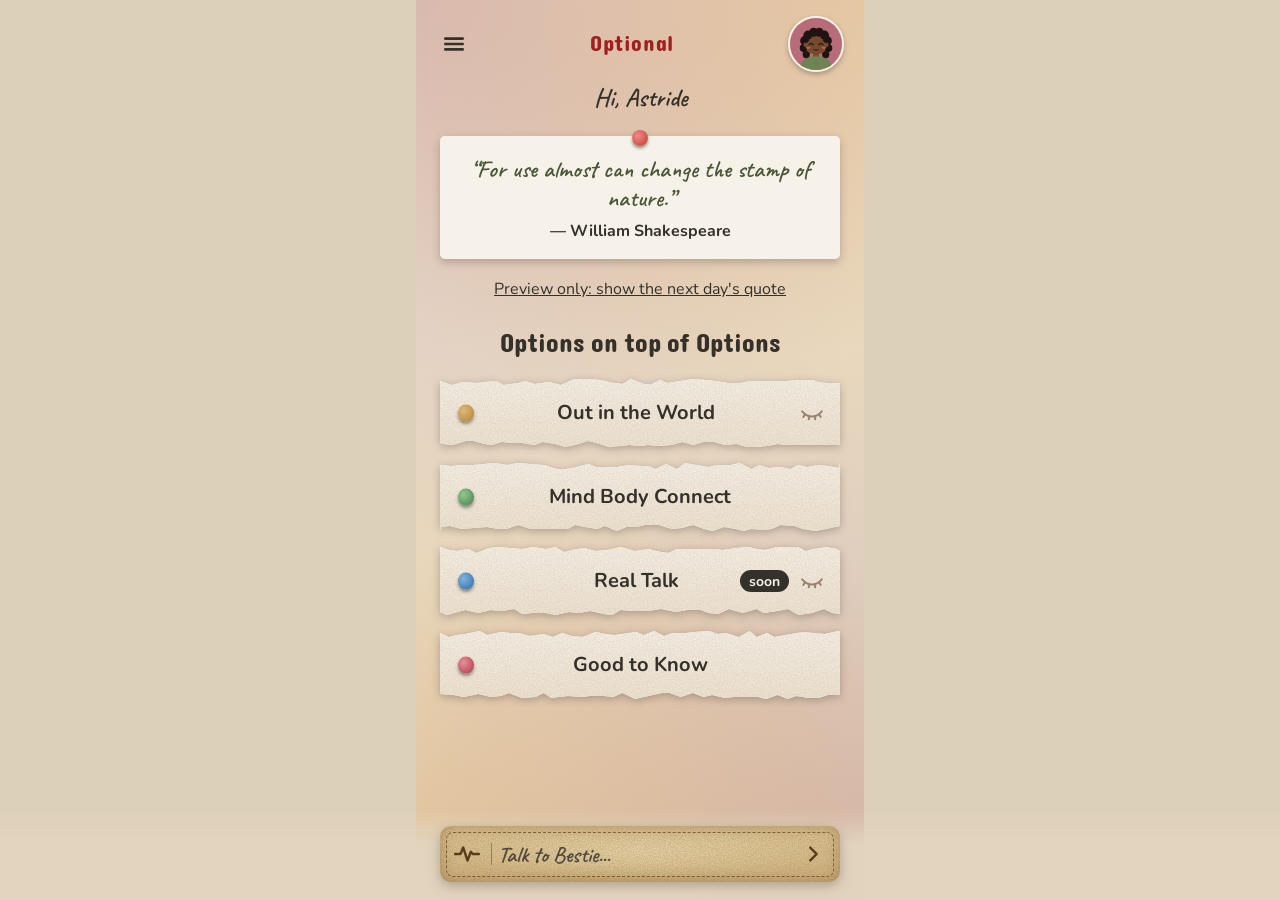
==== wip/dashboard/index.html @ 19d040bc "Back up dashboard and Bestie server work in progress (not live) Co-Authored-By: Claude Opus 5.5 <nor" ====
<!DOCTYPE html>
<html lang="en">
<head>
<meta charset="UTF-8">
<meta name="viewport" content="width=device-width, initial-scale=1.0">
<title>Optional: Options page and Astride &amp; Bestie (preview)</title>
<link rel="stylesheet" href="https://fonts.googleapis.com/css2?family=Dangrek&family=Caveat:wght@600&family=Nunito:wght@400;600;700&display=swap">
<style>


:root{
  --oat:#ECE4D5; --paper:#F7F2E9; --ink:#34302A; --slate:#2C3E4A;
  --red:#A02020; --button:#A4532A; --button-press:#8C4522; --green:#4F5C3A;
}
*{box-sizing:border-box;}
html{font-size:100%;}
body{
  margin:0; min-height:100vh; min-height:100dvh;
  background:#DDD0BA; color:var(--ink);
  font-family:'Nunito', system-ui, sans-serif; font-size:1.0625rem; line-height:1.5;
  display:flex; justify-content:center;
}
.app{
  width:100%; max-width:28rem; min-height:100vh; min-height:100dvh;
  background:
    radial-gradient(circle at 0% 0%, rgba(168,94,103,0.30) 0%, rgba(168,94,103,0) 55%),
    radial-gradient(circle at 100% 0%, rgba(224,162,78,0.34) 0%, rgba(224,162,78,0) 55%),
    radial-gradient(circle at 0% 100%, rgba(224,162,78,0.34) 0%, rgba(224,162,78,0) 55%),
    radial-gradient(circle at 100% 100%, rgba(168,94,103,0.30) 0%, rgba(168,94,103,0) 55%),
    linear-gradient(160deg, #EFE6D6 0%, #E4D8C3 100%);
  display:flex; flex-direction:column;
}
.screen{
  flex:1; display:flex; flex-direction:column; gap:1.5rem;
  padding:2rem 1.5rem 1.75rem;
}
.screen[hidden]{display:none;}

.tagline{
  margin:0; text-align:center;
  font-family:'Caveat', cursive; font-weight:600; font-size:1.75rem; line-height:1.2; color:var(--slate);
}
.couch{display:block; width:100%; max-width:22rem; height:auto; margin:0 auto;}
.couch.small{max-width:11rem;}

h1{
  margin:0; font-family:'Dangrek', system-ui, sans-serif; font-weight:400;
  font-size:2rem; line-height:1.3; text-wrap:balance; text-align:center;
}
h1 .line{display:block;}
h1 .opt{color:var(--red);}

.body{margin:0; font-size:1.0625rem; text-align:center;}
.hero{flex:1; display:flex; flex-direction:column; justify-content:center; gap:1.5rem;}
.note{margin:0; font-family:'Caveat', cursive; font-weight:600; font-size:1.5rem; line-height:1.3; color:var(--green);}

.actions{margin-top:auto; display:flex; flex-direction:column; gap:0.5rem;}
.btn{
  min-height:3.5rem; width:100%; border:none; border-radius:1.75rem;
  background:var(--button); color:var(--paper);
  font-family:inherit; font-size:1.1875rem; font-weight:700; cursor:pointer;
}
.btn:hover{background:var(--button-press);}
.btn:active{background:var(--button-press);}
.link{
  min-height:2.75rem; width:100%; border:none; background:none; color:var(--ink);
  font-family:inherit; font-size:1.0625rem; font-weight:700; text-decoration:underline; cursor:pointer;
}
.link:hover{color:var(--red);}
:focus-visible{outline:0.1875rem solid var(--slate); outline-offset:0.1875rem;}

.private{
  margin:0; display:flex; align-items:center; justify-content:center; gap:0.5rem;
  font-size:1rem; text-align:center;
}
.private svg{flex-shrink:0;}

label{display:block; margin-bottom:0.75rem; text-align:center;}
label.plain{margin:0;}
.hint{display:block;}
.back{
  align-self:flex-start; width:2.75rem; height:2.75rem; margin:-0.75rem 0 -1rem -0.5rem;
  border:none; background:none; color:var(--ink); border-radius:50%; cursor:pointer;
  display:flex; align-items:center; justify-content:center;
}
.back:hover{color:var(--red);}
#meet .hero, #you .hero{gap:1.25rem;}
#meet .actions{margin-top:0.5rem;}
input[type="text"]{
  width:100%; min-height:3.25rem; padding:0.75rem 1rem;
  border:0.125rem solid var(--ink); border-radius:0.75rem; background:#fff; color:var(--ink);
  font-family:inherit; font-size:1.0625rem; text-align:center;
}
.confirm{margin:0; font-weight:700; font-size:1.1875rem;}
.preview-note{
  margin:0; padding:1rem; border-radius:0.75rem; background:var(--paper); font-size:1rem; text-align:center;
}

.center{text-align:center;}
.sr-only{position:absolute; width:1px; height:1px; overflow:hidden; clip:rect(0 0 0 0); white-space:nowrap;}
#more .hero, #signup .hero, #key .hero, #login .hero{gap:1.25rem;}
.choices{display:flex; flex-direction:column; gap:0.75rem;}
.choice{
  min-height:3.5rem; width:100%; padding:0.75rem 1rem; text-align:left;
  border:0.125rem solid var(--ink); border-radius:0.875rem; background:var(--paper); color:var(--ink);
  font-family:inherit; font-size:1.125rem; font-weight:700; cursor:pointer;
}
.choice:hover{background:#fff;}
.choice span{display:inline-block; width:1.75rem;}
.field{display:flex; flex-direction:column;}
.flabel{font-weight:700; text-align:left; margin-bottom:0.375rem;}
.field input, .pw input{text-align:left;}
input[type="email"], input[type="password"]{
  width:100%; min-height:3.25rem; padding:0.75rem 1rem;
  border:0.125rem solid var(--ink); border-radius:0.75rem; background:#fff; color:var(--ink);
  font-family:inherit; font-size:1.0625rem;
}
.pw{position:relative;}
.pw input{padding-right:5rem;}
.show{
  position:absolute; right:0.25rem; top:50%; transform:translateY(-50%);
  min-width:4rem; min-height:2.75rem; border:none; background:none; color:var(--ink);
  font-family:inherit; font-size:1rem; font-weight:700; text-decoration:underline; cursor:pointer;
}
.hintline{margin:0.375rem 0 0; font-size:1rem;}
.error{margin:0.375rem 0 0; font-size:1rem; font-weight:700; color:#8A1C1C;}
.error:empty{display:none;}
.error.center{text-align:center;}
.btn:disabled{opacity:0.7; cursor:progress;}
#login-note:empty{display:none;}
.error::before{content:"! "; }
input[aria-invalid="true"]{border-color:#8A1C1C; border-width:0.1875rem;}
.keybox{
  padding:1.25rem 1rem; border-radius:0.875rem; background:var(--paper); border:0.125rem solid var(--ink);
  display:flex; flex-direction:column; align-items:center; gap:0.75rem;
}
.keytext{
  margin:0; font-family:ui-monospace, 'SFMono-Regular', Menlo, Consolas, monospace;
  font-size:1.25rem; font-weight:700; letter-spacing:0.05em; text-align:center; word-spacing:0.25em; line-height:1.6;
}
.copy{
  min-height:2.75rem; padding:0.5rem 1.25rem; border:0.125rem solid var(--ink); border-radius:1.5rem;
  background:none; color:var(--ink); font-family:inherit; font-size:1.0625rem; font-weight:700; cursor:pointer;
}
.copy:hover{background:#fff;}
#copy-status:empty{display:none;}
.check{display:flex; align-items:center; gap:0.75rem; min-height:2.75rem; margin:0; text-align:left; font-weight:700; cursor:pointer;}
.check input{width:1.5rem; height:1.5rem; flex-shrink:0; accent-color:var(--button);}

@media (prefers-reduced-motion: no-preference){
  .screen:not([hidden]){animation:fade 0.25s ease;}
  @keyframes fade{from{opacity:0;} to{opacity:1;}}
}

/* ================= HOME (mockup) ================= */
.home{flex:1; display:flex; flex-direction:column; gap:1.1rem; padding:1rem 1.5rem 7rem;}
.topbar{display:flex; align-items:center; justify-content:space-between;}
.iconbtn{width:2.75rem; height:2.75rem; border:none; background:none; color:var(--ink); border-radius:50%; cursor:pointer; display:flex; align-items:center; justify-content:center; margin-left:-0.5rem;}
.wordmark{margin:0; font-family:'Dangrek', system-ui, sans-serif; font-size:1.375rem; letter-spacing:0.03em; color:var(--red);}
.spacer{width:2.25rem;}
.home h1{font-size:1.75rem; text-align:center;}
.quote{margin:-0.75rem 0 0; text-align:center; font-family:'Caveat', cursive; font-weight:600; font-size:1.375rem; color:var(--green);}
.sechead{display:flex; align-items:center; justify-content:space-between; gap:0.5rem; margin-top:0.25rem;}
.sechead h2{margin:0; font-family:'Caveat', cursive; font-weight:600; font-size:1.625rem; line-height:1.1;}
.pill{min-height:2.75rem; padding:0.4rem 1rem; border:0.125rem solid var(--ink); border-radius:1.5rem; background:none; color:var(--ink); font-family:inherit; font-size:1rem; font-weight:700; cursor:pointer;}
.strips{display:flex; flex-direction:column; gap:0.75rem; filter:drop-shadow(0 0.18rem 0.25rem rgba(52,48,42,0.32));}
.strip{
  position:relative; width:100%; border:none; color:var(--ink); cursor:pointer; font-family:inherit;
  background-color:#FAF4E8;
  background-image:url("data:image/svg+xml;utf8,<svg xmlns='http://www.w3.org/2000/svg' width='220' height='220'><filter id='n'><feTurbulence type='fractalNoise' baseFrequency='0.85' numOctaves='3' stitchTiles='stitch'/><feColorMatrix values='0 0 0 0 0.42  0 0 0 0 0.32  0 0 0 0 0.22  0 0 0 0.38 0'/></filter><rect width='100%' height='100%' filter='url(%23n)'/></svg>"), linear-gradient(180deg, #FDF9F1 0%, #F5EBDA 100%);
}
.strip:focus-visible{outline:0.1875rem solid var(--slate); outline-offset:-0.5rem;}
.strip.event{padding:0.9rem 1rem 0.9rem 1.1rem; text-align:left; display:block;}
.strip.event .ev-name{display:block; font-size:1.0625rem; font-weight:700; line-height:1.3;}
.strip.event .ev-meta{display:block; font-size:1rem; line-height:1.4;}
.strip.event .ev-tags{display:block; font-size:1rem; line-height:1.4; color:#4A5637; font-weight:700;}
.strip.nav{min-height:3.75rem; padding:1rem 2.75rem; display:flex; align-items:center; justify-content:center; text-align:center; font-size:1.125rem; font-weight:700;}
.strip.nav::before{content:""; position:absolute; left:1.1rem; top:50%; transform:translateY(-50%); width:1rem; height:1rem; border-radius:50%; box-shadow:0 0.15rem 0.2rem rgba(0,0,0,0.4); background:radial-gradient(circle at 35% 35%, #8fc98f, #4a7d4a);}
.strip.nav.pink::before{background:radial-gradient(circle at 35% 35%, #e88f9a, #a83a4a);}
.strip.nav.blue::before{background:radial-gradient(circle at 35% 35%, #7fb3e0, #2c6ca3);}
.seeall{align-self:center; margin-top:-0.4rem;}
.sample{margin:0; text-align:center; font-size:1rem;}

/* ---- the Friend's bar: one-line journal, fixed to the bottom of every page ---- */
.friendbar-wrap{position:fixed; left:0; right:0; bottom:0; display:flex; justify-content:center; pointer-events:none;
  background:linear-gradient(180deg, rgba(228,216,195,0) 0%, rgba(226,212,190,0.96) 38%);}
.friendbar{pointer-events:auto; position:relative; width:100%; max-width:28rem; padding:1.1rem 1.5rem 1.1rem;}
.friendbar .inner{position:relative; filter:drop-shadow(0 0.25rem 0.35rem rgba(52,48,42,0.3));}
.friendbar input{
  display:block; width:100%; min-height:3.5rem; padding:0.5rem 3.6rem 0.5rem 1.3rem; text-align:left;
  border:none; border-radius:0.7rem; color:var(--ink);
  background-color:#E6CE9C;
  background-image:url("data:image/svg+xml;utf8,<svg xmlns='http://www.w3.org/2000/svg' width='240' height='240'><filter id='n'><feTurbulence type='fractalNoise' baseFrequency='0.75' numOctaves='4' stitchTiles='stitch'/><feColorMatrix values='0 0 0 0 0.36  0 0 0 0 0.24  0 0 0 0 0.10  0 0 0 0.62 0'/></filter><rect width='100%' height='100%' filter='url(%23n)'/></svg>"), radial-gradient(ellipse at 50% 45%, rgba(246,230,188,0.85) 0%, rgba(246,230,188,0) 65%), linear-gradient(180deg, #EAD4A4 0%, #DBBE88 100%);
  box-shadow:inset 0 0 0.9rem rgba(110,72,28,0.4);
  font-family:'Caveat', cursive; font-weight:600; font-size:1.4rem;
}
.friendbar input::placeholder{color:var(--ink); opacity:0.82;}
.friendbar .inner::before{content:""; position:absolute; inset:0.35rem; z-index:1; pointer-events:none; border:0.09rem dashed rgba(96,62,28,0.7); border-radius:0.45rem;}
.friendbar .send{position:absolute; right:0.45rem; top:50%; transform:translateY(-50%); z-index:2; width:2.6rem; height:2.6rem; border:none; border-radius:50%; background:var(--button); color:var(--paper); cursor:pointer; display:flex; align-items:center; justify-content:center;}
.strips .strip:nth-child(1){clip-path:polygon(0.0% 2px, 2.4% 2px, 5.8% 2px, 8.7% 4px, 11.5% 2px, 14.8% 0px, 18.0% 0px, 20.6% 2px, 24.2% 5px, 26.3% 0px, 28.3% 0px, 30.9% 4px, 34.2% 3px, 36.1% 5px, 39.2% 2px, 42.0% 0px, 44.0% 2px, 47.1% 2px, 49.0% 5px, 51.2% 0px, 54.1% 2px, 56.7% 0px, 59.0% 2px, 61.0% 1px, 63.5% 6px, 66.9% 3px, 68.7% 2px, 70.7% 2px, 73.2% 4px, 76.0% 0px, 79.0% 5px, 81.1% 1px, 84.2% 1px, 87.8% 2px, 91.2% 2px, 94.1% 1px, 97.0% 2px, 99.9% 1px, 100.0% 1px, 100.0% calc(100% - 3px), 97.4% calc(100% - 6px), 94.4% calc(100% - 2px), 91.2% calc(100% - 1px), 87.6% calc(100% - 4px), 84.9% calc(100% - 3px), 82.6% calc(100% - 5px), 79.3% calc(100% - 2px), 76.1% calc(100% - 4px), 72.9% calc(100% - 1px), 70.7% calc(100% - 2px), 68.6% calc(100% - 3px), 66.4% calc(100% - 3px), 64.5% calc(100% - 3px), 61.7% calc(100% - 2px), 59.0% calc(100% - 1px), 56.8% calc(100% - 1px), 53.6% calc(100% - 6px), 50.7% calc(100% - 3px), 47.9% calc(100% - 6px), 45.4% calc(100% - 5px), 42.0% calc(100% - 5px), 40.1% calc(100% - 2px), 37.2% calc(100% - 2px), 34.6% calc(100% - 1px), 32.7% calc(100% - 5px), 30.6% calc(100% - 2px), 27.1% calc(100% - 4px), 24.8% calc(100% - 4px), 21.5% calc(100% - 3px), 18.2% calc(100% - 4px), 15.2% calc(100% - 2px), 12.9% calc(100% - 6px), 9.9% calc(100% - 3px), 7.9% calc(100% - 6px), 5.0% calc(100% - 3px), 2.3% calc(100% - 6px), 0.0% calc(100% - 3px), 0.0% calc(100% - 4px));}
.strips.two .strip:nth-child(1){clip-path:polygon(0.0% 6px, 2.1% 3px, 5.4% 5px, 7.7% 0px, 10.4% 5px, 12.3% 6px, 14.7% 2px, 17.1% 0px, 20.5% 1px, 23.5% 5px, 25.3% 2px, 27.3% 2px, 29.7% 4px, 32.8% 5px, 35.4% 5px, 38.3% 2px, 41.5% 4px, 44.1% 3px, 46.1% 0px, 48.9% 6px, 50.7% 2px, 52.6% 4px, 56.2% 2px, 58.4% 6px, 60.8% 1px, 63.3% 1px, 66.2% 5px, 68.1% 6px, 70.4% 2px, 72.5% 1px, 75.0% 1px, 78.5% 4px, 81.5% 2px, 83.3% 5px, 86.5% 5px, 89.7% 2px, 93.0% 6px, 96.5% 1px, 99.9% 3px, 100.0% 1px, 100.0% calc(100% - 1px), 97.1% calc(100% - 2px), 94.9% calc(100% - 3px), 92.6% calc(100% - 6px), 90.1% calc(100% - 6px), 88.1% calc(100% - 3px), 86.0% calc(100% - 2px), 83.5% calc(100% - 2px), 81.1% calc(100% - 2px), 78.2% calc(100% - 1px), 74.9% calc(100% - 2px), 72.9% calc(100% - 1px), 70.8% calc(100% - 6px), 67.5% calc(100% - 2px), 65.2% calc(100% - 3px), 62.6% calc(100% - 2px), 59.4% calc(100% - 1px), 56.2% calc(100% - 2px), 52.9% calc(100% - 5px), 49.7% calc(100% - 6px), 47.5% calc(100% - 2px), 44.5% calc(100% - 0px), 42.6% calc(100% - 5px), 39.1% calc(100% - 5px), 35.9% calc(100% - 4px), 32.4% calc(100% - 6px), 29.4% calc(100% - 2px), 26.6% calc(100% - 4px), 23.6% calc(100% - 2px), 20.7% calc(100% - 4px), 18.5% calc(100% - 2px), 16.3% calc(100% - 2px), 13.1% calc(100% - 2px), 10.4% calc(100% - 2px), 7.7% calc(100% - 4px), 4.6% calc(100% - 6px), 2.6% calc(100% - 5px), 0.6% calc(100% - 2px), 0.0% calc(100% - 3px));}
.strips .strip:nth-child(2){clip-path:polygon(0.0% 1px, 1.8% 4px, 4.1% 2px, 7.2% 1px, 10.1% 0px, 11.9% 3px, 14.1% 0px, 17.0% 2px, 19.2% 4px, 22.4% 0px, 25.6% 2px, 28.6% 5px, 30.9% 3px, 34.5% 5px, 36.4% 2px, 38.4% 5px, 41.3% 0px, 44.4% 1px, 48.0% 2px, 49.9% 4px, 53.2% 5px, 56.0% 1px, 57.9% 3px, 61.1% 1px, 64.5% 1px, 66.9% 6px, 69.9% 5px, 72.0% 5px, 74.2% 4px, 77.2% 1px, 80.1% 2px, 82.9% 3px, 85.0% 2px, 87.3% 3px, 90.3% 0px, 92.5% 0px, 95.7% 2px, 98.0% 3px, 100.0% 4px, 100.0% calc(100% - 5px), 97.8% calc(100% - 6px), 95.3% calc(100% - 6px), 93.2% calc(100% - 2px), 91.0% calc(100% - 4px), 87.9% calc(100% - 2px), 84.4% calc(100% - 2px), 82.0% calc(100% - 2px), 79.3% calc(100% - 1px), 76.1% calc(100% - 1px), 74.0% calc(100% - 2px), 70.8% calc(100% - 2px), 67.9% calc(100% - 2px), 65.5% calc(100% - 6px), 62.7% calc(100% - 0px), 59.7% calc(100% - 1px), 56.6% calc(100% - 4px), 53.5% calc(100% - 5px), 51.5% calc(100% - 2px), 49.4% calc(100% - 0px), 45.9% calc(100% - 4px), 42.3% calc(100% - 2px), 39.6% calc(100% - 1px), 36.2% calc(100% - 4px), 32.9% calc(100% - 3px), 30.8% calc(100% - 2px), 28.1% calc(100% - 0px), 25.2% calc(100% - 6px), 23.4% calc(100% - 5px), 20.0% calc(100% - 4px), 17.7% calc(100% - 3px), 14.4% calc(100% - 1px), 12.4% calc(100% - 6px), 9.1% calc(100% - 2px), 7.1% calc(100% - 6px), 3.6% calc(100% - 2px), 1.3% calc(100% - 2px), 0.0% calc(100% - 4px));}
.strips.two .strip:nth-child(2){clip-path:polygon(0.0% 2px, 1.9% 3px, 5.3% 4px, 8.7% 5px, 10.8% 2px, 12.9% 4px, 16.5% 2px, 19.9% 0px, 22.5% 0px, 25.7% 5px, 29.2% 2px, 32.3% 1px, 34.7% 6px, 37.5% 2px, 41.0% 4px, 44.4% 5px, 47.0% 0px, 49.4% 4px, 52.3% 3px, 55.3% 4px, 57.4% 0px, 60.3% 3px, 62.1% 3px, 64.2% 5px, 66.8% 6px, 70.3% 3px, 72.8% 2px, 75.2% 2px, 78.0% 2px, 80.4% 6px, 82.2% 1px, 84.2% 0px, 87.3% 6px, 89.4% 3px, 92.3% 5px, 94.7% 2px, 98.2% 1px, 100.0% 3px, 100.0% calc(100% - 1px), 96.4% calc(100% - 5px), 92.9% calc(100% - 6px), 89.4% calc(100% - 5px), 86.1% calc(100% - 2px), 82.6% calc(100% - 6px), 79.1% calc(100% - 4px), 76.6% calc(100% - 3px), 73.8% calc(100% - 2px), 71.7% calc(100% - 0px), 68.7% calc(100% - 5px), 65.5% calc(100% - 6px), 63.1% calc(100% - 0px), 61.2% calc(100% - 4px), 59.3% calc(100% - 4px), 56.1% calc(100% - 3px), 53.8% calc(100% - 0px), 51.6% calc(100% - 4px), 49.7% calc(100% - 6px), 46.6% calc(100% - 4px), 43.5% calc(100% - 2px), 41.0% calc(100% - 4px), 38.9% calc(100% - 2px), 36.2% calc(100% - 6px), 34.1% calc(100% - 2px), 31.5% calc(100% - 0px), 29.3% calc(100% - 5px), 27.4% calc(100% - 2px), 24.9% calc(100% - 5px), 21.9% calc(100% - 2px), 18.9% calc(100% - 5px), 16.8% calc(100% - 2px), 14.0% calc(100% - 5px), 11.1% calc(100% - 1px), 7.8% calc(100% - 5px), 4.6% calc(100% - 4px), 1.5% calc(100% - 0px), 0.0% calc(100% - 4px));}
.strips .strip:nth-child(3){clip-path:polygon(0.0% 0px, 2.3% 2px, 5.8% 5px, 8.9% 1px, 11.5% 6px, 14.4% 2px, 17.2% 2px, 19.7% 0px, 23.0% 1px, 25.5% 1px, 27.6% 6px, 29.6% 2px, 32.5% 4px, 35.3% 2px, 37.3% 0px, 39.4% 0px, 42.7% 4px, 45.0% 1px, 47.7% 1px, 51.3% 0px, 53.3% 6px, 56.5% 5px, 58.9% 6px, 61.0% 1px, 64.2% 0px, 67.6% 4px, 70.0% 2px, 73.1% 1px, 76.6% 1px, 78.9% 5px, 82.0% 0px, 84.7% 2px, 87.6% 1px, 90.0% 1px, 93.4% 2px, 96.2% 4px, 98.2% 2px, 100.0% 1px, 100.0% calc(100% - 2px), 98.2% calc(100% - 1px), 96.2% calc(100% - 0px), 92.6% calc(100% - 5px), 90.6% calc(100% - 6px), 88.3% calc(100% - 6px), 85.0% calc(100% - 2px), 83.0% calc(100% - 0px), 81.1% calc(100% - 3px), 77.7% calc(100% - 2px), 75.6% calc(100% - 2px), 73.3% calc(100% - 2px), 69.9% calc(100% - 5px), 67.4% calc(100% - 0px), 65.2% calc(100% - 2px), 62.0% calc(100% - 3px), 58.9% calc(100% - 0px), 55.9% calc(100% - 4px), 53.7% calc(100% - 3px), 50.5% calc(100% - 2px), 47.3% calc(100% - 2px), 45.1% calc(100% - 6px), 42.4% calc(100% - 1px), 40.5% calc(100% - 1px), 37.7% calc(100% - 4px), 35.5% calc(100% - 6px), 32.3% calc(100% - 2px), 30.0% calc(100% - 1px), 27.0% calc(100% - 1px), 24.2% calc(100% - 2px), 22.0% calc(100% - 2px), 20.0% calc(100% - 2px), 17.5% calc(100% - 5px), 15.2% calc(100% - 2px), 12.4% calc(100% - 2px), 9.4% calc(100% - 3px), 7.1% calc(100% - 1px), 4.8% calc(100% - 4px), 1.5% calc(100% - 1px), 0.0% calc(100% - 3px));}
.strips.two .strip:nth-child(3){clip-path:polygon(0.0% 6px, 2.6% 4px, 5.3% 1px, 7.8% 1px, 9.7% 3px, 12.0% 4px, 15.3% 0px, 17.5% 2px, 19.9% 4px, 22.8% 0px, 26.4% 2px, 28.6% 2px, 31.2% 5px, 33.8% 3px, 35.8% 0px, 37.7% 5px, 40.6% 1px, 42.4% 2px, 45.3% 2px, 48.7% 0px, 51.1% 5px, 53.0% 2px, 55.0% 1px, 57.1% 3px, 60.0% 2px, 63.2% 6px, 65.3% 0px, 68.6% 3px, 71.1% 5px, 74.1% 2px, 76.4% 1px, 79.9% 2px, 82.0% 5px, 84.0% 4px, 85.9% 3px, 87.7% 2px, 90.7% 2px, 94.1% 4px, 96.1% 6px, 97.9% 5px, 100.0% 4px, 100.0% calc(100% - 0px), 96.8% calc(100% - 2px), 94.2% calc(100% - 1px), 90.6% calc(100% - 6px), 88.2% calc(100% - 2px), 86.0% calc(100% - 6px), 83.7% calc(100% - 5px), 80.4% calc(100% - 1px), 76.9% calc(100% - 2px), 74.6% calc(100% - 2px), 72.1% calc(100% - 0px), 69.3% calc(100% - 4px), 66.7% calc(100% - 6px), 63.4% calc(100% - 5px), 60.8% calc(100% - 6px), 57.3% calc(100% - 6px), 54.7% calc(100% - 2px), 52.1% calc(100% - 6px), 49.2% calc(100% - 3px), 47.0% calc(100% - 4px), 44.5% calc(100% - 1px), 41.3% calc(100% - 1px), 37.8% calc(100% - 2px), 35.9% calc(100% - 5px), 33.3% calc(100% - 2px), 30.4% calc(100% - 0px), 27.6% calc(100% - 1px), 25.1% calc(100% - 2px), 22.8% calc(100% - 5px), 20.6% calc(100% - 1px), 17.1% calc(100% - 0px), 15.0% calc(100% - 5px), 11.7% calc(100% - 3px), 8.2% calc(100% - 2px), 5.6% calc(100% - 2px), 3.1% calc(100% - 6px), 0.8% calc(100% - 3px), 0.0% calc(100% - 4px));}
.strips .strip:nth-child(4){clip-path:polygon(0.0% 2px, 2.7% 1px, 4.9% 3px, 7.2% 3px, 9.2% 0px, 11.2% 4px, 14.2% 2px, 17.1% 5px, 19.5% 5px, 22.8% 2px, 24.8% 1px, 27.7% 4px, 31.2% 1px, 34.7% 4px, 36.6% 2px, 38.6% 6px, 42.0% 3px, 44.0% 3px, 47.2% 0px, 50.3% 2px, 53.3% 5px, 55.8% 6px, 58.7% 2px, 61.0% 6px, 64.5% 5px, 67.4% 0px, 69.7% 0px, 71.9% 0px, 74.8% 4px, 78.4% 5px, 81.2% 2px, 83.2% 5px, 85.2% 3px, 88.1% 0px, 91.7% 0px, 94.7% 6px, 96.7% 2px, 100.0% 4px, 100.0% calc(100% - 0px), 97.1% calc(100% - 4px), 93.6% calc(100% - 1px), 91.3% calc(100% - 0px), 88.8% calc(100% - 2px), 85.7% calc(100% - 3px), 82.4% calc(100% - 0px), 80.1% calc(100% - 4px), 76.5% calc(100% - 5px), 73.7% calc(100% - 6px), 71.8% calc(100% - 6px), 69.5% calc(100% - 2px), 67.1% calc(100% - 6px), 65.2% calc(100% - 4px), 63.2% calc(100% - 2px), 60.2% calc(100% - 1px), 56.7% calc(100% - 2px), 53.7% calc(100% - 6px), 51.8% calc(100% - 2px), 49.5% calc(100% - 5px), 47.3% calc(100% - 3px), 44.4% calc(100% - 1px), 41.7% calc(100% - 2px), 38.7% calc(100% - 6px), 36.4% calc(100% - 3px), 33.0% calc(100% - 5px), 30.2% calc(100% - 5px), 26.7% calc(100% - 6px), 24.6% calc(100% - 0px), 22.7% calc(100% - 2px), 19.2% calc(100% - 2px), 16.7% calc(100% - 6px), 14.5% calc(100% - 2px), 11.5% calc(100% - 0px), 9.1% calc(100% - 0px), 6.3% calc(100% - 3px), 3.4% calc(100% - 2px), 1.3% calc(100% - 0px), 0.0% calc(100% - 1px));}
.strips.two .strip:nth-child(4){clip-path:polygon(0.0% 6px, 2.0% 2px, 4.8% 0px, 7.0% 4px, 10.0% 3px, 13.1% 2px, 15.0% 2px, 17.6% 0px, 19.6% 0px, 23.0% 2px, 25.0% 0px, 28.5% 4px, 30.7% 3px, 32.7% 0px, 35.9% 2px, 39.3% 4px, 42.4% 2px, 44.9% 4px, 48.0% 6px, 50.7% 0px, 52.5% 6px, 54.6% 3px, 56.5% 4px, 58.7% 3px, 62.0% 0px, 65.1% 4px, 68.5% 1px, 71.9% 4px, 74.1% 3px, 77.5% 3px, 81.0% 2px, 83.9% 2px, 87.4% 4px, 90.5% 2px, 92.8% 2px, 95.1% 2px, 97.0% 1px, 100.0% 1px, 100.0% calc(100% - 2px), 96.6% calc(100% - 4px), 93.3% calc(100% - 6px), 91.4% calc(100% - 6px), 89.1% calc(100% - 0px), 87.2% calc(100% - 5px), 84.2% calc(100% - 2px), 80.9% calc(100% - 1px), 78.2% calc(100% - 4px), 75.2% calc(100% - 2px), 71.9% calc(100% - 2px), 69.4% calc(100% - 5px), 66.9% calc(100% - 0px), 63.4% calc(100% - 2px), 60.9% calc(100% - 2px), 57.7% calc(100% - 3px), 55.1% calc(100% - 6px), 53.1% calc(100% - 4px), 50.8% calc(100% - 2px), 47.3% calc(100% - 5px), 44.1% calc(100% - 1px), 41.0% calc(100% - 6px), 38.0% calc(100% - 5px), 34.4% calc(100% - 6px), 32.5% calc(100% - 1px), 30.6% calc(100% - 1px), 28.1% calc(100% - 1px), 25.6% calc(100% - 2px), 22.3% calc(100% - 5px), 18.9% calc(100% - 1px), 16.8% calc(100% - 0px), 14.3% calc(100% - 2px), 11.1% calc(100% - 2px), 9.1% calc(100% - 3px), 6.4% calc(100% - 2px), 2.9% calc(100% - 4px), 0.0% calc(100% - 3px));}
.strips .strip:nth-child(5){clip-path:polygon(0.0% 4px, 2.6% 4px, 4.5% 5px, 6.3% 6px, 8.2% 4px, 11.4% 4px, 14.8% 0px, 18.2% 1px, 20.2% 2px, 22.4% 2px, 24.3% 2px, 26.4% 0px, 29.8% 2px, 32.2% 5px, 35.4% 5px, 37.4% 1px, 39.2% 5px, 41.6% 2px, 44.7% 4px, 47.5% 0px, 50.2% 5px, 53.7% 5px, 55.7% 0px, 58.0% 2px, 60.3% 2px, 62.8% 2px, 64.9% 6px, 67.7% 2px, 69.6% 0px, 72.5% 4px, 74.9% 2px, 77.0% 4px, 78.9% 1px, 80.7% 5px, 83.6% 6px, 86.2% 5px, 88.5% 3px, 91.4% 3px, 94.1% 2px, 97.7% 4px, 100.0% 1px, 100.0% calc(100% - 2px), 97.1% calc(100% - 1px), 93.7% calc(100% - 1px), 90.6% calc(100% - 2px), 87.4% calc(100% - 2px), 85.5% calc(100% - 6px), 82.1% calc(100% - 2px), 79.2% calc(100% - 4px), 76.7% calc(100% - 2px), 73.3% calc(100% - 2px), 70.2% calc(100% - 0px), 68.3% calc(100% - 2px), 66.0% calc(100% - 5px), 63.5% calc(100% - 3px), 60.2% calc(100% - 2px), 56.7% calc(100% - 0px), 53.7% calc(100% - 0px), 50.3% calc(100% - 6px), 47.4% calc(100% - 0px), 45.2% calc(100% - 3px), 41.7% calc(100% - 0px), 39.9% calc(100% - 5px), 37.0% calc(100% - 4px), 33.8% calc(100% - 6px), 30.5% calc(100% - 2px), 27.6% calc(100% - 2px), 24.1% calc(100% - 6px), 20.9% calc(100% - 2px), 18.1% calc(100% - 2px), 15.9% calc(100% - 2px), 13.9% calc(100% - 5px), 10.4% calc(100% - 4px), 8.5% calc(100% - 2px), 6.0% calc(100% - 3px), 4.2% calc(100% - 5px), 1.0% calc(100% - 1px), 0.0% calc(100% - 4px));}
.strips.two .strip:nth-child(5){clip-path:polygon(0.0% 2px, 2.3% 3px, 4.9% 6px, 7.7% 5px, 11.0% 2px, 14.4% 1px, 17.8% 6px, 20.1% 6px, 23.0% 0px, 25.3% 2px, 28.0% 2px, 31.3% 1px, 33.3% 5px, 35.8% 5px, 38.7% 3px, 41.2% 6px, 43.1% 2px, 46.3% 5px, 48.5% 5px, 51.7% 4px, 53.5% 2px, 55.4% 0px, 57.6% 2px, 60.4% 2px, 63.0% 2px, 66.1% 5px, 68.3% 4px, 71.1% 3px, 73.6% 0px, 75.9% 1px, 78.2% 6px, 81.4% 2px, 84.8% 2px, 86.8% 4px, 90.0% 2px, 92.8% 2px, 95.8% 1px, 99.4% 2px, 100.0% 3px, 100.0% calc(100% - 6px), 97.1% calc(100% - 6px), 94.7% calc(100% - 4px), 91.2% calc(100% - 6px), 87.7% calc(100% - 0px), 84.2% calc(100% - 2px), 81.4% calc(100% - 5px), 78.6% calc(100% - 0px), 75.1% calc(100% - 4px), 72.0% calc(100% - 3px), 70.0% calc(100% - 4px), 67.7% calc(100% - 2px), 65.7% calc(100% - 2px), 62.7% calc(100% - 4px), 59.8% calc(100% - 6px), 56.2% calc(100% - 3px), 54.0% calc(100% - 2px), 50.9% calc(100% - 4px), 48.8% calc(100% - 5px), 47.0% calc(100% - 5px), 44.7% calc(100% - 2px), 41.6% calc(100% - 1px), 38.5% calc(100% - 1px), 36.2% calc(100% - 2px), 33.7% calc(100% - 4px), 30.9% calc(100% - 5px), 28.0% calc(100% - 0px), 25.8% calc(100% - 0px), 23.7% calc(100% - 6px), 21.6% calc(100% - 6px), 19.1% calc(100% - 6px), 16.0% calc(100% - 4px), 12.5% calc(100% - 3px), 10.5% calc(100% - 1px), 7.5% calc(100% - 6px), 4.5% calc(100% - 2px), 1.0% calc(100% - 6px), 0.0% calc(100% - 1px));}


/* ================= clickable mockup additions ================= */
.page{flex:1; display:flex; flex-direction:column; gap:1.1rem; padding:1rem 1.5rem 7rem;}
.page[hidden]{display:none;}
.page h1{font-size:1.75rem; text-align:center;}
#more.page{padding-bottom:2rem;}
#more h1{font-size:2rem;}
.strip.nav.red::before{background:radial-gradient(circle at 35% 35%, #f08a8a, #c0392b);}
.strip.nav.amber::before{background:radial-gradient(circle at 35% 35%, #e0b878, #b0842f);}
.strips.five{gap:0.875rem;}
.stub{margin:0; padding:1rem; border-radius:0.75rem; background:rgba(247,242,233,0.7); text-align:center; font-size:1rem;}

/* big journal box (the "more of" page and the Friend's page) */
.bigbox{position:relative; margin-top:0.75rem; filter:drop-shadow(0 0.25rem 0.35rem rgba(52,48,42,0.3));}
.bigbox textarea{
  display:block; width:100%; min-height:8rem; resize:none; padding:1.25rem 3.75rem 1rem 1.4rem;
  border:none; border-radius:0.7rem; color:var(--ink);
  background-color:#E6CE9C;
  background-image:url("data:image/svg+xml;utf8,<svg xmlns='http://www.w3.org/2000/svg' width='240' height='240'><filter id='n'><feTurbulence type='fractalNoise' baseFrequency='0.75' numOctaves='4' stitchTiles='stitch'/><feColorMatrix values='0 0 0 0 0.36  0 0 0 0 0.24  0 0 0 0 0.10  0 0 0 0.62 0'/></filter><rect width='100%' height='100%' filter='url(%23n)'/></svg>"), radial-gradient(ellipse at 50% 45%, rgba(246,230,188,0.85) 0%, rgba(246,230,188,0) 65%), linear-gradient(180deg, #EAD4A4 0%, #DBBE88 100%);
  box-shadow:inset 0 0 1.2rem rgba(110,72,28,0.4);
  font-family:'Caveat', cursive; font-weight:600; font-size:1.4rem; line-height:1.6;
}
.bigbox textarea::placeholder{color:var(--ink); opacity:0.82;}
.bigbox::before{content:""; position:absolute; inset:0.45rem; z-index:1; pointer-events:none; border:0.09rem dashed rgba(96,62,28,0.7); border-radius:0.45rem;}
.bigbox .send{position:absolute; right:0.9rem; bottom:0.9rem; z-index:2; width:2.75rem; height:2.75rem; border:none; border-radius:50%; background:var(--button); color:var(--paper); cursor:pointer; display:flex; align-items:center; justify-content:center;}

/* chat bubbles on the Friend's page */
.thread{display:flex; flex-direction:column; gap:0.75rem;}
.bubble{max-width:85%; margin:0; padding:0.75rem 1rem; border-radius:1rem; font-size:1.0625rem;}
.bubble.friend{align-self:flex-start; background:var(--paper); border-bottom-left-radius:0.25rem;}
.bubble.me{align-self:flex-end; background:var(--button); color:var(--paper); border-bottom-right-radius:0.25rem;}

/* menu drawer */
.scrim{position:fixed; inset:0; background:rgba(52,48,42,0.5); z-index:20;}
.drawer{position:fixed; top:0; bottom:0; left:0; z-index:21; width:min(20rem, 86vw); padding:1.25rem 1.25rem 2rem;
  background:linear-gradient(160deg, #EFE6D6 0%, #E4D8C3 100%); box-shadow:0.4rem 0 1.2rem rgba(52,48,42,0.35);
  display:flex; flex-direction:column; gap:1rem; overflow-y:auto;}
.scrim[hidden], .drawer[hidden]{display:none;}
.drawer .head{display:flex; align-items:center; justify-content:space-between;}
body.hide-bar .friendbar-wrap{display:none;}
.strips.five .strip:nth-child(1){clip-path:polygon(0.0% 6px, 3.4% 6px, 6.0% 3px, 8.1% 6px, 11.0% 2px, 13.0% 4px, 15.1% 0px, 17.9% 2px, 21.5% 2px, 24.4% 1px, 26.3% 3px, 29.7% 0px, 32.9% 5px, 35.5% 3px, 38.2% 4px, 40.9% 1px, 43.5% 4px, 46.1% 1px, 49.1% 5px, 52.3% 4px, 54.2% 1px, 56.7% 4px, 59.2% 0px, 62.5% 0px, 64.7% 0px, 67.3% 2px, 69.9% 3px, 73.1% 4px, 75.5% 4px, 77.9% 2px, 81.1% 1px, 83.1% 1px, 84.9% 6px, 88.2% 2px, 91.2% 3px, 93.8% 3px, 97.4% 2px, 99.9% 2px, 100.0% 3px, 100.0% calc(100% - 3px), 98.2% calc(100% - 4px), 94.6% calc(100% - 0px), 92.4% calc(100% - 2px), 88.8% calc(100% - 1px), 87.0% calc(100% - 2px), 84.8% calc(100% - 4px), 83.0% calc(100% - 5px), 79.7% calc(100% - 2px), 77.7% calc(100% - 1px), 75.6% calc(100% - 3px), 73.7% calc(100% - 5px), 71.3% calc(100% - 6px), 69.2% calc(100% - 6px), 65.9% calc(100% - 2px), 62.6% calc(100% - 2px), 59.6% calc(100% - 4px), 56.2% calc(100% - 3px), 53.1% calc(100% - 2px), 50.0% calc(100% - 3px), 46.9% calc(100% - 2px), 43.5% calc(100% - 1px), 41.0% calc(100% - 1px), 39.0% calc(100% - 4px), 36.8% calc(100% - 2px), 34.5% calc(100% - 6px), 32.2% calc(100% - 2px), 28.7% calc(100% - 1px), 26.7% calc(100% - 6px), 23.9% calc(100% - 1px), 21.6% calc(100% - 3px), 18.4% calc(100% - 1px), 16.1% calc(100% - 6px), 13.9% calc(100% - 0px), 11.8% calc(100% - 5px), 9.0% calc(100% - 2px), 7.0% calc(100% - 2px), 3.6% calc(100% - 5px), 0.7% calc(100% - 2px), 0.0% calc(100% - 1px));}
.strips.menu .strip:nth-child(1){clip-path:polygon(0.0% 6px, 2.4% 2px, 5.1% 0px, 7.2% 6px, 10.2% 0px, 13.6% 4px, 16.7% 3px, 19.0% 2px, 21.9% 3px, 24.7% 4px, 28.0% 2px, 31.6% 5px, 33.8% 3px, 36.7% 6px, 39.0% 6px, 40.8% 2px, 43.2% 5px, 46.4% 4px, 49.2% 1px, 51.3% 2px, 54.3% 4px, 57.7% 2px, 61.1% 3px, 63.8% 3px, 65.9% 2px, 68.8% 4px, 71.3% 0px, 73.1% 2px, 75.2% 2px, 77.7% 0px, 80.5% 0px, 83.6% 5px, 87.0% 2px, 89.3% 2px, 92.8% 0px, 95.4% 3px, 97.4% 6px, 100.0% 3px, 100.0% calc(100% - 4px), 96.6% calc(100% - 0px), 94.0% calc(100% - 2px), 91.2% calc(100% - 5px), 87.7% calc(100% - 4px), 84.4% calc(100% - 2px), 80.9% calc(100% - 2px), 77.9% calc(100% - 2px), 74.3% calc(100% - 0px), 71.5% calc(100% - 2px), 68.4% calc(100% - 3px), 65.2% calc(100% - 4px), 63.3% calc(100% - 4px), 60.5% calc(100% - 2px), 57.5% calc(100% - 2px), 54.4% calc(100% - 3px), 50.8% calc(100% - 2px), 48.5% calc(100% - 3px), 44.9% calc(100% - 3px), 42.6% calc(100% - 5px), 39.5% calc(100% - 1px), 37.1% calc(100% - 4px), 34.5% calc(100% - 2px), 32.4% calc(100% - 2px), 30.0% calc(100% - 3px), 26.4% calc(100% - 6px), 24.3% calc(100% - 3px), 21.4% calc(100% - 2px), 19.2% calc(100% - 6px), 17.2% calc(100% - 2px), 14.5% calc(100% - 0px), 12.4% calc(100% - 2px), 9.0% calc(100% - 6px), 6.4% calc(100% - 6px), 3.2% calc(100% - 2px), 0.0% calc(100% - 1px));}
.strips.five .strip:nth-child(2){clip-path:polygon(0.0% 6px, 2.3% 5px, 4.3% 0px, 7.9% 6px, 10.2% 6px, 13.3% 3px, 16.1% 2px, 19.6% 5px, 21.7% 3px, 23.6% 3px, 25.6% 5px, 28.6% 1px, 30.4% 0px, 33.7% 3px, 35.7% 2px, 39.2% 1px, 42.2% 2px, 44.9% 2px, 48.5% 0px, 51.3% 1px, 53.8% 2px, 56.8% 6px, 59.5% 2px, 62.2% 1px, 65.8% 4px, 68.2% 5px, 71.6% 2px, 74.6% 1px, 76.9% 5px, 79.3% 2px, 81.2% 2px, 83.0% 0px, 85.2% 2px, 87.1% 3px, 90.3% 1px, 93.4% 3px, 95.6% 4px, 97.4% 4px, 100.0% 4px, 100.0% calc(100% - 0px), 97.3% calc(100% - 5px), 95.1% calc(100% - 4px), 92.5% calc(100% - 6px), 90.2% calc(100% - 2px), 87.6% calc(100% - 5px), 85.5% calc(100% - 3px), 82.0% calc(100% - 0px), 78.5% calc(100% - 5px), 76.4% calc(100% - 0px), 73.7% calc(100% - 3px), 70.8% calc(100% - 5px), 67.2% calc(100% - 2px), 65.4% calc(100% - 5px), 62.0% calc(100% - 4px), 59.0% calc(100% - 3px), 55.8% calc(100% - 6px), 53.1% calc(100% - 5px), 50.9% calc(100% - 6px), 47.4% calc(100% - 2px), 44.8% calc(100% - 0px), 42.5% calc(100% - 6px), 39.5% calc(100% - 3px), 36.3% calc(100% - 4px), 34.5% calc(100% - 0px), 31.4% calc(100% - 2px), 28.6% calc(100% - 4px), 26.1% calc(100% - 3px), 23.9% calc(100% - 6px), 20.4% calc(100% - 4px), 17.2% calc(100% - 2px), 14.6% calc(100% - 1px), 11.2% calc(100% - 3px), 8.3% calc(100% - 5px), 4.8% calc(100% - 2px), 2.0% calc(100% - 0px), 0.0% calc(100% - 1px));}
.strips.menu .strip:nth-child(2){clip-path:polygon(0.0% 2px, 3.2% 4px, 6.7% 2px, 10.0% 4px, 12.0% 0px, 14.6% 1px, 16.8% 2px, 18.8% 1px, 21.7% 5px, 24.9% 1px, 27.6% 2px, 30.9% 3px, 33.3% 4px, 35.2% 5px, 38.0% 6px, 40.5% 4px, 43.5% 4px, 45.4% 4px, 47.4% 3px, 49.7% 3px, 52.9% 5px, 55.0% 1px, 57.9% 5px, 61.5% 2px, 64.9% 2px, 68.3% 4px, 70.8% 3px, 73.8% 1px, 76.8% 6px, 79.4% 0px, 81.4% 2px, 84.5% 6px, 86.4% 5px, 88.4% 2px, 91.6% 2px, 94.1% 0px, 97.2% 6px, 99.6% 3px, 100.0% 1px, 100.0% calc(100% - 0px), 97.5% calc(100% - 5px), 95.4% calc(100% - 2px), 92.3% calc(100% - 2px), 89.4% calc(100% - 5px), 86.0% calc(100% - 4px), 83.0% calc(100% - 3px), 80.7% calc(100% - 3px), 77.4% calc(100% - 2px), 73.9% calc(100% - 1px), 71.7% calc(100% - 1px), 68.6% calc(100% - 5px), 65.7% calc(100% - 4px), 62.7% calc(100% - 5px), 60.6% calc(100% - 6px), 58.1% calc(100% - 6px), 54.6% calc(100% - 3px), 52.6% calc(100% - 1px), 49.5% calc(100% - 4px), 47.1% calc(100% - 0px), 44.2% calc(100% - 2px), 40.9% calc(100% - 2px), 38.5% calc(100% - 5px), 35.5% calc(100% - 4px), 32.9% calc(100% - 4px), 29.9% calc(100% - 2px), 27.6% calc(100% - 0px), 25.8% calc(100% - 3px), 23.2% calc(100% - 2px), 21.4% calc(100% - 4px), 18.3% calc(100% - 0px), 15.0% calc(100% - 6px), 12.5% calc(100% - 1px), 10.6% calc(100% - 4px), 8.7% calc(100% - 2px), 5.5% calc(100% - 0px), 3.0% calc(100% - 0px), 0.3% calc(100% - 3px), 0.0% calc(100% - 4px));}
.strips.five .strip:nth-child(3){clip-path:polygon(0.0% 4px, 2.3% 2px, 5.3% 2px, 8.7% 2px, 10.7% 3px, 13.8% 0px, 16.4% 0px, 20.0% 2px, 22.0% 4px, 25.2% 2px, 28.7% 4px, 31.2% 3px, 33.9% 2px, 36.9% 2px, 39.8% 1px, 42.2% 4px, 45.3% 2px, 47.9% 6px, 50.6% 4px, 52.8% 5px, 55.1% 6px, 57.3% 4px, 59.9% 2px, 62.7% 3px, 65.5% 3px, 68.6% 2px, 70.5% 6px, 73.0% 2px, 76.5% 0px, 78.7% 6px, 81.9% 6px, 84.9% 2px, 88.0% 4px, 91.4% 5px, 93.6% 5px, 96.3% 2px, 99.7% 3px, 100.0% 1px, 100.0% calc(100% - 0px), 97.2% calc(100% - 0px), 94.7% calc(100% - 5px), 92.6% calc(100% - 3px), 90.5% calc(100% - 1px), 87.1% calc(100% - 2px), 85.1% calc(100% - 0px), 81.6% calc(100% - 5px), 78.6% calc(100% - 0px), 76.6% calc(100% - 4px), 74.6% calc(100% - 4px), 71.2% calc(100% - 1px), 67.7% calc(100% - 5px), 64.3% calc(100% - 0px), 62.5% calc(100% - 5px), 60.4% calc(100% - 6px), 58.2% calc(100% - 3px), 55.9% calc(100% - 0px), 53.4% calc(100% - 2px), 50.3% calc(100% - 4px), 47.7% calc(100% - 3px), 45.5% calc(100% - 3px), 43.0% calc(100% - 3px), 40.2% calc(100% - 2px), 38.0% calc(100% - 5px), 35.4% calc(100% - 5px), 32.9% calc(100% - 1px), 31.0% calc(100% - 0px), 28.1% calc(100% - 0px), 25.1% calc(100% - 4px), 23.0% calc(100% - 6px), 19.4% calc(100% - 2px), 17.0% calc(100% - 4px), 14.3% calc(100% - 2px), 12.2% calc(100% - 0px), 10.2% calc(100% - 2px), 8.0% calc(100% - 4px), 5.1% calc(100% - 4px), 3.2% calc(100% - 2px), 1.3% calc(100% - 6px), 0.0% calc(100% - 4px));}
.strips.menu .strip:nth-child(3){clip-path:polygon(0.0% 6px, 3.3% 6px, 5.3% 2px, 7.1% 3px, 9.3% 4px, 11.2% 0px, 13.8% 5px, 16.1% 3px, 18.8% 3px, 22.0% 2px, 23.9% 0px, 25.8% 6px, 28.2% 2px, 31.0% 5px, 33.6% 5px, 36.2% 2px, 39.7% 2px, 42.6% 2px, 46.1% 2px, 47.9% 6px, 51.1% 6px, 54.1% 1px, 56.7% 2px, 58.8% 3px, 61.1% 4px, 63.0% 1px, 65.1% 2px, 68.0% 1px, 70.1% 6px, 72.4% 2px, 75.1% 5px, 78.0% 3px, 80.8% 4px, 83.7% 0px, 86.4% 6px, 89.3% 1px, 92.8% 6px, 94.8% 6px, 96.9% 6px, 99.1% 1px, 100.0% 4px, 100.0% calc(100% - 0px), 97.4% calc(100% - 2px), 94.6% calc(100% - 6px), 92.1% calc(100% - 4px), 89.6% calc(100% - 5px), 87.1% calc(100% - 3px), 83.8% calc(100% - 1px), 80.3% calc(100% - 1px), 76.8% calc(100% - 0px), 73.4% calc(100% - 0px), 70.7% calc(100% - 1px), 67.6% calc(100% - 0px), 64.8% calc(100% - 3px), 61.3% calc(100% - 2px), 58.0% calc(100% - 1px), 54.8% calc(100% - 4px), 51.3% calc(100% - 4px), 48.7% calc(100% - 2px), 46.5% calc(100% - 6px), 43.2% calc(100% - 3px), 39.6% calc(100% - 5px), 36.5% calc(100% - 5px), 33.2% calc(100% - 6px), 30.6% calc(100% - 5px), 27.2% calc(100% - 0px), 24.1% calc(100% - 5px), 20.5% calc(100% - 6px), 18.0% calc(100% - 4px), 15.3% calc(100% - 2px), 12.9% calc(100% - 2px), 10.6% calc(100% - 3px), 7.3% calc(100% - 4px), 4.3% calc(100% - 2px), 1.0% calc(100% - 5px), 0.0% calc(100% - 3px));}
.strips.five .strip:nth-child(4){clip-path:polygon(0.0% 1px, 2.9% 3px, 5.2% 4px, 7.5% 1px, 10.5% 4px, 13.1% 2px, 15.7% 1px, 17.9% 5px, 20.4% 4px, 22.8% 2px, 24.9% 4px, 27.0% 1px, 29.0% 5px, 30.9% 4px, 33.0% 2px, 35.6% 6px, 39.0% 1px, 42.4% 1px, 45.2% 5px, 47.3% 1px, 50.5% 6px, 53.2% 3px, 55.5% 3px, 58.2% 4px, 60.9% 1px, 62.9% 1px, 65.2% 1px, 67.0% 2px, 69.0% 1px, 71.6% 2px, 74.4% 6px, 76.7% 6px, 79.3% 1px, 81.6% 2px, 83.8% 6px, 85.7% 2px, 88.4% 4px, 91.2% 0px, 94.5% 2px, 98.0% 2px, 99.8% 5px, 100.0% 3px, 100.0% calc(100% - 5px), 97.7% calc(100% - 3px), 95.8% calc(100% - 6px), 92.5% calc(100% - 1px), 90.0% calc(100% - 0px), 87.9% calc(100% - 0px), 84.3% calc(100% - 4px), 81.6% calc(100% - 5px), 78.0% calc(100% - 1px), 76.1% calc(100% - 2px), 73.0% calc(100% - 0px), 70.7% calc(100% - 4px), 68.6% calc(100% - 3px), 65.7% calc(100% - 5px), 63.4% calc(100% - 5px), 61.5% calc(100% - 2px), 58.8% calc(100% - 3px), 56.4% calc(100% - 2px), 54.1% calc(100% - 2px), 51.3% calc(100% - 5px), 48.7% calc(100% - 0px), 46.4% calc(100% - 2px), 43.8% calc(100% - 5px), 41.8% calc(100% - 1px), 39.8% calc(100% - 0px), 36.7% calc(100% - 2px), 34.6% calc(100% - 6px), 31.9% calc(100% - 2px), 30.1% calc(100% - 1px), 27.8% calc(100% - 5px), 25.0% calc(100% - 2px), 23.0% calc(100% - 3px), 21.0% calc(100% - 2px), 19.0% calc(100% - 3px), 15.4% calc(100% - 5px), 11.8% calc(100% - 0px), 9.0% calc(100% - 6px), 6.7% calc(100% - 6px), 4.3% calc(100% - 1px), 0.9% calc(100% - 0px), 0.0% calc(100% - 4px));}
.strips.menu .strip:nth-child(4){clip-path:polygon(0.0% 4px, 3.4% 0px, 6.1% 5px, 9.4% 6px, 12.1% 5px, 15.0% 4px, 17.8% 2px, 21.2% 5px, 24.1% 2px, 27.0% 6px, 28.9% 0px, 31.0% 6px, 33.7% 4px, 36.5% 0px, 38.7% 2px, 40.8% 1px, 43.1% 1px, 45.9% 6px, 48.6% 2px, 51.8% 6px, 53.7% 2px, 57.1% 3px, 59.1% 2px, 61.5% 5px, 64.3% 2px, 67.8% 6px, 70.4% 0px, 73.7% 1px, 75.6% 3px, 78.4% 1px, 81.4% 2px, 84.0% 2px, 86.5% 4px, 88.9% 5px, 92.2% 1px, 94.0% 4px, 96.9% 4px, 99.8% 3px, 100.0% 3px, 100.0% calc(100% - 4px), 96.8% calc(100% - 5px), 93.8% calc(100% - 4px), 90.4% calc(100% - 0px), 87.9% calc(100% - 4px), 84.6% calc(100% - 2px), 82.4% calc(100% - 6px), 80.3% calc(100% - 6px), 77.0% calc(100% - 6px), 74.1% calc(100% - 4px), 72.1% calc(100% - 1px), 68.5% calc(100% - 2px), 66.5% calc(100% - 3px), 63.0% calc(100% - 2px), 60.9% calc(100% - 0px), 57.9% calc(100% - 6px), 55.9% calc(100% - 5px), 53.8% calc(100% - 3px), 51.3% calc(100% - 0px), 47.8% calc(100% - 6px), 45.1% calc(100% - 4px), 41.9% calc(100% - 1px), 39.5% calc(100% - 0px), 36.5% calc(100% - 5px), 33.6% calc(100% - 5px), 30.4% calc(100% - 1px), 27.6% calc(100% - 0px), 24.9% calc(100% - 5px), 22.3% calc(100% - 4px), 19.6% calc(100% - 4px), 17.6% calc(100% - 4px), 15.3% calc(100% - 4px), 13.1% calc(100% - 2px), 10.7% calc(100% - 1px), 8.0% calc(100% - 5px), 5.2% calc(100% - 5px), 2.2% calc(100% - 5px), 0.0% calc(100% - 4px));}
.strips.five .strip:nth-child(5){clip-path:polygon(0.0% 3px, 1.8% 0px, 3.9% 3px, 5.7% 2px, 9.1% 5px, 11.3% 5px, 13.9% 5px, 16.3% 4px, 18.7% 3px, 22.0% 5px, 24.3% 2px, 26.5% 6px, 29.8% 6px, 31.7% 5px, 34.3% 5px, 37.8% 6px, 40.3% 1px, 43.0% 0px, 45.2% 2px, 48.1% 0px, 50.4% 6px, 52.4% 1px, 55.9% 2px, 57.7% 6px, 60.8% 4px, 63.4% 3px, 65.5% 5px, 67.4% 4px, 69.8% 5px, 72.3% 6px, 74.7% 6px, 77.9% 4px, 80.6% 1px, 83.6% 2px, 86.0% 4px, 89.5% 1px, 91.8% 0px, 94.4% 0px, 97.9% 2px, 100.0% 4px, 100.0% calc(100% - 6px), 96.6% calc(100% - 6px), 94.8% calc(100% - 0px), 92.1% calc(100% - 1px), 89.3% calc(100% - 6px), 87.1% calc(100% - 6px), 84.0% calc(100% - 4px), 81.0% calc(100% - 0px), 79.1% calc(100% - 2px), 76.5% calc(100% - 0px), 73.6% calc(100% - 4px), 70.7% calc(100% - 4px), 67.9% calc(100% - 0px), 64.7% calc(100% - 2px), 62.9% calc(100% - 5px), 60.0% calc(100% - 0px), 57.9% calc(100% - 3px), 55.2% calc(100% - 5px), 52.8% calc(100% - 3px), 49.8% calc(100% - 5px), 47.1% calc(100% - 0px), 44.2% calc(100% - 3px), 41.8% calc(100% - 0px), 38.5% calc(100% - 1px), 34.9% calc(100% - 2px), 32.5% calc(100% - 2px), 30.1% calc(100% - 5px), 27.7% calc(100% - 6px), 24.8% calc(100% - 1px), 22.3% calc(100% - 0px), 20.3% calc(100% - 2px), 17.3% calc(100% - 6px), 14.0% calc(100% - 3px), 11.1% calc(100% - 5px), 8.6% calc(100% - 3px), 5.1% calc(100% - 1px), 1.5% calc(100% - 6px), 0.0% calc(100% - 4px));}
.strips.menu .strip:nth-child(5){clip-path:polygon(0.0% 3px, 3.1% 1px, 5.4% 3px, 7.6% 5px, 10.5% 2px, 13.3% 3px, 16.5% 6px, 19.3% 1px, 21.2% 1px, 23.7% 6px, 26.9% 6px, 30.0% 3px, 32.0% 1px, 34.4% 2px, 36.2% 2px, 38.9% 3px, 40.8% 6px, 43.9% 2px, 45.8% 1px, 48.4% 2px, 50.8% 2px, 54.3% 3px, 56.8% 2px, 60.0% 2px, 62.6% 1px, 64.7% 4px, 67.1% 2px, 70.4% 0px, 72.8% 2px, 74.9% 2px, 76.9% 4px, 79.4% 2px, 82.2% 0px, 84.7% 1px, 88.2% 2px, 90.9% 4px, 93.1% 2px, 96.3% 5px, 99.2% 3px, 100.0% 4px, 100.0% calc(100% - 2px), 97.1% calc(100% - 6px), 94.8% calc(100% - 4px), 92.1% calc(100% - 5px), 88.7% calc(100% - 6px), 86.6% calc(100% - 4px), 84.0% calc(100% - 2px), 81.8% calc(100% - 5px), 79.7% calc(100% - 1px), 76.3% calc(100% - 3px), 73.4% calc(100% - 1px), 71.6% calc(100% - 0px), 68.6% calc(100% - 2px), 65.0% calc(100% - 0px), 63.2% calc(100% - 2px), 60.9% calc(100% - 6px), 59.0% calc(100% - 0px), 55.8% calc(100% - 2px), 52.9% calc(100% - 1px), 49.5% calc(100% - 4px), 47.5% calc(100% - 0px), 44.0% calc(100% - 2px), 41.9% calc(100% - 5px), 38.4% calc(100% - 4px), 36.4% calc(100% - 4px), 34.5% calc(100% - 3px), 32.5% calc(100% - 1px), 29.2% calc(100% - 5px), 27.1% calc(100% - 0px), 25.0% calc(100% - 4px), 23.0% calc(100% - 3px), 21.0% calc(100% - 3px), 17.8% calc(100% - 6px), 14.8% calc(100% - 1px), 12.9% calc(100% - 6px), 10.5% calc(100% - 0px), 7.6% calc(100% - 6px), 5.1% calc(100% - 3px), 2.1% calc(100% - 2px), 0.0% calc(100% - 4px));}
.strips.five .strip:nth-child(6){clip-path:polygon(0.0% 5px, 2.6% 4px, 5.2% 6px, 7.0% 4px, 9.2% 3px, 11.1% 4px, 14.3% 2px, 17.8% 4px, 19.7% 3px, 23.2% 4px, 25.0% 2px, 28.3% 0px, 30.9% 4px, 34.5% 4px, 36.9% 2px, 40.2% 5px, 42.9% 2px, 46.4% 4px, 49.2% 4px, 52.8% 0px, 55.5% 3px, 58.2% 4px, 60.5% 6px, 63.1% 2px, 66.2% 0px, 68.8% 6px, 70.6% 6px, 73.7% 1px, 76.3% 1px, 79.0% 0px, 82.5% 3px, 86.0% 5px, 87.9% 0px, 90.8% 2px, 93.7% 6px, 96.5% 1px, 98.7% 1px, 100.0% 4px, 100.0% calc(100% - 1px), 97.8% calc(100% - 2px), 94.8% calc(100% - 1px), 91.7% calc(100% - 0px), 88.2% calc(100% - 2px), 86.1% calc(100% - 4px), 83.9% calc(100% - 0px), 81.7% calc(100% - 3px), 78.2% calc(100% - 1px), 75.3% calc(100% - 4px), 72.8% calc(100% - 0px), 70.2% calc(100% - 6px), 67.6% calc(100% - 0px), 65.7% calc(100% - 3px), 63.1% calc(100% - 4px), 59.7% calc(100% - 2px), 57.7% calc(100% - 3px), 55.7% calc(100% - 1px), 53.4% calc(100% - 6px), 50.8% calc(100% - 2px), 48.6% calc(100% - 2px), 45.2% calc(100% - 2px), 42.5% calc(100% - 2px), 40.4% calc(100% - 6px), 37.1% calc(100% - 2px), 34.9% calc(100% - 2px), 31.6% calc(100% - 6px), 29.2% calc(100% - 4px), 25.7% calc(100% - 1px), 22.5% calc(100% - 4px), 19.4% calc(100% - 3px), 16.6% calc(100% - 6px), 14.4% calc(100% - 6px), 11.7% calc(100% - 6px), 8.9% calc(100% - 1px), 5.8% calc(100% - 5px), 3.9% calc(100% - 1px), 0.7% calc(100% - 0px), 0.0% calc(100% - 4px));}
.strips.menu .strip:nth-child(6){clip-path:polygon(0.0% 0px, 2.8% 5px, 5.9% 1px, 9.0% 4px, 12.3% 2px, 14.3% 1px, 17.9% 2px, 20.5% 3px, 22.7% 0px, 25.9% 2px, 28.4% 1px, 31.0% 1px, 33.4% 6px, 35.4% 6px, 37.9% 2px, 41.0% 3px, 43.2% 0px, 46.4% 4px, 48.8% 5px, 51.3% 2px, 54.2% 2px, 57.0% 4px, 59.1% 6px, 62.1% 6px, 64.7% 1px, 67.8% 2px, 69.8% 2px, 73.3% 3px, 76.0% 0px, 79.6% 0px, 82.8% 0px, 85.2% 3px, 87.8% 0px, 90.5% 2px, 92.9% 2px, 95.5% 3px, 98.3% 2px, 100.0% 4px, 100.0% calc(100% - 2px), 96.8% calc(100% - 0px), 93.7% calc(100% - 4px), 90.9% calc(100% - 1px), 88.5% calc(100% - 0px), 86.2% calc(100% - 5px), 83.0% calc(100% - 6px), 80.7% calc(100% - 4px), 77.9% calc(100% - 6px), 75.5% calc(100% - 2px), 73.6% calc(100% - 1px), 71.5% calc(100% - 1px), 68.0% calc(100% - 2px), 66.1% calc(100% - 4px), 63.0% calc(100% - 2px), 59.8% calc(100% - 2px), 57.2% calc(100% - 4px), 53.8% calc(100% - 3px), 50.5% calc(100% - 4px), 47.5% calc(100% - 2px), 44.8% calc(100% - 4px), 42.3% calc(100% - 3px), 40.1% calc(100% - 5px), 37.0% calc(100% - 5px), 35.1% calc(100% - 0px), 33.2% calc(100% - 1px), 30.6% calc(100% - 4px), 27.9% calc(100% - 5px), 25.8% calc(100% - 2px), 23.7% calc(100% - 3px), 21.7% calc(100% - 5px), 18.7% calc(100% - 1px), 16.8% calc(100% - 2px), 14.6% calc(100% - 5px), 11.8% calc(100% - 2px), 9.1% calc(100% - 3px), 6.4% calc(100% - 2px), 3.6% calc(100% - 1px), 0.3% calc(100% - 3px), 0.0% calc(100% - 4px));}


/* map preview on Home */
.mapcard{position:relative; display:block; width:100%; height:8.5rem; padding:0; border:none; border-radius:0.6rem; overflow:hidden; cursor:pointer; background:#EDE3CF;
  box-shadow:0 0.2rem 0.5rem rgba(52,48,42,0.28), inset 0 0 0 0.0625rem rgba(138,106,79,0.3);}
.mapcard svg{display:block; width:100%; height:100%;}
.mapcard .tap{position:absolute; right:0.6rem; bottom:0.6rem; padding:0.3rem 0.8rem; border-radius:1rem; background:var(--ink); color:var(--paper); font-size:1rem; font-weight:700;}

/* coming-soon bits */
.soon{position:absolute; right:0.9rem; top:50%; transform:translateY(-50%); padding:0.1rem 0.55rem; border-radius:0.75rem; background:var(--ink); color:var(--paper); font-size:0.875rem; font-weight:700;}
.strip.nav.has-soon{padding-right:4.25rem;}
.notice{margin:0; padding:0.9rem 1rem; border-radius:0.75rem; background:var(--ink); color:var(--paper); text-align:center; font-size:1.0625rem; font-weight:700;}
.strip.nav.off{cursor:default;}
.strip.nav.off .lbl2{opacity:0.8;}
.campfire-card{margin:0; padding:1.1rem 1rem; border-radius:0.6rem; background:var(--ink); color:var(--paper); text-align:center;}
.campfire-card strong{display:block; font-family:'Dangrek', system-ui, sans-serif; font-weight:400; font-size:1.375rem;}
.campfire-card span{font-family:'Caveat', cursive; font-weight:600; font-size:1.25rem;}
.strips.rooms .strip:nth-child(1){clip-path:polygon(0.0% 1px, 2.2% 2px, 5.1% 2px, 8.0% 2px, 11.5% 4px, 13.6% 2px, 15.6% 2px, 18.8% 0px, 21.4% 5px, 24.1% 3px, 26.1% 2px, 28.7% 1px, 31.1% 3px, 34.0% 6px, 36.2% 5px, 38.2% 0px, 40.2% 5px, 42.9% 5px, 46.0% 0px, 48.8% 0px, 51.9% 2px, 54.7% 2px, 56.9% 2px, 58.7% 2px, 60.8% 1px, 64.1% 2px, 66.3% 3px, 69.2% 0px, 72.5% 5px, 74.9% 2px, 78.2% 5px, 81.3% 6px, 84.6% 5px, 86.8% 4px, 89.8% 2px, 92.3% 0px, 94.8% 6px, 97.6% 3px, 100.0% 1px, 100.0% calc(100% - 2px), 97.5% calc(100% - 1px), 95.6% calc(100% - 0px), 93.6% calc(100% - 6px), 91.2% calc(100% - 4px), 87.8% calc(100% - 4px), 85.7% calc(100% - 3px), 82.9% calc(100% - 4px), 80.7% calc(100% - 1px), 78.7% calc(100% - 4px), 76.2% calc(100% - 2px), 72.7% calc(100% - 0px), 70.2% calc(100% - 3px), 67.5% calc(100% - 0px), 65.6% calc(100% - 3px), 62.2% calc(100% - 5px), 60.1% calc(100% - 3px), 57.0% calc(100% - 1px), 55.2% calc(100% - 2px), 51.9% calc(100% - 4px), 50.0% calc(100% - 3px), 48.1% calc(100% - 6px), 45.3% calc(100% - 3px), 42.2% calc(100% - 2px), 39.7% calc(100% - 5px), 36.8% calc(100% - 5px), 34.8% calc(100% - 2px), 32.2% calc(100% - 2px), 29.3% calc(100% - 6px), 27.3% calc(100% - 1px), 23.8% calc(100% - 5px), 21.0% calc(100% - 5px), 17.7% calc(100% - 4px), 14.9% calc(100% - 0px), 11.9% calc(100% - 0px), 9.9% calc(100% - 0px), 7.7% calc(100% - 0px), 5.4% calc(100% - 1px), 2.3% calc(100% - 3px), 0.0% calc(100% - 3px));}
.strips.three .strip:nth-child(1){clip-path:polygon(0.0% 0px, 2.8% 6px, 5.0% 6px, 6.8% 4px, 9.7% 0px, 12.8% 5px, 15.3% 4px, 18.0% 6px, 21.3% 2px, 23.4% 5px, 25.8% 3px, 28.7% 4px, 31.4% 6px, 33.7% 4px, 36.2% 3px, 39.4% 0px, 42.4% 6px, 45.2% 6px, 47.0% 0px, 49.3% 5px, 52.2% 6px, 55.6% 2px, 58.1% 6px, 61.1% 3px, 63.4% 6px, 65.3% 5px, 67.2% 4px, 70.2% 0px, 72.6% 5px, 74.8% 0px, 77.9% 0px, 80.7% 1px, 83.4% 2px, 86.1% 2px, 88.6% 2px, 90.9% 2px, 94.5% 2px, 96.6% 2px, 99.0% 4px, 100.0% 4px, 100.0% calc(100% - 5px), 97.9% calc(100% - 2px), 94.8% calc(100% - 4px), 91.7% calc(100% - 2px), 88.8% calc(100% - 2px), 86.8% calc(100% - 4px), 84.0% calc(100% - 1px), 81.3% calc(100% - 2px), 79.4% calc(100% - 3px), 76.9% calc(100% - 5px), 75.1% calc(100% - 0px), 71.6% calc(100% - 2px), 69.3% calc(100% - 0px), 67.1% calc(100% - 4px), 65.3% calc(100% - 2px), 63.0% calc(100% - 6px), 59.6% calc(100% - 4px), 57.7% calc(100% - 2px), 55.0% calc(100% - 3px), 52.5% calc(100% - 2px), 49.8% calc(100% - 1px), 47.5% calc(100% - 2px), 45.6% calc(100% - 4px), 42.5% calc(100% - 1px), 40.1% calc(100% - 4px), 36.5% calc(100% - 4px), 34.5% calc(100% - 2px), 31.7% calc(100% - 2px), 29.4% calc(100% - 2px), 27.5% calc(100% - 2px), 25.4% calc(100% - 6px), 23.6% calc(100% - 2px), 20.3% calc(100% - 5px), 16.8% calc(100% - 3px), 14.6% calc(100% - 1px), 12.5% calc(100% - 2px), 10.4% calc(100% - 4px), 7.0% calc(100% - 2px), 5.2% calc(100% - 2px), 3.2% calc(100% - 2px), 0.0% calc(100% - 1px));}
.strips.rooms .strip:nth-child(2){clip-path:polygon(0.0% 3px, 2.9% 4px, 6.3% 1px, 9.4% 3px, 12.0% 2px, 14.0% 6px, 17.1% 3px, 19.9% 2px, 23.0% 2px, 26.2% 4px, 29.4% 6px, 31.4% 1px, 34.1% 6px, 37.0% 6px, 40.5% 5px, 43.9% 0px, 46.7% 5px, 49.2% 2px, 52.2% 2px, 54.2% 1px, 57.7% 0px, 59.5% 6px, 62.1% 4px, 64.5% 3px, 66.4% 3px, 69.3% 6px, 71.3% 5px, 74.1% 1px, 77.4% 0px, 80.0% 1px, 83.2% 1px, 86.4% 4px, 89.6% 3px, 92.9% 2px, 96.2% 3px, 98.4% 2px, 100.0% 3px, 100.0% calc(100% - 5px), 97.3% calc(100% - 2px), 94.8% calc(100% - 5px), 92.9% calc(100% - 2px), 89.3% calc(100% - 1px), 86.6% calc(100% - 2px), 83.7% calc(100% - 2px), 80.3% calc(100% - 6px), 76.8% calc(100% - 2px), 74.7% calc(100% - 2px), 72.7% calc(100% - 1px), 70.2% calc(100% - 2px), 68.3% calc(100% - 6px), 65.3% calc(100% - 2px), 62.0% calc(100% - 5px), 58.7% calc(100% - 1px), 56.3% calc(100% - 1px), 53.3% calc(100% - 1px), 50.7% calc(100% - 4px), 48.5% calc(100% - 0px), 46.6% calc(100% - 5px), 44.7% calc(100% - 2px), 41.6% calc(100% - 5px), 38.4% calc(100% - 1px), 35.5% calc(100% - 6px), 32.9% calc(100% - 4px), 31.0% calc(100% - 5px), 28.8% calc(100% - 6px), 25.8% calc(100% - 3px), 23.8% calc(100% - 0px), 20.4% calc(100% - 1px), 18.3% calc(100% - 5px), 15.0% calc(100% - 3px), 12.6% calc(100% - 4px), 10.3% calc(100% - 0px), 8.0% calc(100% - 5px), 5.5% calc(100% - 5px), 2.4% calc(100% - 3px), 0.1% calc(100% - 5px), 0.0% calc(100% - 3px));}
.strips.three .strip:nth-child(2){clip-path:polygon(0.0% 6px, 2.1% 4px, 4.5% 4px, 6.4% 4px, 8.5% 3px, 11.9% 0px, 14.5% 1px, 17.6% 5px, 19.5% 1px, 22.2% 1px, 24.5% 0px, 27.7% 2px, 30.9% 3px, 34.0% 5px, 37.4% 1px, 39.7% 4px, 42.8% 0px, 46.4% 3px, 49.1% 5px, 52.2% 5px, 55.6% 2px, 57.9% 2px, 60.1% 3px, 62.3% 4px, 65.9% 0px, 69.1% 3px, 71.3% 4px, 73.3% 1px, 76.0% 3px, 78.4% 2px, 81.6% 1px, 84.8% 2px, 87.7% 2px, 91.2% 6px, 94.8% 0px, 97.8% 1px, 100.0% 1px, 100.0% calc(100% - 2px), 96.9% calc(100% - 1px), 95.0% calc(100% - 1px), 92.4% calc(100% - 3px), 89.1% calc(100% - 5px), 87.0% calc(100% - 6px), 84.3% calc(100% - 2px), 82.5% calc(100% - 5px), 80.3% calc(100% - 3px), 77.4% calc(100% - 4px), 73.9% calc(100% - 4px), 71.0% calc(100% - 3px), 68.0% calc(100% - 4px), 65.5% calc(100% - 6px), 62.0% calc(100% - 6px), 58.9% calc(100% - 0px), 57.0% calc(100% - 3px), 54.0% calc(100% - 6px), 50.7% calc(100% - 1px), 48.3% calc(100% - 2px), 46.3% calc(100% - 4px), 44.4% calc(100% - 2px), 42.2% calc(100% - 2px), 38.8% calc(100% - 2px), 36.4% calc(100% - 3px), 32.9% calc(100% - 3px), 29.5% calc(100% - 3px), 26.8% calc(100% - 2px), 23.6% calc(100% - 6px), 20.1% calc(100% - 2px), 18.0% calc(100% - 5px), 14.5% calc(100% - 6px), 12.5% calc(100% - 2px), 10.1% calc(100% - 0px), 7.7% calc(100% - 6px), 4.2% calc(100% - 0px), 0.9% calc(100% - 2px), 0.0% calc(100% - 3px));}
.strips.rooms .strip:nth-child(3){clip-path:polygon(0.0% 0px, 2.3% 2px, 4.6% 0px, 7.0% 5px, 9.5% 0px, 11.5% 5px, 14.4% 3px, 16.4% 2px, 19.6% 2px, 21.6% 5px, 24.7% 1px, 28.1% 1px, 31.1% 2px, 34.3% 0px, 36.7% 2px, 39.5% 4px, 42.1% 0px, 45.3% 5px, 48.1% 6px, 50.2% 5px, 52.1% 2px, 55.1% 6px, 57.8% 2px, 60.3% 0px, 63.6% 2px, 66.7% 1px, 70.2% 4px, 72.3% 5px, 75.1% 1px, 78.2% 2px, 81.0% 5px, 82.8% 1px, 86.1% 5px, 88.0% 5px, 91.6% 2px, 94.3% 0px, 97.3% 6px, 100.0% 4px, 100.0% calc(100% - 3px), 97.2% calc(100% - 2px), 95.1% calc(100% - 6px), 92.7% calc(100% - 6px), 90.8% calc(100% - 2px), 88.2% calc(100% - 0px), 85.9% calc(100% - 5px), 82.9% calc(100% - 2px), 79.9% calc(100% - 0px), 77.9% calc(100% - 1px), 75.2% calc(100% - 1px), 73.3% calc(100% - 0px), 70.0% calc(100% - 2px), 68.1% calc(100% - 2px), 66.2% calc(100% - 5px), 64.0% calc(100% - 6px), 62.1% calc(100% - 5px), 59.6% calc(100% - 0px), 56.6% calc(100% - 2px), 53.2% calc(100% - 2px), 51.3% calc(100% - 2px), 48.8% calc(100% - 3px), 45.7% calc(100% - 0px), 42.5% calc(100% - 2px), 39.8% calc(100% - 2px), 36.3% calc(100% - 4px), 33.1% calc(100% - 2px), 30.7% calc(100% - 5px), 27.9% calc(100% - 2px), 24.7% calc(100% - 2px), 22.1% calc(100% - 2px), 19.5% calc(100% - 0px), 17.1% calc(100% - 6px), 14.7% calc(100% - 0px), 12.6% calc(100% - 5px), 9.3% calc(100% - 2px), 6.8% calc(100% - 1px), 4.1% calc(100% - 5px), 1.9% calc(100% - 5px), 0.0% calc(100% - 4px));}
.strips.three .strip:nth-child(3){clip-path:polygon(0.0% 2px, 3.3% 0px, 5.2% 2px, 7.4% 2px, 10.1% 2px, 13.3% 4px, 16.6% 1px, 18.9% 6px, 22.4% 1px, 25.3% 4px, 28.9% 4px, 31.3% 2px, 33.9% 1px, 36.1% 5px, 39.2% 6px, 42.5% 3px, 45.6% 6px, 49.1% 3px, 51.9% 5px, 54.2% 2px, 56.6% 2px, 59.4% 1px, 62.9% 2px, 65.5% 0px, 67.6% 6px, 69.6% 5px, 71.5% 0px, 74.9% 6px, 77.6% 6px, 80.4% 3px, 82.5% 0px, 85.7% 6px, 88.4% 0px, 91.5% 1px, 94.7% 3px, 97.4% 2px, 99.8% 2px, 100.0% 1px, 100.0% calc(100% - 1px), 97.4% calc(100% - 2px), 95.3% calc(100% - 4px), 92.5% calc(100% - 1px), 89.6% calc(100% - 4px), 87.4% calc(100% - 5px), 84.1% calc(100% - 5px), 81.6% calc(100% - 5px), 79.3% calc(100% - 0px), 75.7% calc(100% - 5px), 73.6% calc(100% - 2px), 71.1% calc(100% - 6px), 68.8% calc(100% - 4px), 66.6% calc(100% - 5px), 64.6% calc(100% - 2px), 62.5% calc(100% - 1px), 59.1% calc(100% - 1px), 56.4% calc(100% - 3px), 53.5% calc(100% - 4px), 50.9% calc(100% - 5px), 48.9% calc(100% - 5px), 47.1% calc(100% - 2px), 44.4% calc(100% - 2px), 42.0% calc(100% - 5px), 39.3% calc(100% - 4px), 36.7% calc(100% - 3px), 34.0% calc(100% - 2px), 32.0% calc(100% - 5px), 29.0% calc(100% - 1px), 27.2% calc(100% - 4px), 23.7% calc(100% - 0px), 20.9% calc(100% - 2px), 18.9% calc(100% - 2px), 15.4% calc(100% - 2px), 12.7% calc(100% - 2px), 9.8% calc(100% - 0px), 7.7% calc(100% - 6px), 4.7% calc(100% - 3px), 2.2% calc(100% - 3px), 0.2% calc(100% - 2px), 0.0% calc(100% - 1px));}
.strips.rooms .strip:nth-child(4){clip-path:polygon(0.0% 4px, 2.8% 2px, 6.3% 0px, 8.8% 5px, 10.7% 2px, 13.2% 4px, 16.5% 0px, 19.3% 2px, 21.1% 3px, 23.1% 5px, 25.2% 2px, 27.4% 5px, 30.2% 2px, 32.3% 6px, 35.7% 1px, 38.2% 6px, 41.7% 1px, 44.6% 6px, 46.5% 2px, 49.7% 2px, 52.4% 0px, 55.6% 6px, 58.5% 5px, 61.9% 6px, 65.4% 2px, 67.3% 0px, 70.6% 0px, 72.8% 1px, 75.8% 6px, 79.0% 6px, 81.0% 6px, 83.9% 0px, 86.6% 2px, 89.6% 3px, 91.5% 5px, 94.2% 5px, 96.8% 2px, 100.0% 4px, 100.0% calc(100% - 5px), 97.5% calc(100% - 0px), 94.2% calc(100% - 4px), 91.7% calc(100% - 1px), 89.2% calc(100% - 3px), 86.7% calc(100% - 3px), 83.5% calc(100% - 1px), 81.6% calc(100% - 2px), 78.5% calc(100% - 1px), 75.7% calc(100% - 1px), 73.5% calc(100% - 2px), 71.6% calc(100% - 2px), 69.0% calc(100% - 6px), 65.5% calc(100% - 0px), 62.5% calc(100% - 1px), 59.9% calc(100% - 1px), 58.0% calc(100% - 2px), 55.4% calc(100% - 5px), 53.2% calc(100% - 2px), 50.0% calc(100% - 3px), 46.5% calc(100% - 0px), 43.9% calc(100% - 5px), 41.7% calc(100% - 6px), 38.9% calc(100% - 2px), 35.5% calc(100% - 5px), 32.2% calc(100% - 1px), 30.2% calc(100% - 1px), 27.3% calc(100% - 5px), 25.0% calc(100% - 6px), 22.9% calc(100% - 0px), 19.9% calc(100% - 6px), 17.4% calc(100% - 2px), 14.0% calc(100% - 5px), 12.1% calc(100% - 6px), 10.2% calc(100% - 4px), 7.2% calc(100% - 4px), 3.6% calc(100% - 6px), 1.6% calc(100% - 4px), 0.0% calc(100% - 3px));}
.strips.three .strip:nth-child(4){clip-path:polygon(0.0% 6px, 1.9% 1px, 5.4% 2px, 8.6% 1px, 11.6% 6px, 14.5% 6px, 17.5% 3px, 20.1% 6px, 22.1% 3px, 25.5% 4px, 27.7% 4px, 29.6% 1px, 32.4% 3px, 35.3% 2px, 38.5% 6px, 41.0% 3px, 44.2% 2px, 46.5% 2px, 48.8% 6px, 51.3% 0px, 53.7% 4px, 56.5% 3px, 59.6% 6px, 61.4% 2px, 63.5% 2px, 66.7% 3px, 68.8% 6px, 70.7% 2px, 74.0% 6px, 76.7% 1px, 79.8% 0px, 82.2% 6px, 85.4% 0px, 88.7% 4px, 91.7% 3px, 95.2% 5px, 97.9% 0px, 100.0% 3px, 100.0% calc(100% - 1px), 98.2% calc(100% - 5px), 95.3% calc(100% - 6px), 92.5% calc(100% - 1px), 89.8% calc(100% - 2px), 87.5% calc(100% - 2px), 85.4% calc(100% - 0px), 82.1% calc(100% - 1px), 79.8% calc(100% - 2px), 77.9% calc(100% - 4px), 75.9% calc(100% - 6px), 73.6% calc(100% - 2px), 71.8% calc(100% - 2px), 69.7% calc(100% - 5px), 67.8% calc(100% - 3px), 65.1% calc(100% - 5px), 61.8% calc(100% - 5px), 59.0% calc(100% - 3px), 56.1% calc(100% - 3px), 53.8% calc(100% - 3px), 51.8% calc(100% - 1px), 49.3% calc(100% - 5px), 46.3% calc(100% - 4px), 43.0% calc(100% - 0px), 40.4% calc(100% - 5px), 37.9% calc(100% - 3px), 36.1% calc(100% - 0px), 33.8% calc(100% - 5px), 31.0% calc(100% - 2px), 29.0% calc(100% - 3px), 26.2% calc(100% - 3px), 22.9% calc(100% - 2px), 19.6% calc(100% - 3px), 17.5% calc(100% - 2px), 15.3% calc(100% - 1px), 12.3% calc(100% - 5px), 8.8% calc(100% - 1px), 7.0% calc(100% - 0px), 4.8% calc(100% - 4px), 2.0% calc(100% - 2px), 0.0% calc(100% - 4px));}
.strips.rooms .strip:nth-child(5){clip-path:polygon(0.0% 3px, 2.2% 4px, 5.0% 2px, 7.5% 4px, 10.4% 0px, 12.3% 2px, 14.9% 2px, 17.9% 4px, 20.2% 6px, 23.6% 6px, 27.1% 0px, 29.4% 2px, 31.3% 2px, 34.6% 1px, 36.5% 1px, 39.0% 0px, 41.6% 1px, 45.2% 5px, 48.0% 2px, 51.2% 0px, 53.8% 3px, 56.9% 6px, 60.1% 3px, 62.6% 4px, 65.6% 6px, 68.4% 4px, 71.1% 1px, 73.1% 2px, 75.4% 6px, 78.3% 2px, 80.9% 2px, 83.0% 4px, 85.0% 3px, 87.9% 5px, 91.4% 2px, 93.2% 3px, 96.0% 3px, 99.1% 1px, 100.0% 4px, 100.0% calc(100% - 3px), 97.7% calc(100% - 4px), 95.5% calc(100% - 5px), 92.3% calc(100% - 6px), 88.8% calc(100% - 2px), 86.6% calc(100% - 3px), 84.0% calc(100% - 4px), 80.5% calc(100% - 3px), 76.9% calc(100% - 0px), 73.4% calc(100% - 6px), 70.8% calc(100% - 2px), 67.9% calc(100% - 5px), 65.7% calc(100% - 2px), 62.5% calc(100% - 6px), 59.9% calc(100% - 0px), 56.5% calc(100% - 6px), 54.0% calc(100% - 2px), 51.5% calc(100% - 2px), 48.1% calc(100% - 1px), 44.9% calc(100% - 2px), 41.6% calc(100% - 0px), 38.3% calc(100% - 0px), 35.4% calc(100% - 5px), 32.7% calc(100% - 0px), 29.3% calc(100% - 0px), 27.3% calc(100% - 4px), 24.7% calc(100% - 3px), 22.1% calc(100% - 1px), 19.5% calc(100% - 0px), 16.3% calc(100% - 3px), 14.3% calc(100% - 4px), 11.4% calc(100% - 6px), 7.9% calc(100% - 3px), 5.3% calc(100% - 6px), 2.0% calc(100% - 2px), 0.0% calc(100% - 1px));}
.strips.three .strip:nth-child(5){clip-path:polygon(0.0% 2px, 3.4% 0px, 6.0% 5px, 9.2% 6px, 12.0% 4px, 14.0% 2px, 15.9% 5px, 19.0% 0px, 21.9% 4px, 24.1% 2px, 27.3% 0px, 30.0% 0px, 33.4% 2px, 37.0% 3px, 38.9% 2px, 41.5% 4px, 44.5% 2px, 46.9% 0px, 49.0% 4px, 51.6% 4px, 53.8% 4px, 56.6% 0px, 59.8% 2px, 62.8% 1px, 65.0% 2px, 68.4% 2px, 71.1% 4px, 74.1% 2px, 76.8% 5px, 79.7% 1px, 83.3% 3px, 85.1% 0px, 86.9% 0px, 90.5% 3px, 93.0% 1px, 95.9% 1px, 98.8% 5px, 100.0% 1px, 100.0% calc(100% - 6px), 96.5% calc(100% - 1px), 93.0% calc(100% - 1px), 90.5% calc(100% - 2px), 87.9% calc(100% - 4px), 86.1% calc(100% - 5px), 83.3% calc(100% - 2px), 80.0% calc(100% - 6px), 77.2% calc(100% - 6px), 74.4% calc(100% - 0px), 72.5% calc(100% - 5px), 69.5% calc(100% - 4px), 66.3% calc(100% - 0px), 63.7% calc(100% - 3px), 61.1% calc(100% - 1px), 58.7% calc(100% - 1px), 55.4% calc(100% - 1px), 53.2% calc(100% - 3px), 50.9% calc(100% - 5px), 48.1% calc(100% - 5px), 46.1% calc(100% - 2px), 43.5% calc(100% - 3px), 40.8% calc(100% - 5px), 37.8% calc(100% - 0px), 34.6% calc(100% - 2px), 32.4% calc(100% - 2px), 29.8% calc(100% - 3px), 26.7% calc(100% - 0px), 23.4% calc(100% - 5px), 20.5% calc(100% - 3px), 17.3% calc(100% - 0px), 14.4% calc(100% - 1px), 12.4% calc(100% - 0px), 8.9% calc(100% - 4px), 5.5% calc(100% - 1px), 2.0% calc(100% - 2px), 0.0% calc(100% - 4px));}
.strips.rooms .strip:nth-child(6){clip-path:polygon(0.0% 0px, 2.8% 6px, 5.1% 2px, 7.7% 6px, 9.9% 2px, 13.4% 6px, 15.4% 4px, 18.1% 5px, 20.3% 6px, 22.8% 2px, 25.3% 4px, 28.0% 0px, 31.2% 1px, 33.5% 2px, 35.8% 3px, 38.3% 3px, 41.8% 0px, 44.0% 2px, 46.2% 0px, 49.0% 2px, 51.9% 2px, 54.5% 0px, 57.9% 5px, 61.0% 1px, 63.1% 5px, 65.8% 2px, 68.9% 4px, 72.1% 0px, 74.5% 0px, 77.2% 2px, 79.9% 2px, 83.2% 0px, 86.0% 1px, 89.2% 2px, 91.5% 1px, 94.2% 6px, 97.5% 1px, 100.0% 3px, 100.0% calc(100% - 2px), 96.9% calc(100% - 3px), 93.9% calc(100% - 2px), 91.4% calc(100% - 3px), 87.9% calc(100% - 6px), 86.1% calc(100% - 5px), 83.3% calc(100% - 5px), 80.2% calc(100% - 4px), 77.7% calc(100% - 1px), 74.3% calc(100% - 3px), 72.2% calc(100% - 2px), 69.3% calc(100% - 5px), 66.5% calc(100% - 2px), 63.3% calc(100% - 1px), 60.9% calc(100% - 2px), 58.2% calc(100% - 1px), 56.3% calc(100% - 2px), 54.0% calc(100% - 1px), 51.5% calc(100% - 3px), 48.5% calc(100% - 5px), 46.2% calc(100% - 0px), 42.9% calc(100% - 0px), 40.8% calc(100% - 3px), 38.1% calc(100% - 1px), 35.6% calc(100% - 6px), 33.1% calc(100% - 3px), 30.6% calc(100% - 0px), 28.5% calc(100% - 5px), 26.4% calc(100% - 0px), 23.4% calc(100% - 3px), 20.9% calc(100% - 1px), 17.6% calc(100% - 2px), 14.7% calc(100% - 0px), 12.3% calc(100% - 6px), 9.6% calc(100% - 0px), 6.4% calc(100% - 2px), 4.3% calc(100% - 2px), 2.1% calc(100% - 3px), 0.0% calc(100% - 4px));}
.strips.three .strip:nth-child(6){clip-path:polygon(0.0% 2px, 2.1% 5px, 5.2% 1px, 7.3% 4px, 10.7% 5px, 14.0% 3px, 17.6% 2px, 19.9% 2px, 22.0% 4px, 25.5% 1px, 28.9% 0px, 32.3% 6px, 35.9% 2px, 39.4% 6px, 42.6% 3px, 45.2% 3px, 48.7% 2px, 51.2% 5px, 53.8% 6px, 57.2% 6px, 60.0% 2px, 62.4% 1px, 64.7% 0px, 66.8% 6px, 70.1% 6px, 72.1% 2px, 74.5% 2px, 77.7% 2px, 80.0% 1px, 82.1% 6px, 85.4% 4px, 88.1% 5px, 90.9% 6px, 92.9% 4px, 96.2% 6px, 98.7% 6px, 100.0% 3px, 100.0% calc(100% - 6px), 96.5% calc(100% - 4px), 94.3% calc(100% - 2px), 90.8% calc(100% - 1px), 88.4% calc(100% - 3px), 85.6% calc(100% - 6px), 82.2% calc(100% - 3px), 79.7% calc(100% - 4px), 77.8% calc(100% - 6px), 75.3% calc(100% - 3px), 73.3% calc(100% - 2px), 70.1% calc(100% - 0px), 66.9% calc(100% - 0px), 65.1% calc(100% - 6px), 61.8% calc(100% - 6px), 60.0% calc(100% - 2px), 57.2% calc(100% - 1px), 55.0% calc(100% - 2px), 52.6% calc(100% - 0px), 50.7% calc(100% - 5px), 48.9% calc(100% - 0px), 47.1% calc(100% - 1px), 44.9% calc(100% - 2px), 42.0% calc(100% - 3px), 38.5% calc(100% - 6px), 35.6% calc(100% - 6px), 33.7% calc(100% - 1px), 31.4% calc(100% - 6px), 29.2% calc(100% - 6px), 26.7% calc(100% - 3px), 24.2% calc(100% - 6px), 21.5% calc(100% - 6px), 19.3% calc(100% - 5px), 17.2% calc(100% - 2px), 14.4% calc(100% - 4px), 12.6% calc(100% - 0px), 10.7% calc(100% - 4px), 7.9% calc(100% - 2px), 4.7% calc(100% - 0px), 2.5% calc(100% - 6px), 0.0% calc(100% - 4px));}

/* ================= HOME HUB (preview) ================= */
.hub{flex:1; display:flex; flex-direction:column; gap:1.1rem; padding:1rem 1.5rem 7.5rem;}
.hub h1{font-size:1.9rem; text-align:center;}
.hubstrips{display:flex; flex-direction:column; gap:1rem; filter:drop-shadow(0 0.18rem 0.25rem rgba(52,48,42,0.32));}
.hubstrip{position:relative; width:100%; min-height:5.25rem; padding:0.9rem 1rem 0.9rem 3rem; border:none; cursor:pointer; text-align:left;
  color:var(--ink); font-family:inherit; display:flex; flex-direction:column; justify-content:center; gap:0.1rem;background-color:#FAF4E8;
  background-image:url("data:image/svg+xml;utf8,<svg xmlns='http://www.w3.org/2000/svg' width='220' height='220'><filter id='n'><feTurbulence type='fractalNoise' baseFrequency='0.85' numOctaves='3' stitchTiles='stitch'/><feColorMatrix values='0 0 0 0 0.42  0 0 0 0 0.32  0 0 0 0 0.22  0 0 0 0.38 0'/></filter><rect width='100%' height='100%' filter='url(%23n)'/></svg>"), linear-gradient(180deg, #FDF9F1 0%, #F5EBDA 100%);
}
.hubstrip::before{content:""; position:absolute; left:1.1rem; top:50%; transform:translateY(-50%); width:1.05rem; height:1.05rem; border-radius:50%; box-shadow:0 0.15rem 0.2rem rgba(0,0,0,0.4); background:radial-gradient(circle at 35% 35%, #e0b878, #b0842f);}
.hubstrip.green::before{background:radial-gradient(circle at 35% 35%, #8fc98f, #4a7d4a);}
.hubstrip.blue::before{background:radial-gradient(circle at 35% 35%, #7fb3e0, #2c6ca3);}
.hubstrip.pink::before{background:radial-gradient(circle at 35% 35%, #e88f9a, #a83a4a);}
.hubstrip .t{font-size:1.25rem; font-weight:700; line-height:1.2;}
.hubstrip .q{font-family:'Caveat', cursive; font-weight:600; font-size:1.3rem; line-height:1.15; color:#4A5637;}
.hubstrip .soon{position:absolute; right:0.9rem; top:0.9rem; transform:none;}
.hubstrip:focus-visible{outline:0.1875rem solid var(--slate); outline-offset:-0.5rem;}
.hubnote{margin:0; text-align:center; font-size:1rem;}
#hub-note:empty{display:none;}
.hubstrips > .stripwrap:nth-child(1) > .hubstrip{clip-path:polygon(0.0% 2px, 2.9% 6px, 5.7% 3px, 9.2% 4px, 11.2% 3px, 14.0% 2px, 15.9% 6px, 19.5% 4px, 21.4% 2px, 23.7% 5px, 27.2% 3px, 30.2% 6px, 33.6% 0px, 36.8% 0px, 40.2% 1px, 43.4% 4px, 45.6% 5px, 47.7% 0px, 51.1% 5px, 52.9% 5px, 55.0% 1px, 56.9% 4px, 60.0% 2px, 63.2% 0px, 66.6% 1px, 68.9% 2px, 72.0% 4px, 74.9% 4px, 77.6% 2px, 80.0% 2px, 83.4% 2px, 86.7% 2px, 90.2% 1px, 92.8% 1px, 94.8% 3px, 96.7% 4px, 99.9% 4px, 100.0% 4px, 100.0% calc(100% - 2px), 97.2% calc(100% - 2px), 94.1% calc(100% - 2px), 91.8% calc(100% - 2px), 89.3% calc(100% - 2px), 87.0% calc(100% - 2px), 84.4% calc(100% - 3px), 81.9% calc(100% - 1px), 78.9% calc(100% - 0px), 76.9% calc(100% - 0px), 74.0% calc(100% - 3px), 71.2% calc(100% - 2px), 68.5% calc(100% - 5px), 66.0% calc(100% - 5px), 63.3% calc(100% - 2px), 60.6% calc(100% - 5px), 57.9% calc(100% - 2px), 54.7% calc(100% - 1px), 52.0% calc(100% - 2px), 50.1% calc(100% - 1px), 47.3% calc(100% - 2px), 45.0% calc(100% - 1px), 42.3% calc(100% - 0px), 39.1% calc(100% - 4px), 37.1% calc(100% - 6px), 33.7% calc(100% - 2px), 31.3% calc(100% - 0px), 28.8% calc(100% - 3px), 25.7% calc(100% - 5px), 23.6% calc(100% - 2px), 20.5% calc(100% - 4px), 18.6% calc(100% - 4px), 15.3% calc(100% - 5px), 13.0% calc(100% - 2px), 11.1% calc(100% - 3px), 8.4% calc(100% - 6px), 6.5% calc(100% - 6px), 3.1% calc(100% - 2px), 0.8% calc(100% - 3px), 0.0% calc(100% - 4px));}
.hubstrips > .stripwrap:nth-child(2) > .hubstrip{clip-path:polygon(0.0% 2px, 2.7% 3px, 5.9% 2px, 8.4% 2px, 10.8% 1px, 13.8% 0px, 16.8% 2px, 19.5% 0px, 22.5% 1px, 25.9% 2px, 29.2% 6px, 31.5% 6px, 34.0% 4px, 37.1% 1px, 39.0% 4px, 41.2% 4px, 44.3% 4px, 47.1% 2px, 50.1% 3px, 52.1% 3px, 53.9% 6px, 56.5% 1px, 59.2% 6px, 61.3% 0px, 64.0% 2px, 67.2% 4px, 69.2% 2px, 72.7% 2px, 74.9% 0px, 77.9% 6px, 79.8% 2px, 82.1% 5px, 85.0% 4px, 87.6% 6px, 89.5% 2px, 91.8% 4px, 94.4% 2px, 97.0% 3px, 99.6% 5px, 100.0% 1px, 100.0% calc(100% - 5px), 96.5% calc(100% - 2px), 93.8% calc(100% - 0px), 90.8% calc(100% - 2px), 88.6% calc(100% - 5px), 85.1% calc(100% - 6px), 82.9% calc(100% - 2px), 81.0% calc(100% - 1px), 77.9% calc(100% - 2px), 75.9% calc(100% - 0px), 74.0% calc(100% - 2px), 71.0% calc(100% - 4px), 68.2% calc(100% - 0px), 66.0% calc(100% - 2px), 63.3% calc(100% - 6px), 60.5% calc(100% - 3px), 58.0% calc(100% - 2px), 54.7% calc(100% - 6px), 51.2% calc(100% - 6px), 49.2% calc(100% - 4px), 46.6% calc(100% - 4px), 44.2% calc(100% - 0px), 41.2% calc(100% - 5px), 39.3% calc(100% - 2px), 36.2% calc(100% - 4px), 33.8% calc(100% - 6px), 31.9% calc(100% - 2px), 29.1% calc(100% - 2px), 25.8% calc(100% - 2px), 22.7% calc(100% - 2px), 19.5% calc(100% - 6px), 16.6% calc(100% - 2px), 14.5% calc(100% - 2px), 11.8% calc(100% - 4px), 8.4% calc(100% - 3px), 5.6% calc(100% - 2px), 2.4% calc(100% - 5px), 0.3% calc(100% - 4px), 0.0% calc(100% - 1px));}
.hubstrips > .stripwrap:nth-child(3) > .hubstrip{clip-path:polygon(0.0% 0px, 2.2% 3px, 4.2% 4px, 7.0% 2px, 9.1% 6px, 12.3% 1px, 14.6% 0px, 17.5% 1px, 20.5% 2px, 23.2% 0px, 26.5% 2px, 28.8% 0px, 31.0% 5px, 33.1% 3px, 35.9% 1px, 39.0% 4px, 41.7% 3px, 45.3% 0px, 48.7% 4px, 52.0% 2px, 55.2% 5px, 57.1% 6px, 59.2% 2px, 62.6% 2px, 65.3% 2px, 68.8% 2px, 70.6% 3px, 74.1% 1px, 77.2% 0px, 79.2% 2px, 81.3% 3px, 84.3% 0px, 87.2% 0px, 89.5% 0px, 91.4% 4px, 93.5% 2px, 96.5% 0px, 99.2% 2px, 100.0% 4px, 100.0% calc(100% - 1px), 98.1% calc(100% - 2px), 96.0% calc(100% - 6px), 93.0% calc(100% - 2px), 89.6% calc(100% - 0px), 87.0% calc(100% - 6px), 84.4% calc(100% - 4px), 81.0% calc(100% - 2px), 79.1% calc(100% - 6px), 75.7% calc(100% - 2px), 72.2% calc(100% - 6px), 69.5% calc(100% - 1px), 67.2% calc(100% - 2px), 65.1% calc(100% - 5px), 61.8% calc(100% - 5px), 58.9% calc(100% - 3px), 55.3% calc(100% - 6px), 52.0% calc(100% - 4px), 50.2% calc(100% - 4px), 48.0% calc(100% - 4px), 45.2% calc(100% - 5px), 43.0% calc(100% - 0px), 40.9% calc(100% - 1px), 37.6% calc(100% - 4px), 34.7% calc(100% - 2px), 32.2% calc(100% - 3px), 28.9% calc(100% - 0px), 26.5% calc(100% - 2px), 23.1% calc(100% - 2px), 20.6% calc(100% - 1px), 18.5% calc(100% - 6px), 15.4% calc(100% - 4px), 12.7% calc(100% - 5px), 9.6% calc(100% - 2px), 6.3% calc(100% - 5px), 3.5% calc(100% - 2px), 1.6% calc(100% - 0px), 0.0% calc(100% - 3px));}
.hubstrips > .stripwrap:nth-child(4) > .hubstrip{clip-path:polygon(0.0% 2px, 2.2% 6px, 4.1% 4px, 6.3% 3px, 9.9% 0px, 11.8% 4px, 15.3% 1px, 17.6% 2px, 19.7% 2px, 22.4% 5px, 25.9% 3px, 28.2% 6px, 30.6% 2px, 32.9% 5px, 35.6% 6px, 38.9% 1px, 41.3% 3px, 43.6% 4px, 47.2% 2px, 49.1% 1px, 50.9% 4px, 53.5% 0px, 56.0% 5px, 58.3% 2px, 61.5% 2px, 63.8% 1px, 67.3% 0px, 69.5% 3px, 71.4% 2px, 74.7% 6px, 77.4% 0px, 79.2% 6px, 81.8% 2px, 83.6% 6px, 86.4% 4px, 89.2% 2px, 91.1% 1px, 93.3% 2px, 96.2% 3px, 99.6% 0px, 100.0% 1px, 100.0% calc(100% - 4px), 97.0% calc(100% - 4px), 94.7% calc(100% - 1px), 92.2% calc(100% - 1px), 89.0% calc(100% - 3px), 86.9% calc(100% - 0px), 84.4% calc(100% - 4px), 81.5% calc(100% - 0px), 79.5% calc(100% - 2px), 76.7% calc(100% - 2px), 73.5% calc(100% - 2px), 71.2% calc(100% - 1px), 68.0% calc(100% - 4px), 65.9% calc(100% - 2px), 63.2% calc(100% - 6px), 60.2% calc(100% - 2px), 57.4% calc(100% - 6px), 55.5% calc(100% - 6px), 52.1% calc(100% - 3px), 48.8% calc(100% - 0px), 45.6% calc(100% - 6px), 43.3% calc(100% - 2px), 41.0% calc(100% - 3px), 37.4% calc(100% - 3px), 35.6% calc(100% - 2px), 32.0% calc(100% - 3px), 29.7% calc(100% - 2px), 27.8% calc(100% - 1px), 25.9% calc(100% - 6px), 23.9% calc(100% - 2px), 20.5% calc(100% - 1px), 17.2% calc(100% - 6px), 15.2% calc(100% - 3px), 12.8% calc(100% - 2px), 9.5% calc(100% - 5px), 6.0% calc(100% - 2px), 3.4% calc(100% - 4px), 0.0% calc(100% - 5px), 0.0% calc(100% - 3px));}

/* daily quote, pinned at the top of Home */
.daily{position:relative; margin:0.4rem 0 0; padding:1.2rem 1.1rem 1rem; border-radius:0.3rem; text-align:center;
  background:var(--paper); box-shadow:0 0.2rem 0.5rem rgba(52,48,42,0.28);}
.daily::before{content:""; position:absolute; left:50%; top:-0.4rem; transform:translateX(-50%); width:1rem; height:1rem; border-radius:50%;
  box-shadow:0 0.15rem 0.2rem rgba(0,0,0,0.4); background:radial-gradient(circle at 35% 35%, #f08a8a, #c0392b);}
.daily .lbl{display:block; margin-bottom:0.2rem; font-size:1rem; font-weight:700;}
.daily .words{display:block; font-family:'Caveat', cursive; font-weight:600; font-size:1.6rem; line-height:1.2; color:#4A5637;}
.hub h1{font-size:1.6rem;}
.hubstrip{min-height:4.25rem; padding:0.9rem 2.9rem; align-items:center; text-align:center;}
.hubstrip .soon{top:50%; transform:translateY(-50%);}
.daily .by{display:block; margin-top:0.35rem; font-size:1rem; font-weight:700;}
.daily .by::before{content:"\2014\00a0";}
.daily .words{font-size:1.5rem;}

/* ===== profile circle + greeting ===== */
.avatarbtn{width:2.9rem; height:2.9rem; padding:0; border:0.15rem solid var(--paper); border-radius:50%; cursor:pointer; overflow:hidden; background:none;
  box-shadow:0 0.15rem 0.35rem rgba(52,48,42,0.35); margin-right:-0.25rem;}
.avatarbtn svg, .avatar-big svg, .avopt svg{display:block; width:100%; height:100%;}
.avatarbtn:focus-visible, .avopt:focus-visible{outline:0.1875rem solid var(--slate); outline-offset:0.15rem;}
.hello{margin:-0.35rem 0 0; font-family:'Caveat', cursive; font-weight:600; font-size:1.6rem; line-height:1.1; text-align:center;}
.daily.long .words{font-size:1.3rem;}
.previewlink{align-self:center; margin:-0.6rem 0 0; padding:0.35rem 0.6rem; min-height:2.75rem; border:none; background:none; color:var(--ink); font-family:inherit; font-size:1rem; text-decoration:underline; cursor:pointer;}

/* ===== You page ===== */
.you{flex:1; display:flex; flex-direction:column; gap:1.1rem; padding:1rem 1.5rem 7.5rem;}
.you[hidden], .hub[hidden]{display:none;}
.you .topbar .title{margin:0; font-family:'Dangrek', system-ui, sans-serif; font-size:1.375rem; color:var(--ink);}
.youcard{display:flex; flex-direction:column; align-items:center; gap:0.5rem; text-align:center;}
.avatar-big{width:6.5rem; height:6.5rem; border-radius:50%; overflow:hidden; border:0.2rem solid var(--paper); box-shadow:0 0.2rem 0.5rem rgba(52,48,42,0.3);}
.youcard .name{margin:0; font-family:'Caveat', cursive; font-weight:600; font-size:2rem; line-height:1;}
.linkbtn{min-height:2.75rem; padding:0.4rem 0.8rem; border:none; background:none; color:var(--ink); font-family:inherit; font-size:1rem; font-weight:700; text-decoration:underline; cursor:pointer;}
.avpicker{display:flex; flex-direction:column; gap:0.6rem; padding:1rem; border-radius:0.6rem; background:rgba(247,242,233,0.75);}
.avpicker[hidden]{display:none;}
.avpicker h2{margin:0; font-size:1.125rem;}
.avgrid{display:grid; grid-template-columns:repeat(3, 1fr); gap:0.75rem; justify-items:center;}
.avopt{width:4rem; height:4rem; padding:0; border:0.2rem solid transparent; border-radius:50%; overflow:hidden; cursor:pointer; background:none;}
.avopt[aria-pressed="true"]{border-color:var(--ink);}
.avpicker .small{margin:0; font-size:1rem;}
.yousec{display:flex; flex-direction:column; gap:0.7rem;}
.yousec h2{margin:0.4rem 0 0; font-family:'Caveat', cursive; font-weight:600; font-size:1.75rem; line-height:1.1;}
.entry{position:relative; margin:0; padding:0.9rem 1rem 0.9rem 1.1rem; border-radius:0.35rem; background:#E6CE9C;
  box-shadow:inset 0 0 0.9rem rgba(110,72,28,0.3), 0 0.15rem 0.3rem rgba(52,48,42,0.25);}
.entry .when{display:block; font-size:1rem; font-weight:700;}
.entry .txt{display:block; font-family:'Caveat', cursive; font-weight:600; font-size:1.35rem; line-height:1.25;}
.samplenote{margin:0; font-size:1rem; text-align:center;}
.btnrow{display:flex; flex-wrap:wrap; gap:0.6rem; justify-content:center;}
.btn{min-height:2.75rem; padding:0.55rem 1.1rem; border:none; border-radius:1.5rem; background:var(--button); color:var(--paper); font-family:inherit; font-size:1rem; font-weight:700; cursor:pointer;}
.btn:active{background:var(--button-press);}
.btn.ghost{background:none; color:var(--ink); border:0.125rem solid var(--ink);}
.btn:focus-visible{outline:0.1875rem solid var(--slate); outline-offset:0.15rem;}
.soonbox{margin:0; padding:0.9rem 1rem; border-radius:0.6rem; background:rgba(247,242,233,0.75); text-align:center; font-size:1rem;}
.soonbox strong{display:block; font-size:1.0625rem;}
.sr-only{position:absolute; width:1px; height:1px; padding:0; margin:-1px; overflow:hidden; clip:rect(0,0,0,0); white-space:nowrap; border:0;}

/* ===== tweaks: subtler send arrow, bigger profile circle ===== */
.friendbar .send{width:2.75rem; height:2.75rem; right:0.35rem; background:none; color:var(--button);}
.friendbar .send .dot{width:2rem; height:2rem; border-radius:50%; display:flex; align-items:center; justify-content:center; border:0.125rem solid var(--button);}
.friendbar .send:active .dot{background:var(--button); color:var(--paper);}
.friendbar .send:focus-visible{outline:0.1875rem solid var(--slate); outline-offset:0;}
.friendbar input{padding-right:3.2rem;}
.avatarbtn{width:3.5rem; height:3.5rem;}

/* ===== Pulse button in the bar ===== */
.barrow{display:flex; align-items:center; gap:0.6rem;}
.barrow .inner{flex:1; min-width:0;}
.pulsebtn{flex:0 0 auto; width:3.5rem; height:3.5rem; border:none; border-radius:50%; cursor:pointer; background:var(--red); color:var(--paper);
  display:flex; flex-direction:column; align-items:center; justify-content:center; gap:0.05rem; font-family:inherit; font-size:0.8rem; font-weight:700; line-height:1;
  box-shadow:0 0.2rem 0.45rem rgba(52,48,42,0.35);}
.pulsebtn:focus-visible{outline:0.1875rem solid var(--slate); outline-offset:0.2rem;}
@media (prefers-reduced-motion: no-preference){
  .pulsebtn{animation:beat 2.4s ease-in-out 1s 2;}
  @keyframes beat{0%,100%{transform:scale(1);} 12%{transform:scale(1.08);} 24%{transform:scale(1);} 36%{transform:scale(1.05);} 48%{transform:scale(1);}}
}

/* ===== Pulse check-in sheet ===== */
.sheet-scrim{position:fixed; inset:0; z-index:30; background:rgba(52,48,42,0.5); display:flex; align-items:flex-end; justify-content:center;}
.sheet-scrim[hidden]{display:none;}
.sheet{width:100%; max-width:28rem; max-height:92vh; overflow-y:auto; padding:1.25rem 1.5rem 1.75rem; border-radius:1.1rem 1.1rem 0 0;
  background:linear-gradient(160deg, #EFE6D6 0%, #E4D8C3 100%); box-shadow:0 -0.3rem 1.2rem rgba(52,48,42,0.3);
  display:flex; flex-direction:column; gap:1rem;}
.sheet .shead{display:flex; align-items:center; justify-content:space-between;}
.sheet .shead p{margin:0; font-size:1rem; font-weight:700;}
.sheet h2{margin:0; font-family:'Caveat', cursive; font-weight:600; font-size:2rem; line-height:1.1; text-align:center;}
.sheet .sub{margin:-0.5rem 0 0; text-align:center; font-size:1rem;}
.step[hidden]{display:none;}
.step{display:flex; flex-direction:column; gap:0.75rem;}
.choice2{min-height:3.25rem; padding:0.7rem 1rem; border:none; border-radius:0.6rem; background:var(--paper); color:var(--ink);
  font-family:inherit; font-size:1.0625rem; font-weight:700; cursor:pointer; box-shadow:0 0.15rem 0.3rem rgba(52,48,42,0.2);}
.choice2:active, .choice2[aria-pressed="true"]{background:var(--ink); color:var(--paper);}
.choice2:focus-visible{outline:0.1875rem solid var(--slate); outline-offset:0.15rem;}
.scale{display:grid; grid-template-columns:repeat(5, 1fr); gap:0.5rem;}
.scale .choice2{padding:0.6rem 0; font-size:1.25rem;}
.scale-ends{display:flex; justify-content:space-between; margin-top:-0.4rem; font-size:1rem;}
.crisis{margin:0.25rem 0 0; text-align:center; font-size:1rem;}
.crisis a{color:var(--ink); font-weight:700;}
.done-msg{margin:0; text-align:center; font-family:'Caveat', cursive; font-weight:600; font-size:1.6rem; line-height:1.2;}
.sheet .note{margin:0; text-align:center; font-size:1rem;}

/* ===== round 3: Pulse inside the bar, plain caret ===== */
.friendbar .send{background:none; color:#5A3A1E; width:2.75rem; height:2.75rem; right:0.3rem;}
.friendbar .send:active{color:#3A2410;}
.friendbar .pulsebtn{position:absolute; left:0.3rem; top:50%; transform:translateY(-50%); z-index:2; width:2.75rem; height:2.75rem;
  border:none; border-radius:50%; background:none; color:#5A3A1E; box-shadow:none; animation:none; display:flex; align-items:center; justify-content:center; cursor:pointer;}
.friendbar .pulsebtn:active{color:#3A2410;}
.friendbar .pulsebtn::after{content:""; position:absolute; right:-0.2rem; top:25%; bottom:25%; width:0.09rem; background:rgba(90,58,30,0.45);}
.friendbar .pulsebtn:focus-visible, .friendbar .send:focus-visible{outline:0.1875rem solid var(--slate); outline-offset:0;}
.friendbar input{padding-left:3.6rem; padding-right:3.1rem;}

/* ===== grounding (5-4-3-2-1) ===== */
.bignum{margin:0; text-align:center; font-family:'Dangrek', system-ui, sans-serif; font-size:3.5rem; line-height:1; color:var(--button);}
.gdots{display:flex; justify-content:center; gap:0.75rem; flex-wrap:wrap; margin:0.25rem 0;}
.gdot{width:2.75rem; height:2.75rem; border-radius:50%; border:0.15rem dashed #5A3A1E; background:rgba(247,242,233,0.6); cursor:pointer; padding:0;}
.gdot[aria-pressed="true"]{border-style:solid; background:radial-gradient(circle at 35% 35%, #e0b878, #b0842f); border-color:#8a6222;}
.gdot:focus-visible{outline:0.1875rem solid var(--slate); outline-offset:0.15rem;}
.nextbtn{background:var(--button); color:var(--paper);}
.ghost2{background:none; box-shadow:none; border:0.125rem solid var(--ink);}
.friendbar .pulsebtn .ring{position:absolute; inset:0.35rem; border-radius:50%; border:0.12rem solid #5A3A1E; opacity:0; pointer-events:none;}
@media (prefers-reduced-motion: no-preference){
  .friendbar .pulsebtn.beat .ring{animation:ring 0.9s ease-out 2;}
  @keyframes ring{0%{opacity:0.7; transform:scale(0.6);} 100%{opacity:0; transform:scale(1.5);}}
  .gdot[aria-pressed="true"]{animation:pop 0.25s ease-out;}
  @keyframes pop{50%{transform:scale(1.15);}}
}

/* ===== Bestie page ===== */
.bestie-pad{padding-bottom:9rem;}
.beatpoint{position:fixed; bottom:5.6rem; left:50%; margin-left:-12.4rem; z-index:5; pointer-events:none;}
@media (max-width:28rem){ .beatpoint{left:1.6rem; margin-left:0;} }
.bubble.friend{box-shadow:0 0.12rem 0.25rem rgba(52,48,42,0.18);}

/* ===== Pulse card as torn paper ===== */
.sheet-scrim{align-items:flex-end;}
.sheet{border-radius:0; padding:2.4rem 1.6rem 2rem; background-color:#FAF4E8; background-image:url("data:image/svg+xml;utf8,<svg xmlns='http://www.w3.org/2000/svg' width='220' height='220'><filter id='n'><feTurbulence type='fractalNoise' baseFrequency='0.85' numOctaves='3' stitchTiles='stitch'/><feColorMatrix values='0 0 0 0 0.42  0 0 0 0 0.32  0 0 0 0 0.22  0 0 0 0.38 0'/></filter><rect width='100%' height='100%' filter='url(%23n)'/></svg>"), linear-gradient(180deg, #FDF9F1 0%, #F5EBDA 100%);
  clip-path:polygon(0.0% 9px, 3.2% 14px, 5.6% 10px, 8.7% 5px, 10.7% 10px, 13.1% 11px, 16.2% 3px, 18.6% 4px, 20.3% 14px, 23.5% 12px, 25.2% 8px, 28.5% 12px, 31.5% 12px, 33.3% 2px, 36.4% 3px, 38.2% 5px, 41.3% 11px, 43.0% 9px, 45.2% 11px, 48.3% 10px, 50.3% 6px, 52.8% 12px, 54.6% 12px, 56.7% 10px, 60.1% 3px, 62.9% 7px, 65.9% 10px, 68.0% 3px, 70.6% 3px, 73.0% 6px, 75.2% 2px, 78.4% 2px, 80.4% 2px, 82.8% 13px, 85.1% 3px, 87.7% 5px, 90.7% 6px, 92.9% 6px, 95.1% 8px, 98.1% 3px, 100.0% 13px, 100% 6px, 100% 100%, 0% 100%); box-shadow:none; filter:none;}
.sheet-wrap{width:100%; max-width:28rem; filter:drop-shadow(0 -0.25rem 0.6rem rgba(52,48,42,0.35));}
.sheet .shead{justify-content:flex-end; margin:-1rem -0.5rem -0.5rem 0;}
.sheet .shead p{display:none;}
.beat-title{margin:0.5rem 0 0.25rem; font-family:'Caveat', cursive; font-weight:600; font-size:2.6rem; line-height:1.05; text-align:center;}
.startbtn{align-self:center; min-width:12rem; min-height:3.5rem; padding:0.75rem 2.25rem; border:none; border-radius:2rem; cursor:pointer;
  background:linear-gradient(160deg, #E8A95E 0%, #C9733D 100%); color:#FFF8EC;
  font-family:'Caveat', cursive; font-weight:600; font-size:1.9rem; line-height:1;
  box-shadow:0 0.3rem 0.8rem rgba(201,115,61,0.45), inset 0 0.1rem 0 rgba(255,255,255,0.35);
  display:inline-flex; align-items:center; justify-content:center; gap:0.5rem;}
.startbtn:active{transform:translateY(0.06rem); box-shadow:0 0.15rem 0.4rem rgba(201,115,61,0.45);}
.startbtn:focus-visible{outline:0.1875rem solid var(--slate); outline-offset:0.25rem;}
.startbtn svg{width:1.3rem; height:1rem;}
@media (prefers-reduced-motion: no-preference){
  .startbtn{animation:glow 2.8s ease-in-out infinite;}
  @keyframes glow{0%,100%{box-shadow:0 0.3rem 0.8rem rgba(201,115,61,0.40), inset 0 0.1rem 0 rgba(255,255,255,0.35);} 50%{box-shadow:0 0.35rem 1.4rem rgba(232,169,94,0.75), inset 0 0.1rem 0 rgba(255,255,255,0.35);}}
}
.step[data-step="intro"]{gap:1.4rem; padding:0.5rem 0 1rem;}

/* ===== round 2: torn on all sides, olive green ===== */
.sheet-scrim{align-items:center; padding:1rem;}
.sheet-wrap{max-width:26rem; filter:drop-shadow(0 0.35rem 0.8rem rgba(52,48,42,0.4));}
.sheet{clip-path:polygon(0.0% 6px, 1.8% 4px, 3.8% 6px, 6.2% 4px, 9.1% 8px, 11.1% 3px, 13.1% 5px, 15.3% 6px, 18.3% 5px, 20.3% 6px, 23.3% 10px, 26.2% 7px, 28.2% 8px, 30.9% 6px, 33.4% 4px, 35.8% 2px, 39.2% 5px, 41.2% 3px, 43.0% 8px, 46.3% 10px, 48.8% 9px, 50.9% 5px, 53.2% 2px, 55.6% 3px, 58.9% 4px, 61.1% 1px, 63.2% 6px, 65.9% 6px, 68.6% 2px, 71.9% 7px, 75.1% 5px, 77.5% 5px, 79.6% 4px, 82.7% 2px, 86.1% 7px, 87.9% 4px, 90.9% 6px, 94.1% 8px, 97.0% 7px, 99.1% 2px, 100.0% 7px, calc(100% - 7px) 0.0%, calc(100% - 6px) 6.1%, calc(100% - 5px) 10.9%, calc(100% - 6px) 17.6%, calc(100% - 4px) 23.5%, calc(100% - 7px) 30.4%, calc(100% - 7px) 35.0%, calc(100% - 2px) 39.4%, calc(100% - 3px) 46.4%, calc(100% - 4px) 50.9%, calc(100% - 7px) 55.0%, calc(100% - 7px) 60.9%, calc(100% - 4px) 66.4%, calc(100% - 3px) 73.0%, calc(100% - 2px) 79.9%, calc(100% - 1px) 85.4%, calc(100% - 1px) 91.2%, calc(100% - 4px) 97.8%, calc(100% - 5px) 100.0%, 100.0% calc(100% - 5px), 98.6% calc(100% - 1px), 95.9% calc(100% - 1px), 93.0% calc(100% - 6px), 90.5% calc(100% - 10px), 88.2% calc(100% - 5px), 85.8% calc(100% - 5px), 83.8% calc(100% - 9px), 81.3% calc(100% - 4px), 79.3% calc(100% - 7px), 76.2% calc(100% - 6px), 74.1% calc(100% - 4px), 71.4% calc(100% - 7px), 68.5% calc(100% - 2px), 65.1% calc(100% - 7px), 62.2% calc(100% - 7px), 59.1% calc(100% - 4px), 57.1% calc(100% - 4px), 55.1% calc(100% - 4px), 52.5% calc(100% - 6px), 49.6% calc(100% - 6px), 47.1% calc(100% - 5px), 44.1% calc(100% - 6px), 41.5% calc(100% - 2px), 39.0% calc(100% - 4px), 35.9% calc(100% - 2px), 33.2% calc(100% - 4px), 30.3% calc(100% - 9px), 27.8% calc(100% - 8px), 25.7% calc(100% - 8px), 23.4% calc(100% - 8px), 20.3% calc(100% - 5px), 18.2% calc(100% - 3px), 16.1% calc(100% - 7px), 13.3% calc(100% - 2px), 11.4% calc(100% - 2px), 8.2% calc(100% - 7px), 6.2% calc(100% - 3px), 4.3% calc(100% - 5px), 2.3% calc(100% - 8px), 0.0% calc(100% - 3px), 4px 100.0%, 3px 95.5%, 6px 91.4%, 4px 85.3%, 5px 79.3%, 7px 72.7%, 3px 66.4%, 3px 60.5%, 7px 56.1%, 4px 51.4%, 4px 44.5%, 6px 37.8%, 2px 32.9%, 5px 28.1%, 2px 21.4%, 7px 16.6%, 4px 11.8%, 1px 6.9%, 6px 0.0%); padding:2.2rem 1.7rem 2.2rem; max-height:88vh;}
.sheet .shead{margin:-0.6rem -0.4rem -0.6rem 0;}
.startbtn{background:linear-gradient(160deg, #8A9A62 0%, #4F5C3A 100%); color:#FBF6EA;
  box-shadow:0 0.3rem 0.8rem rgba(79,92,58,0.45), inset 0 0.1rem 0 rgba(255,255,255,0.3);}
.startbtn:active{box-shadow:0 0.15rem 0.4rem rgba(79,92,58,0.45);}
@media (prefers-reduced-motion: no-preference){
  .startbtn{animation:glow2 2.8s ease-in-out infinite;}
  @keyframes glow2{0%,100%{box-shadow:0 0.3rem 0.8rem rgba(79,92,58,0.40), inset 0 0.1rem 0 rgba(255,255,255,0.3);} 50%{box-shadow:0 0.35rem 1.4rem rgba(138,154,98,0.8), inset 0 0.1rem 0 rgba(255,255,255,0.3);}}
}
.sheet .nextbtn{background:#5E6B44; color:#FBF6EA;}
.sheet .bignum{color:#4F5C3A;}
.done-msg{font-size:1.4rem; line-height:1.25;}
.step[data-step="end"] .done-msg{font-family:'Nunito', system-ui, sans-serif; font-weight:400; font-size:1.125rem; line-height:1.55;}
.step[data-step="end"] .ask{margin:1.1rem 0 0.3rem; color:var(--red); font-weight:700; font-size:1.125rem;}
.talkbtn{gap:0; white-space:pre; font-family:'Nunito', system-ui, sans-serif; font-weight:700; font-size:1.125rem; min-width:13rem; animation:none !important;}
.notnow{align-self:center; margin-top:-0.3rem; font-weight:600;}
.nextpill{font-family:'Nunito', system-ui, sans-serif; font-weight:700; font-size:1.125rem; min-width:11rem; animation:none !important;}

/* ===== ☰ menu ===== */
.menudrawer{display:flex; flex-direction:column; gap:0.5rem; padding-bottom:1.25rem;}
.menudrawer[hidden]{display:none;}
.menulist{list-style:none; margin:0.5rem 0 0; padding:0; display:flex; flex-direction:column;}
.menulist button{width:100%; min-height:3rem; padding:0.6rem 0.25rem; border:none; border-bottom:0.0625rem solid rgba(52,48,42,0.15); background:none; color:var(--ink);
  font-family:inherit; font-size:1.125rem; font-weight:700; text-align:left; cursor:pointer; display:flex; align-items:center; gap:0.6rem;}
.menulist li:last-child button{border-bottom:none;}
.menulist button:focus-visible, .helplink:focus-visible{outline:0.1875rem solid var(--slate); outline-offset:0.1rem;}
.soon.soonin{position:static; transform:none;}
.menunote{margin:0; min-height:1.5rem; font-size:1rem;}
.helplink{margin-top:auto; align-self:flex-start; min-height:2.75rem; padding:0.5rem 0.25rem; border:none; background:none; cursor:pointer;
  color:var(--red); font-family:inherit; font-size:1.125rem; font-weight:700;}
/* ===== Help if Needed page ===== */
.help-title{color:var(--red) !important;}
.helpcard{display:flex; flex-direction:column; gap:0.4rem; padding:1rem 1.1rem; border-radius:0.6rem; background:rgba(247,242,233,0.8); box-shadow:0 0.12rem 0.3rem rgba(52,48,42,0.15);}
.helpcard h2{margin:0; font-size:1.125rem;}
.helpcard p{margin:0; font-size:1.0625rem;}
.helpcard .btnrow{justify-content:flex-start; margin-top:0.3rem;}
a.btn{display:inline-flex; align-items:center; text-decoration:none;}
a.btn.ghost{color:var(--ink);}

/* ===== Dashboard (Astride & Bestie) ===== */
.dash{gap:1rem;}
.avatarbtn.small{width:2.9rem; height:2.9rem; margin-right:-0.25rem;}
.tiles{display:grid; grid-template-columns:1fr 1fr; gap:0.9rem;}
.tile{display:flex; flex-direction:column; align-items:center; justify-content:center; gap:0.4rem; min-height:7.5rem; padding:1rem 0.5rem; border:none; border-radius:0.9rem; cursor:pointer;
  background:var(--paper); color:var(--ink); box-shadow:0 0.2rem 0.5rem rgba(52,48,42,0.22); font-family:inherit;}
.tile .tico{width:3.2rem; height:3.2rem; color:#4F5C3A;} .tile .tico svg{width:100%; height:100%;}
.tile .tlabel{font-size:1.125rem; font-weight:700;}
.tile:active{transform:translateY(0.06rem);}
.tile:focus-visible{outline:0.1875rem solid var(--slate); outline-offset:0.15rem;}
.companion-card{display:flex; flex-direction:column; gap:0.9rem; padding:1rem 1rem 1.2rem; border-radius:0.9rem; background:rgba(247,242,233,0.55); box-shadow:inset 0 0 0 0.0625rem rgba(52,48,42,0.08); min-height:24rem;}
.chead{display:flex; align-items:center; gap:0.8rem;}
.friendpic{flex:0 0 auto; width:4.25rem; height:4.25rem; padding:0; border:0.18rem solid var(--paper); border-radius:50%; overflow:hidden; cursor:pointer; box-shadow:0 0.15rem 0.35rem rgba(52,48,42,0.3); background:none;}
.friendpic svg{display:block; width:100%; height:100%;}
.friendpic:focus-visible{outline:0.1875rem solid var(--slate); outline-offset:0.15rem;}
.cname{margin:0; font-size:1.25rem; font-weight:700; line-height:1.2;}
.cstatus{margin:0; font-size:1rem; color:#4F5C3A;}
.fchips{display:flex; flex-wrap:wrap; gap:0.5rem;}
.fchip{min-height:2.75rem; padding:0.45rem 0.9rem; border:0.125rem solid #5E6B44; border-radius:1.4rem; background:var(--paper); color:var(--ink); font-family:inherit; font-size:1rem; font-weight:700; cursor:pointer;}
.fchip.pos{border-color:#B0842F;}
.fchip.other{border-style:dashed;}
.fchip[aria-pressed="true"]{background:#5E6B44; color:#FBF6EA; border-color:#5E6B44;}
.fchip:focus-visible{outline:0.1875rem solid var(--slate); outline-offset:0.15rem;}
.flabel2{margin:0.4rem 0 0; font-weight:700; font-size:1.0625rem;}
.jnote{display:block; width:100%; min-height:6rem; resize:vertical; padding:0.9rem 1rem; border:none; border-radius:0.6rem; color:var(--ink);
  background:#E6CE9C; box-shadow:inset 0 0 0.9rem rgba(110,72,28,0.35); font-family:inherit; font-size:1.0625rem;}
.jentries{display:flex; flex-direction:column; gap:0.6rem; max-height:14rem; overflow-y:auto;}
.jempty{margin:0; text-align:center; font-size:1rem; opacity:0.85;}
.jentry{margin:0; padding:0.7rem 0.9rem; border-radius:0.5rem; background:rgba(230,206,156,0.6);}
.jentry .when{display:block; font-size:0.9375rem; font-weight:700;}
.cuetime{min-height:3rem; padding:0.5rem 0.9rem; border:0.125rem solid var(--ink); border-radius:0.6rem; background:var(--paper); color:var(--ink); font-family:inherit; font-size:1.125rem;}
.cueadd{display:flex; gap:0.5rem;}
.cueadd input{flex:1; min-height:2.9rem; padding:0.4rem 0.9rem; border:0.125rem solid var(--ink); border-radius:1.4rem; background:var(--paper); font-family:inherit; font-size:1rem;}
.cueadd button{width:2.9rem; height:2.9rem; border:none; border-radius:50%; background:#5E6B44; color:#FBF6EA; font-size:1.5rem; font-weight:700; cursor:pointer;}
.cuemsg{margin:0; text-align:center; font-size:1rem; font-weight:700;}
.cuelist{list-style:none; margin:0.4rem 0 0; padding:0; display:flex; flex-direction:column; gap:0.5rem;}
.cuelist li{display:flex; align-items:center; gap:0.6rem; padding:0.5rem 0.4rem 0.5rem 0.9rem; border-radius:0.6rem; background:var(--paper);}
.cuelist .ct{font-weight:700;} .cuelist .cl{flex:1;}
.cuelist button{width:2.75rem; height:2.75rem; border:none; background:none; font-size:1.4rem; cursor:pointer; color:var(--ink);}
#pick-grid{display:grid; grid-template-columns:repeat(4, 1fr); gap:0.6rem; justify-items:center; max-height:52vh; overflow-y:auto; padding:0.25rem;}
#pick-grid .avopt{width:3.6rem; height:3.6rem;}
body.on-dash .friendbar input::placeholder{opacity:0.82;}
body.on-dash .friendbar .inner input{min-height:5rem;}

/* ===== Dashboard v2: mood section, companion output, input box ===== */
body.on-dash .friendbar-wrap{display:none;}
.dash{padding-bottom:2rem;}
.tile{min-height:6rem;}
.tile .tico{width:2.6rem; height:2.6rem;}
.mood{display:flex; flex-direction:column; gap:0.7rem; padding:1rem; border-radius:0.9rem; background:var(--paper); box-shadow:0 0.15rem 0.4rem rgba(52,48,42,0.18);}
.mood h2{margin:0; font-size:1.2rem; font-weight:700; line-height:1.3;}
.mood .fchip{border-color:#5E6B44;}
.talk{display:flex; flex-direction:column; gap:0.75rem;}
.chead .cname{font-size:1.25rem;}
.outbox{min-height:18rem; max-height:52vh; overflow-y:auto; padding:1rem; border-radius:0.9rem; background:var(--paper);
  box-shadow:inset 0 0 0 0.0625rem rgba(52,48,42,0.1), 0 0.15rem 0.4rem rgba(52,48,42,0.15); display:flex; flex-direction:column; gap:0.6rem;}
.outbox:focus-visible{outline:0.1875rem solid var(--slate); outline-offset:0.15rem;}
.outempty{margin:auto; text-align:center; font-size:1rem; opacity:0.75;}
.outbox .bubble{max-width:88%;}
.outbox .bubble.friend{background:#EFE6D6; box-shadow:none;}
.outbox .bubble.me{background:#5E6B44; color:#FBF6EA;}
.inbox{position:relative; border-radius:0.9rem; background:#E6CE9C; box-shadow:inset 0 0 0.9rem rgba(110,72,28,0.35), 0 0.15rem 0.35rem rgba(52,48,42,0.2);}
.inbox::before{content:""; position:absolute; inset:0.4rem; border:0.09rem dashed rgba(96,62,28,0.6); border-radius:0.6rem; pointer-events:none;}
.inbox textarea{display:block; width:100%; min-height:7.5rem; resize:none; padding:1rem 1.1rem 3.2rem; border:none; background:none; color:var(--ink); font-family:inherit; font-size:1.0625rem; line-height:1.5;}
.inbox textarea::placeholder{color:var(--ink); opacity:0.7;}
.inbox textarea:focus{outline:none;}
.inbox:focus-within{box-shadow:inset 0 0 0.9rem rgba(110,72,28,0.35), 0 0 0 0.1875rem var(--slate);}
.inbar{position:absolute; left:0.5rem; right:0.5rem; bottom:0.45rem; display:flex; justify-content:space-between; align-items:center;}
.inpulse, .insend{width:2.75rem; height:2.75rem; border:none; background:none; color:#5A3A1E; border-radius:50%; cursor:pointer; display:flex; align-items:center; justify-content:center;}
.inpulse:focus-visible, .insend:focus-visible{outline:0.1875rem solid var(--slate); outline-offset:0;}

/* ===== Dashboard v3: one big Bestie box with notebook tabs ===== */
.dash{padding-bottom:1.25rem; min-height:100dvh;}
.moodrow{display:flex; flex-direction:column; gap:0.5rem;}
.moodrow h2{margin:0; font-size:1.0625rem; font-weight:700;}
.scrollrow{flex-wrap:nowrap; overflow-x:auto; padding:0.15rem 0.1rem 0.4rem; scrollbar-width:none; -webkit-overflow-scrolling:touch;}
.scrollrow::-webkit-scrollbar{display:none;}
.scrollrow .fchip{flex:0 0 auto; white-space:nowrap;}
.bigbox2{flex:1; display:flex; flex-direction:column; min-height:30rem;}
.tabs{display:flex; gap:0.3rem; padding:0 0.6rem; position:relative; z-index:1;}
.tab{min-height:2.75rem; padding:0.5rem 0.95rem 0.6rem; border:none; border-radius:0.7rem 0.7rem 0 0; cursor:pointer;
  background:#E2D4BB; color:var(--ink); font-family:inherit; font-size:1rem; font-weight:700; box-shadow:inset 0 -0.15rem 0.3rem rgba(52,48,42,0.08);}
.tab[aria-selected="true"]{background:var(--paper); box-shadow:0 -0.12rem 0.3rem rgba(52,48,42,0.12);}
.tab:focus-visible{outline:0.1875rem solid var(--slate); outline-offset:-0.2rem;}
.boxpaper{flex:1; display:flex; flex-direction:column; margin-top:-0.05rem; padding:1rem; border-radius:0.9rem; background:var(--paper); box-shadow:0 0.2rem 0.6rem rgba(52,48,42,0.2);}
.panel{flex:1; display:flex; flex-direction:column; gap:0.75rem;}
.panel[hidden]{display:none;}
.ptitle{margin:0; font-size:1.25rem; font-weight:700;}
.panel .sub{margin:0; text-align:left;}
#panel-talk .outbox{flex:1; min-height:16rem; max-height:none; padding:0.25rem 0.1rem; background:none; box-shadow:none;}
#panel-talk .chead{padding-bottom:0.75rem; border-bottom:0.0625rem solid rgba(52,48,42,0.12);}
#panel-talk .inbox textarea{min-height:5rem; padding-bottom:3rem;}
.boxpaper .friendpic{width:3.4rem; height:3.4rem;}

/* ===== Dashboard v4: one big box in the companion-bar paper ===== */
.tabs{padding:0 0.7rem; gap:0.35rem;}
.tab{background:#D9C399; color:var(--ink); box-shadow:inset 0 -0.2rem 0.35rem rgba(110,72,28,0.18);}
.tab[aria-selected="true"]{background-color:#E6CE9C; background-image:url("data:image/svg+xml;utf8,<svg xmlns='http://www.w3.org/2000/svg' width='240' height='240'><filter id='n'><feTurbulence type='fractalNoise' baseFrequency='0.75' numOctaves='4' stitchTiles='stitch'/><feColorMatrix values='0 0 0 0 0.36  0 0 0 0 0.24  0 0 0 0 0.10  0 0 0 0.62 0'/></filter><rect width='100%' height='100%' filter='url(%23n)'/></svg>"); box-shadow:0 -0.12rem 0.3rem rgba(52,48,42,0.15);}
.boxpaper{position:relative; padding:1.1rem 1.1rem 0.8rem; border-radius:0.75rem; color:var(--ink);
  background-color:#E6CE9C; background-image:url("data:image/svg+xml;utf8,<svg xmlns='http://www.w3.org/2000/svg' width='240' height='240'><filter id='n'><feTurbulence type='fractalNoise' baseFrequency='0.75' numOctaves='4' stitchTiles='stitch'/><feColorMatrix values='0 0 0 0 0.36  0 0 0 0 0.24  0 0 0 0 0.10  0 0 0 0.62 0'/></filter><rect width='100%' height='100%' filter='url(%23n)'/></svg>");
  box-shadow:inset 0 0 1.1rem rgba(110,72,28,0.4), 0 0.25rem 0.6rem rgba(52,48,42,0.28);}
.boxpaper::before{content:""; position:absolute; inset:0.45rem; border:0.09rem dashed rgba(96,62,28,0.7); border-radius:0.5rem; pointer-events:none;}
.boxpaper .panel{position:relative; z-index:1;}
#panel-talk .chead{border-bottom:0.09rem dashed rgba(96,62,28,0.45);}
.boxpaper .cstatus{color:#4A5637;}
#panel-talk .outbox .bubble.friend{background:#D5DDE2; color:#2C3840; box-shadow:0 0.08rem 0.2rem rgba(52,48,42,0.15);}
#panel-talk .outbox .bubble.me{background:#5E6B44; color:#FBF6EA;}
#panel-talk .inbox{background:none; box-shadow:none; border-radius:0; border-top:0.09rem dashed rgba(96,62,28,0.45); margin:0 -0.2rem;}
#panel-talk .inbox::before{display:none;}
#panel-talk .inbox:focus-within{box-shadow:none;}
#panel-talk .inbox textarea{background:none; min-height:4.5rem; padding:0.8rem 0.6rem 3rem; font-size:1.0625rem;}
#panel-talk .inbox textarea::placeholder{font-family:'Caveat', cursive; font-weight:600; font-size:1.45rem; opacity:0.82;}
#panel-talk .inbox textarea:focus-visible{outline:0.1875rem solid var(--slate); outline-offset:0.1rem; border-radius:0.4rem;}
.boxpaper .jnote{background:rgba(251,246,234,0.7); box-shadow:inset 0 0 0.5rem rgba(110,72,28,0.2);}
.boxpaper .jentry{background:rgba(251,246,234,0.7);}
.boxpaper input, .boxpaper .fchip{background:rgba(251,246,234,0.85);}
.boxpaper .fchip[aria-pressed="true"]{background:#5E6B44; color:#FBF6EA;}
.boxpaper .cuelist li{background:rgba(251,246,234,0.8);}

/* ===== Hide feature ===== */
.stripwrap{position:relative;}
.stripwrap.hasmore .hubstrip{padding-right:3.4rem;}
.stripwrap.hasmore .hubstrip .soon{right:3.2rem;}
.morebtn{display:flex; align-items:center; justify-content:center; width:2.75rem; height:2.75rem; padding:0; border:none; border-radius:50%; background:none; color:var(--ink); opacity:0.75; cursor:pointer;}
.morebtn:hover{opacity:1;}
.morebtn:focus-visible{outline:0.1875rem solid var(--slate); outline-offset:0; opacity:1;}
.stripwrap .morebtn{position:absolute; right:0.35rem; top:50%; transform:translateY(-50%); z-index:2;}
.menulist li.hasmore{display:flex; align-items:center; border-bottom:0.0625rem solid rgba(52,48,42,0.15);}
.menulist li.hasmore > button:first-child{flex:1; border-bottom:none;}
.menulist li.hasmore .morebtn{flex:none; margin-right:-0.5rem;}
[data-key].is-hidden{display:none !important;}
.hide-scrim{z-index:40;}
.hidepanel{gap:0.75rem;}
.hidepanel h2{margin:0 0 0.25rem;}
.hidepanel h2:focus{outline:none;}
.hidesub{margin:-0.25rem 0 0.4rem; text-align:center; font-size:1rem; line-height:1.4;}
.morebtn svg{display:block;}
.morebtn{color:#9A8670; opacity:1;}
.morebtn:hover{color:#7A6650;}
.menulist .morebtn{color:#9A8670;}
.menulist .morebtn:hover{color:#7A6650;}
.hidepanel .btn{width:100%;}
.hidepanel .hidebtn{background:#5E6B44; color:#FBF6EA;}
.menulist li.hasmore > button:first-child{min-width:0;}
.menulist .morebtn{width:2.75rem; min-height:2.75rem; padding:0; border-bottom:none; justify-content:center; border-radius:50%;}
@keyframes hideup{from{transform:translateY(100%);} to{transform:none;}}
.hidetoast{position:fixed; left:50%; bottom:6.5rem; transform:translateX(-50%); z-index:45; width:calc(100% - 2rem); max-width:26rem;
  display:flex; align-items:center; gap:0.75rem; padding:0.75rem 0.75rem 0.75rem 1.1rem; border-radius:0.8rem;
  background:#34302A; color:#FBF6EA; font-size:1rem; line-height:1.35; box-shadow:0 0.3rem 0.9rem rgba(52,48,42,0.35); animation:toastup 0.25s ease-out;}
.hidetoast[hidden]{display:none;}
.hidetoast span{flex:1;}
.hidetoast button{flex:none; min-height:2.75rem; padding:0 1rem; border:0.125rem solid #FBF6EA; border-radius:999px; background:none; color:#FBF6EA; font:inherit; font-weight:700; cursor:pointer;}
.hidetoast button:focus-visible{outline:0.1875rem solid #E6CE9C; outline-offset:0.15rem;}
@keyframes toastup{from{opacity:0; transform:translate(-50%,1rem);} to{opacity:1; transform:translateX(-50%);}}
@media (prefers-reduced-motion: reduce){.hidepanel,.hidetoast{animation:none;}}

/* ===== Dashboard v5: room at the top, sticker mood buttons, tab sketches ===== */
.dash{gap:1.25rem;}
.dash .topbar{margin-top:0.4rem;}
.moodrow{gap:0.85rem;}
.moodrow h2{font-size:1.125rem;}
.bigbox2{min-height:0; margin-top:0.4rem;}
.moodchips{gap:0.6rem 0.55rem;}
.moodchips .fchip{position:relative; min-height:2.75rem; padding:0.2rem 1rem 0.35rem; border:none; border-radius:0.9rem 0.7rem 1rem 0.75rem;
  background:#FAF4E8; color:var(--ink); font-family:'Caveat', cursive; font-weight:600; font-size:1.45rem; line-height:1.1;
  box-shadow:0 0.12rem 0.3rem rgba(52,48,42,0.22);}
.moodchips .fchip:nth-child(odd){transform:rotate(-1.2deg);}
.moodchips .fchip:nth-child(even){transform:rotate(1deg);}
.moodchips .fchip::before{content:""; position:absolute; inset:0.22rem; border:0.09rem dashed transparent; border-radius:0.7rem 0.55rem 0.8rem 0.6rem; pointer-events:none;}
.moodchips .fchip[aria-pressed="true"]{background:#FAF4E8; color:#3F4A2C; box-shadow:0 0.12rem 0.3rem rgba(52,48,42,0.22), inset 0 0 0 0.15rem #5E6B44;}
.moodchips .fchip[aria-pressed="true"]::before{border-color:#5E6B44;}
.moodchips .fchip.other{border:none;}
.moodchips .fchip:focus-visible{outline:0.1875rem solid var(--slate); outline-offset:0.2rem;}
@media (prefers-reduced-motion: reduce){.moodchips .fchip{transform:none !important;}}
.tab{display:inline-flex; align-items:center; gap:0.3rem; white-space:nowrap; padding-left:0.55rem; padding-right:0.6rem; font-size:0.98rem;}
.tabs{padding:0 0.35rem;}
.tabs{gap:0.3rem; padding:0 0.5rem;}
.tab .tabicon{color:#8A7660; flex:none;}
.tab .tabpic{display:inline-block; width:1.5rem; height:1.5rem; border-radius:50%; overflow:hidden; flex:none;}
.tab .tabpic svg{display:block; width:100%; height:100%;}

/* v6: straight, smaller stickers, more empty space up top */
.moodchips .fchip, .moodchips .fchip:nth-child(odd), .moodchips .fchip:nth-child(even){transform:none;}
.moodchips{gap:0.45rem 0.4rem;}
.moodchips .fchip{min-height:2.5rem; padding:0.1rem 0.75rem 0.25rem; font-size:1.25rem;}
.moodrow{margin-top:1.75rem;}

/* v7: Cue Alarm writing boxes match the journal box */
.jnote.cuebox{min-height:3.4rem; padding:0.7rem 0.9rem; resize:none;}
.cueadd{align-items:flex-start;}
#panel-cue .flabel2{text-align:left; display:block;}
.cueadd .jnote.cuebox{flex:1; min-height:2.9rem;}
.cueadd .jnote.cuebox::placeholder{color:var(--ink); opacity:0.7;}

/* v8: patterns, erasing, privacy note, mood row that shrinks */
.moodrow{position:relative;}
.changebtn, .clearbtn, .erasebtn{min-height:2.75rem; padding:0 0.6rem; border:none; background:none; color:var(--ink); font-family:inherit; font-size:0.95rem; font-weight:700; text-decoration:underline; text-underline-offset:0.2rem; cursor:pointer;}
.changebtn{position:absolute; right:-0.4rem; top:-0.8rem;}
.changebtn:focus-visible, .clearbtn:focus-visible, .erasebtn:focus-visible{outline:0.1875rem solid var(--slate); outline-offset:0.1rem;}
.moodrow.picked .fchip[aria-pressed="false"]{display:none;}
#panel-talk .chead{flex-wrap:wrap; row-gap:0;}
.clearbtn{flex-basis:100%; text-align:right; margin:-0.6rem 0 -0.4rem; font-size:0.9rem;}
.privnote{margin:-0.25rem 0 0.6rem; font-size:0.95rem; font-weight:700; color:#4A5637;}
.jentry{position:relative; padding-right:4.5rem !important;}
.jentry .erasebtn{position:absolute; right:0.2rem; top:0.2rem; font-size:0.9rem;}
#jentries{margin-top:1rem; max-height:none;}
.hint{margin:-0.3rem 0 0.2rem; font-size:0.9rem;}
.patterns, .remind{margin-top:1.25rem; padding-top:1rem; border-top:0.09rem dashed rgba(96,62,28,0.45);}
.patterns h3, .remind h3, #cue-saved h3{margin:0 0 0.4rem;}
.patterns p, .remind p{margin:0 0 0.4rem; font-size:1rem; line-height:1.45;}
.cuelist li{display:flex !important; align-items:center; gap:0.4rem; padding:0.5rem 0.7rem 0.5rem 0.8rem !important; box-sizing:border-box; max-width:100%;}
.cuelist{padding:0; margin:0;}
.cuelist .cuetxt{flex:1; min-width:0; overflow-wrap:anywhere;}
.cuelist .ct{display:block; font-weight:700;}
.cuelist .cl{display:block; font-size:0.95rem;}
.cuelist .erasebtn{flex:none; position:static; transform:none; font-size:0.9rem;}
.remind .btn{width:100%; margin-top:0.2rem;}
.confirm-scrim{z-index:41;}

/* v9: page lock */
.lockscreen[hidden]{display:none !important;}
.lockscreen{position:relative; min-height:80vh; display:flex; flex-direction:column; justify-content:center; padding-top:3rem;}
.lockscreen #lock-back{position:absolute; top:0.4rem; left:-0.4rem;}
.lockcard{gap:0.7rem;}
.lockcard section{display:flex; flex-direction:column; gap:0.7rem;}
.lockcard section[hidden]{display:none;}
.lockcard h2:focus{outline:none;}
.lockcard .flabel2{text-align:left; margin:0.2rem 0 -0.4rem;}
.pinbox{min-height:3rem; padding:0.4rem 0.9rem; border:none; border-radius:0.6rem; background:#E6CE9C; box-shadow:inset 0 0 0.7rem rgba(110,72,28,0.3); font-size:1.5rem; letter-spacing:0.4rem; text-align:center; color:var(--ink); font-family:inherit;}
.pinbox:focus-visible{outline:0.1875rem solid var(--slate); outline-offset:0.1rem;}
.lockmsg{margin:0; min-height:1.2rem; font-size:0.95rem; font-weight:700; color:#8E2F2F; text-align:center;}
.lockcard .btn{width:100%;}
.lockcard .hidebtn{background:#5E6B44; color:#FBF6EA;}
.linkbtn{min-height:2.75rem; border:none; background:none; color:var(--ink); font-family:inherit; font-size:0.95rem; font-weight:700; text-decoration:underline; text-underline-offset:0.2rem; cursor:pointer;}
.linkbtn:focus-visible{outline:0.1875rem solid var(--slate);}

.padlock{display:block; width:5.5rem; height:auto; margin:0 auto -0.2rem;}

/* v10: floating padlock over the blurred page */
#you.locked > :not(.lockscreen){filter:blur(10px) saturate(0.8); pointer-events:none; user-select:none;}
.lockscreen{position:fixed; inset:0; z-index:35; min-height:0; padding:1rem 1.5rem; display:flex; flex-direction:column; align-items:center; justify-content:center; background:rgba(250,244,232,0.55); overflow-y:auto;}
.lockscreen #lock-back{position:absolute; top:0.9rem; left:0.9rem;}
.lockcardwrap{width:100%; max-width:26rem;}
.lockcardwrap[hidden]{display:none;}
.lockfloat{display:flex; flex-direction:column; align-items:center; gap:0.5rem; width:100%; max-width:22rem; text-align:center;}
.lockfloat[hidden]{display:none;}
.lockfloat .zone{margin:0; font-family:'Caveat', cursive; font-weight:600; font-size:1.6rem; line-height:1.1; color:var(--ink);}
.lockfloat .zone:focus{outline:none;}
.lockfloat .prove{margin:0 0 0.6rem; font-family:'Caveat', cursive; font-weight:600; font-size:2.6rem; line-height:1.05; color:#A83A3A;}
.padwrap{position:relative; width:15rem; filter:drop-shadow(0 0.4rem 0.8rem rgba(52,48,42,0.3));}
.padsvg{display:block; width:100%; height:auto;}
.padpin{position:absolute; left:50%; top:47%; transform:translateX(-50%); width:68%; min-height:3rem; padding:0.3rem 0.6rem; border:none; border-radius:0.5rem;
  background:#FBF3DD; box-shadow:inset 0 0.15rem 0.4rem rgba(90,60,15,0.45); color:var(--ink); font-family:inherit; font-size:1.5rem; letter-spacing:0.45rem; text-align:center;}
.padpin::placeholder{letter-spacing:0.1rem; font-size:1.1rem; color:#7A6650;}
.padpin:focus-visible{outline:0.1875rem solid var(--slate); outline-offset:0.15rem;}
.lockfloat .btn{width:100%; max-width:15rem;}
.lockfloat .hidebtn{background:#5E6B44; color:#FBF6EA;}
#lock .padwrap .padpin{width:66% !important; max-width:66%; box-sizing:border-box; border:0.09rem solid rgba(96,62,28,0.5) !important;}
.lockfloat .lockmsg{min-height:1.3rem;}
</style>
</head>
<body>
<main class="app">
  <section class="hub" aria-labelledby="hub-title">
    <div class="topbar">
      <button type="button" class="iconbtn" id="open-menu" aria-label="Open menu">
        <svg aria-hidden="true" width="26" height="26" viewBox="0 0 24 24" fill="none" stroke="currentColor" stroke-width="2.5" stroke-linecap="round"><path d="M4 7h16"></path><path d="M4 12h16"></path><path d="M4 17h16"></path></svg>
      </button>
      <p class="wordmark">Optional</p>
      <button type="button" class="avatarbtn" id="open-you" aria-label="Astride and Bestie"><span class="av-slot"></span></button>
    </div>
    <p class="hello">Hi, <span class="me">Astride</span></p>
    <p class="daily" id="daily" aria-label="Today's quote"><span class="words" id="daily-words"></span><span class="by" id="daily-by"></span></p>
    <button type="button" class="previewlink" id="next-day">Preview only: show the next day's quote</button>
    <h1 id="hub-title">Options on top of Options</h1>
    <div class="hubstrips">
      <div class="stripwrap hasmore" data-key="world"><button type="button" class="hubstrip" data-note="Opens Out in the World, the map of places near you."><span class="t">Out in the World</span></button><button type="button" class="morebtn" data-hide="world" data-name="Out in the World" aria-label="Hide Out in the World"><svg aria-hidden="true" width="26" height="26" viewBox="0 0 24 24" fill="none" stroke="currentColor" stroke-width="1.9" stroke-linecap="round" stroke-linejoin="round"><path d="M3 10.5c2.4 3.2 5.4 4.8 9 4.8s6.6-1.6 9-4.8"/><path d="M5.6 13.4l-1.6 2.2"/><path d="M9.6 15l-.6 2.7"/><path d="M14.4 15l.6 2.7"/><path d="M18.4 13.4l1.6 2.2"/></svg></button></div>
      <div class="stripwrap"><button type="button" class="hubstrip green" data-note="Opens Mind Body Connect."><span class="t">Mind Body Connect</span></button></div>
      <div class="stripwrap hasmore" data-key="realtalk"><button type="button" class="hubstrip blue" data-note="Opens the Real Talk preview."><span class="t">Real Talk</span><span class="soon">soon</span></button><button type="button" class="morebtn" data-hide="realtalk" data-name="Real Talk" aria-label="Hide Real Talk"><svg aria-hidden="true" width="26" height="26" viewBox="0 0 24 24" fill="none" stroke="currentColor" stroke-width="1.9" stroke-linecap="round" stroke-linejoin="round"><path d="M3 10.5c2.4 3.2 5.4 4.8 9 4.8s6.6-1.6 9-4.8"/><path d="M5.6 13.4l-1.6 2.2"/><path d="M9.6 15l-.6 2.7"/><path d="M14.4 15l.6 2.7"/><path d="M18.4 13.4l1.6 2.2"/></svg></button></div>
      <div class="stripwrap"><button type="button" class="hubstrip pink" data-note="Opens Good to Know."><span class="t">Good to Know</span></button></div>
    </div>
    <p class="hubnote" id="hub-note" role="status"></p>
  </section>


  <section class="you" id="help" aria-labelledby="help-title" hidden>
    <div class="topbar">
      <button type="button" class="iconbtn backbtn" aria-label="Back">
        <svg aria-hidden="true" width="26" height="26" viewBox="0 0 24 24" fill="none" stroke="currentColor" stroke-width="2.5" stroke-linecap="round" stroke-linejoin="round"><path d="M15 5l-7 7 7 7"></path></svg>
      </button>
      <h1 class="title help-title" id="help-title">Help if Needed</h1>
      <span class="spacer"></span>
    </div>
    <div class="helpcard">
      <h2>In an emergency</h2>
      <p>Call 911.</p>
      <div class="btnrow"><a class="btn helpbtn" href="tel:911">Call 911</a></div>
    </div>
    <div class="helpcard">
      <h2>Talk to someone now</h2>
      <p>The 988 Suicide &amp; Crisis Lifeline is free, confidential and open 24/7.</p>
      <div class="btnrow"><a class="btn helpbtn" href="tel:988">Call 988</a><a class="btn ghost helpbtn" href="sms:988">Text 988</a></div>
    </div>
    <div class="helpcard">
      <h2>Find treatment or support</h2>
      <p>SAMHSA&rsquo;s National Helpline is free, confidential and open 24/7. They can point you to treatment, support groups and community services near you.</p>
      <div class="btnrow"><a class="btn helpbtn" href="tel:18006624357">Call 1-800-662-4357</a><a class="btn ghost helpbtn" href="https://findtreatment.gov" target="_blank" rel="noopener">FindTreatment.gov</a></div>
    </div>
  </section>
  <section class="you dash" id="you" aria-labelledby="you-title" hidden>
  <div class="lockscreen" id="lock" hidden>
    <button type="button" class="iconbtn" id="lock-back" aria-label="Back"><svg aria-hidden="true" width="26" height="26" viewBox="0 0 24 24" fill="none" stroke="currentColor" stroke-width="2.5" stroke-linecap="round" stroke-linejoin="round"><path d="M15 5l-7 7 7 7"></path></svg></button>
    <section class="lockfloat" id="lock-locked" hidden>
      <h2 tabindex="-1" class="zone">You are entering the <span class="me">Astride</span> Zone.</h2>
      <p class="prove">Prove that it&rsquo;s you.</p>
      <div class="padwrap">
        <svg class="padsvg" viewBox="0 0 120 150" aria-hidden="true">
            <defs>
              <linearGradient id="pf-steel" x1="0" y1="0" x2="1" y2="0"><stop offset="0" stop-color="#6E7378"/><stop offset=".35" stop-color="#E9ECEE"/><stop offset=".55" stop-color="#B9BEC3"/><stop offset="1" stop-color="#5B6065"/></linearGradient>
              <linearGradient id="pf-brass" x1="0" y1="0" x2="1" y2="1"><stop offset="0" stop-color="#F3D58A"/><stop offset=".3" stop-color="#D9A845"/><stop offset=".65" stop-color="#B07E26"/><stop offset="1" stop-color="#7A5315"/></linearGradient>
              <linearGradient id="pf-shine" x1="0" y1="0" x2="0" y2="1"><stop offset="0" stop-color="#fff" stop-opacity=".5"/><stop offset=".45" stop-color="#fff" stop-opacity="0"/></linearGradient>
            </defs>
            <ellipse cx="60" cy="144" rx="44" ry="5" fill="#34302A" opacity=".22"/>
            <path d="M30 62V40a30 30 0 0 1 60 0v22" fill="none" stroke="#4A4E52" stroke-width="15" stroke-linecap="round"/>
            <path d="M30 62V40a30 30 0 0 1 60 0v22" fill="none" stroke="url(#pf-steel)" stroke-width="12" stroke-linecap="round"/>
            <path d="M34 44a26 26 0 0 1 22-30" fill="none" stroke="#fff" stroke-opacity=".6" stroke-width="2.4" stroke-linecap="round"/>
            <rect x="8" y="57" width="104" height="84" rx="13" fill="#6B4812"/>
            <rect x="8" y="55" width="104" height="84" rx="13" fill="url(#pf-brass)"/>
            <rect x="12" y="59" width="96" height="34" rx="10" fill="url(#pf-shine)"/>
            <rect x="8.5" y="55.5" width="103" height="83" rx="12.5" fill="none" stroke="#5E4010" stroke-opacity=".5"/>
            <g fill="#8A6018"><circle cx="18" cy="65" r="2.4"/><circle cx="102" cy="65" r="2.4"/><circle cx="18" cy="129" r="2.4"/><circle cx="102" cy="129" r="2.4"/></g>
            <g fill="#F7E2A8"><circle cx="18" cy="64.4" r="1"/><circle cx="102" cy="64.4" r="1"/><circle cx="18" cy="128.4" r="1"/><circle cx="102" cy="128.4" r="1"/></g>
            <path d="M60 112a4.5 4.5 0 0 0-2.6 8.2L56 129h8l-1.4-8.8A4.5 4.5 0 0 0 60 112z" fill="#2A1C0C" opacity=".85"/>
          </svg>
        <label class="sr-only" for="lock-pin-in">PIN</label>
        <input type="password" id="lock-pin-in" class="padpin" inputmode="numeric" autocomplete="current-password" maxlength="6" placeholder="PIN">
      </div>
      <p class="lockmsg" id="lock-msg" role="alert"></p>
      <button type="button" class="btn hidebtn" id="lock-unlock">Unlock</button>
      <button type="button" class="btn ghost" id="lock-bio" hidden>Use Face ID or fingerprint</button>
      <button type="button" class="linkbtn" id="lock-forgot">Forgot your PIN?</button>
    </section>
    <div class="sheet-wrap lockcardwrap"><div class="sheet lockcard">
      <section id="lock-setup" hidden>
        <h2 tabindex="-1">Lock this page</h2>
        <p class="hidesub">Keep your chats, journal and check-ins just for you. Pick a PIN.</p>
        <label class="flabel2" for="lock-pin">New PIN (4 to 6 numbers)</label>
        <input type="password" id="lock-pin" class="pinbox" inputmode="numeric" autocomplete="new-password" maxlength="6">
        <label class="flabel2" for="lock-pin2">Type it again</label>
        <input type="password" id="lock-pin2" class="pinbox" inputmode="numeric" autocomplete="new-password" maxlength="6">
        <p class="lockmsg" id="lock-setup-msg" role="alert"></p>
        <button type="button" class="btn hidebtn" id="lock-save">Save PIN</button>
      </section>
      <section id="lock-bio-offer" hidden>
        <h2 tabindex="-1" id="lock-bio-title">Use Face ID or fingerprint too?</h2>
        <p class="hidesub">It&rsquo;s quicker than your PIN. Your PIN still works as a backup.</p>
        <p class="lockmsg" id="lock-bio-msg" role="alert"></p>
        <button type="button" class="btn hidebtn" id="lock-bio-yes">Yes, set it up</button>
        <button type="button" class="btn ghost" id="lock-bio-no">Not now</button>
      </section>
    </div></div>
  </div>
    <div class="topbar">
      <button type="button" class="iconbtn" id="back-home" aria-label="Back to Options"><svg aria-hidden="true" width="26" height="26" viewBox="0 0 24 24" fill="none" stroke="currentColor" stroke-width="2.5" stroke-linecap="round" stroke-linejoin="round"><path d="M15 5l-7 7 7 7"></path></svg></button>
      <h1 class="title" id="you-title"><span class="me">Astride</span> &amp; <span class="who">Bestie</span></h1>
      <button type="button" class="avatarbtn small" id="dash-me" aria-label="Change my picture"><span class="av-slot"></span></button>
    </div>

    <section class="moodrow" aria-labelledby="mood-title">
      <h2 id="mood-title">What&rsquo;s up with the feels?</h2>
      <button type="button" class="changebtn" id="mood-change" hidden>Change</button>
      <div class="fchips moodchips" id="mood-chips">
        <button type="button" class="fchip" aria-pressed="false">Stressed</button>
        <button type="button" class="fchip" aria-pressed="false">Good, unwinding</button>
        <button type="button" class="fchip" aria-pressed="false">Lonely</button>
        <button type="button" class="fchip" aria-pressed="false">Energetic</button>
        <button type="button" class="fchip" aria-pressed="false">Anxious</button>
        <button type="button" class="fchip" aria-pressed="false">Something I want more of</button>
        <button type="button" class="fchip" aria-pressed="false">Bored</button>
        <button type="button" class="fchip" aria-pressed="false">Uncertain</button>
        <button type="button" class="fchip other" aria-pressed="false">Other&hellip;</button>
      </div>
    </section>

    <div class="bigbox2">
      <div class="tabs" role="tablist" aria-label="Bestie, journal and Cue Alarm">
        <button type="button" class="tab" role="tab" id="tab-talk" aria-selected="true" aria-controls="panel-talk"><span class="fr-slot tabpic" aria-hidden="true"></span><span class="who">Bestie</span></button>
        <button type="button" class="tab" role="tab" id="tab-journal" aria-selected="false" aria-controls="panel-journal" tabindex="-1"><svg class="tabicon" aria-hidden="true" width="20" height="20" viewBox="0 0 24 24" fill="none" stroke="currentColor" stroke-width="1.7" stroke-linecap="round" stroke-linejoin="round"><path d="M6 3.5h11a1.5 1.5 0 0 1 1.5 1.5v14a1.5 1.5 0 0 1-1.5 1.5H6z"/><path d="M6 3.5v17"/><path d="M4 7h3M4 12h3M4 17h3"/><path d="M10 8h5.5M10 11.5h4"/></svg>Journal</button>
        <button type="button" class="tab" role="tab" id="tab-cue" aria-selected="false" aria-controls="panel-cue" tabindex="-1"><svg class="tabicon" aria-hidden="true" width="20" height="20" viewBox="0 0 24 24" fill="none" stroke="currentColor" stroke-width="1.7" stroke-linecap="round" stroke-linejoin="round"><circle cx="12" cy="13" r="7"/><path d="M12 9.5V13l2.3 1.6"/><path d="M4.5 6.2l2.6-2.4M19.5 6.2l-2.6-2.4"/><path d="M7.5 19.5l-1.3 1.6M16.5 19.5l1.3 1.6"/></svg>Cue Alarm</button>
      </div>
      <div class="boxpaper">
        <section class="panel" id="panel-talk" role="tabpanel" aria-labelledby="tab-talk">
          <div class="chead">
            <button type="button" class="friendpic" id="friend-pic" aria-label="Change Bestie's look"><span class="fr-slot"></span></button>
            <div>
              <h2 class="cname" id="bestie-name"><span class="who">Bestie</span></h2>
              <p class="cstatus">I got you. Type away.</p>
            </div>
            <button type="button" class="clearbtn" id="clear-talk" hidden>Clear conversation</button>
          </div>
          <div class="outbox" id="thread" aria-live="polite" aria-label="Conversation with Bestie" tabindex="0">
            <p class="outempty">Drop your thoughts, or pick a feeling above.</p>
          </div>
          <div class="inbox">
            <label class="sr-only" for="dash-input">Write to Bestie</label>
            <textarea id="dash-input" rows="2"></textarea>
            <div class="inbar">
              <button type="button" class="inpulse" id="dash-pulse" aria-label="Pulse. Tap when you're feeling a type of way."><svg aria-hidden="true" width="26" height="20" viewBox="0 0 24 18" fill="none" stroke="currentColor" stroke-width="2.2" stroke-linecap="round" stroke-linejoin="round"><path d="M1 9h5l2.5-6 4 12 3-8 1.8 2H23"/></svg></button>
              <button type="button" class="insend" id="dash-send" aria-label="Send to Bestie"><svg aria-hidden="true" width="22" height="22" viewBox="0 0 24 24" fill="none" stroke="currentColor" stroke-width="2.6" stroke-linecap="round" stroke-linejoin="round"><path d="M9 5l7 7-7 7"></path></svg></button>
            </div>
          </div>
        </section>
        <section class="panel" id="panel-journal" role="tabpanel" aria-labelledby="tab-journal" hidden>
          <h2 class="ptitle" id="journal-title" tabindex="-1">Your journal</h2>
    <p class="sub">What&rsquo;s knockin&rsquo; in your noggin? Write it down.</p>
    <p class="privnote">Only you can read this.</p>
    <label class="sr-only" for="jnote">Write in your journal</label>
    <textarea id="jnote" class="jnote" rows="3" placeholder="How&rsquo;s your body, your thoughts..."></textarea>
    <button type="button" class="startbtn nextpill" id="jsave">Save entry</button>
    <div class="jentries" id="jentries"></div>

        </section>
        <section class="panel" id="panel-cue" role="tabpanel" aria-labelledby="tab-cue" hidden>
          <h2 class="ptitle" id="cue-title" tabindex="-1">Cue Alarm</h2>
    <p class="sub">Check in with yourself when you first get the urge for that thing you want to do less of. What&rsquo;s your body telling your mind? Clock it and see if a pattern emerges&mdash;then it&rsquo;s your call.</p>
    <label class="flabel2" for="cue-time">When?</label>
    <p class="hint">Starts at right now. Change it if it was earlier.</p>
    <input type="time" id="cue-time" class="cuetime">
    <label class="flabel2" for="cue-what">What&rsquo;s happening, or what&rsquo;s changed?</label>
    <textarea id="cue-what" class="jnote cuebox" rows="2"></textarea>
    <p class="flabel2" id="cue-feel-label">What&rsquo;s coming up for you?</p>
    <div class="fchips moodchips" id="cue-chips" role="group" aria-labelledby="cue-feel-label">
      <button type="button" class="fchip" aria-pressed="false">Out of control</button>
      <button type="button" class="fchip" aria-pressed="false">Bored</button>
      <button type="button" class="fchip" aria-pressed="false">Desperate</button>
      <button type="button" class="fchip" aria-pressed="false">Lonely</button>
      <button type="button" class="fchip" aria-pressed="false">Triggered</button>
      <button type="button" class="fchip" aria-pressed="false">Restless</button>
      <button type="button" class="fchip" aria-pressed="false">Nostalgic</button>
      <button type="button" class="fchip" aria-pressed="false">Overwhelmed</button>
      <button type="button" class="fchip" aria-pressed="false">Tired</button>
      <button type="button" class="fchip" aria-pressed="false">Angry</button>
      <button type="button" class="fchip" aria-pressed="false">Numb</button>
      <button type="button" class="fchip" aria-pressed="false">Celebrating</button>
      <button type="button" class="fchip" aria-pressed="false">Ignored</button>
      <button type="button" class="fchip" aria-pressed="false">Hungry</button>
      <button type="button" class="fchip" aria-pressed="false">Moody</button>
    </div>
    <div class="cueadd"><label class="sr-only" for="cue-own">Add your own feeling</label><textarea id="cue-own" class="jnote cuebox" rows="1" placeholder="Add your own..."></textarea><button type="button" id="cue-add" aria-label="Add this feeling">+</button></div>
    <button type="button" class="startbtn nextpill" id="cue-set">Clock it</button>
    <p class="cuemsg" id="cue-msg" role="status"></p>
    <div class="patterns" id="cue-patterns">
      <h3 class="flabel2">Your patterns</h3>
      <p id="cue-pattern-text">Patterns show up after a few check-ins.</p>
    </div>
    <div id="cue-saved" hidden><h3 class="flabel2">Your check-ins</h3><ul class="cuelist" id="cue-list"></ul></div>
    <div class="remind">
      <h3 class="flabel2">Reminders</h3>
      <p>Get a gentle nudge around the times your urges usually show up.</p>
      <button type="button" class="btn ghost" id="cue-remind">Allow reminders</button>
      <p class="cuemsg" id="cue-remind-msg" role="status"></p>
    </div>

        </section>
      </div>
    </div>
  </section>

</main>

<div class="scrim" id="menu-scrim" hidden></div>
<nav class="drawer menudrawer" id="menu" aria-label="Menu" hidden>
  <div class="head">
    <p class="wordmark">Optional</p>
    <button type="button" class="iconbtn" id="close-menu" aria-label="Close menu" style="margin:0 -0.5rem 0 0">
      <svg aria-hidden="true" width="24" height="24" viewBox="0 0 24 24" fill="none" stroke="currentColor" stroke-width="2.5" stroke-linecap="round"><path d="M6 6l12 12M18 6L6 18"/></svg>
    </button>
  </div>
  <ul class="menulist">
    <li><button type="button" data-go="">Options</button></li>
    <li><button type="button" data-go="you"><span><span class="me">Astride</span> &amp; <span class="who">Bestie</span></span></button></li>
    <li class="hasmore" data-key="world"><button type="button" data-note="Opens Out in the World.">Out in the World</button><button type="button" class="morebtn" data-hide="world" data-name="Out in the World" aria-label="Hide Out in the World"><svg aria-hidden="true" width="26" height="26" viewBox="0 0 24 24" fill="none" stroke="currentColor" stroke-width="1.9" stroke-linecap="round" stroke-linejoin="round"><path d="M3 10.5c2.4 3.2 5.4 4.8 9 4.8s6.6-1.6 9-4.8"/><path d="M5.6 13.4l-1.6 2.2"/><path d="M9.6 15l-.6 2.7"/><path d="M14.4 15l.6 2.7"/><path d="M18.4 13.4l1.6 2.2"/></svg></button></li>
    <li><button type="button" data-note="Opens Mind Body Connect.">Mind Body Connect</button></li>
    <li class="hasmore" data-key="realtalk"><button type="button" data-note="Opens the Real Talk preview.">Real Talk <span class="soon soonin">soon</span></button><button type="button" class="morebtn" data-hide="realtalk" data-name="Real Talk" aria-label="Hide Real Talk"><svg aria-hidden="true" width="26" height="26" viewBox="0 0 24 24" fill="none" stroke="currentColor" stroke-width="1.9" stroke-linecap="round" stroke-linejoin="round"><path d="M3 10.5c2.4 3.2 5.4 4.8 9 4.8s6.6-1.6 9-4.8"/><path d="M5.6 13.4l-1.6 2.2"/><path d="M9.6 15l-.6 2.7"/><path d="M14.4 15l.6 2.7"/><path d="M18.4 13.4l1.6 2.2"/></svg></button></li>
    <li><button type="button" data-note="Opens Good to Know.">Good to Know</button></li>
    <li><button type="button" data-note="Opens Settings.">Settings</button></li>
    <li><button type="button" data-note="Logs you out.">Log out</button></li>
  </ul>
  <p class="menunote" id="menu-note" role="status"></p>
  <button type="button" class="helplink" data-go="help">Help if Needed</button>
</nav>



<div class="sheet-scrim hide-scrim" id="hide-scrim" hidden>
  <div class="sheet-wrap"><div class="sheet hidepanel" role="dialog" aria-modal="true" aria-labelledby="hide-title" aria-describedby="hide-sub">
    <h2 id="hide-title" tabindex="-1"></h2>
    <p class="hidesub" id="hide-sub">You can hide it here, or turn it off completely in Settings.</p>
    <button type="button" class="btn hidebtn" id="hide-yes"></button>
    <button type="button" class="btn ghost" id="hide-settings">Go to Settings</button>
    <button type="button" class="btn ghost" id="hide-cancel">Cancel</button>
  </div></div>
</div>
<div class="hidetoast" id="hide-toast" role="status" aria-live="polite" hidden><span id="hide-msg"></span><button type="button" id="hide-undo">Undo</button></div>
<div class="sheet-scrim confirm-scrim" id="confirm-scrim" hidden>
  <div class="sheet-wrap"><div class="sheet hidepanel" role="dialog" aria-modal="true" aria-labelledby="confirm-title" aria-describedby="confirm-sub">
    <h2 id="confirm-title" tabindex="-1"></h2>
    <p class="hidesub" id="confirm-sub"></p>
    <button type="button" class="btn hidebtn" id="confirm-yes"></button>
    <button type="button" class="btn ghost" id="confirm-no">Cancel</button>
  </div></div>
</div>
<div class="hidetoast" id="undo-toast" role="status" aria-live="polite" hidden><span id="undo-msg"></span><button type="button" id="undo-btn">Undo</button></div>
<div class="sheet-scrim" id="pick-scrim" hidden>
  <div class="sheet-wrap"><div class="sheet" role="dialog" aria-modal="true" aria-labelledby="pick-title">
    <div class="shead"><button type="button" class="iconbtn closer" aria-label="Close" style="margin:0 -0.5rem 0 0"><svg aria-hidden="true" width="24" height="24" viewBox="0 0 24 24" fill="none" stroke="currentColor" stroke-width="2.5" stroke-linecap="round"><path d="M6 6l12 12M18 6L6 18"/></svg></button></div>
    <h2 class="beat-title" id="pick-title" tabindex="-1">Pick a picture</h2>
    <div class="avgrid" id="pick-grid"></div>
    <p class="sub" id="pick-note"></p>
  </div></div>
</div>
<div class="friendbar-wrap">
  <div class="friendbar">
    <div class="inner">
      <button type="button" class="pulsebtn" id="open-pulse" aria-label="Pulse. Tap when you're feeling a type of way.">
        <svg aria-hidden="true" width="26" height="20" viewBox="0 0 24 18" fill="none" stroke="currentColor" stroke-width="2.2" stroke-linecap="round" stroke-linejoin="round"><path d="M1 9h5l2.5-6 4 12 3-8 1.8 2H23"/></svg>
        <span class="ring" aria-hidden="true"></span>
      </button>
      <label class="sr-only" for="talk">Talk to Bestie</label>
      <input type="text" id="talk" placeholder="Talk to Bestie..." autocomplete="off">
      <button type="button" class="send" aria-label="Send to Bestie">
        <svg aria-hidden="true" width="22" height="22" viewBox="0 0 24 24" fill="none" stroke="currentColor" stroke-width="2.6" stroke-linecap="round" stroke-linejoin="round"><path d="M9 5l7 7-7 7"></path></svg>
      </button>
    </div>
  </div>
</div>

<div class="sheet-scrim" id="pulse-scrim" hidden>
  <div class="sheet-wrap"><div class="sheet" role="dialog" aria-modal="true" aria-label="Pulse">
    <div class="shead">
      <p>Pulse</p>
      <button type="button" class="iconbtn" id="close-pulse" aria-label="Close" style="margin:0 -0.5rem 0 0">
        <svg aria-hidden="true" width="24" height="24" viewBox="0 0 24 24" fill="none" stroke="currentColor" stroke-width="2.5" stroke-linecap="round"><path d="M6 6l12 12M18 6L6 18"/></svg>
      </button>
    </div>

    <div class="step" data-step="intro">
      <h2 id="pulse-title" class="beat-title" tabindex="-1">Let&rsquo;s take a Beat</h2>
      <button type="button" class="startbtn" data-next="g5">Ground
        <svg aria-hidden="true" viewBox="0 0 24 18" fill="none" stroke="currentColor" stroke-width="2.4" stroke-linecap="round" stroke-linejoin="round"><path d="M1 9h5l2.5-6 4 12 3-8 1.8 2H23"/></svg>
      </button>
    </div>
    <div class="step" data-step="g5" hidden>
      <p class="bignum" aria-hidden="true">5</p>
      <h2 tabindex="-1">5 things you can see</h2>
      <p class="sub">Name 5 things your eyes land on. Anything counts: a lamp, a crack on the floor, the sky.</p>
      <div class="gdots" role="group" aria-label="Tap one for each you notice"><button type="button" class="gdot" aria-pressed="false" aria-label="Found 1 of 5"></button><button type="button" class="gdot" aria-pressed="false" aria-label="Found 2 of 5"></button><button type="button" class="gdot" aria-pressed="false" aria-label="Found 3 of 5"></button><button type="button" class="gdot" aria-pressed="false" aria-label="Found 4 of 5"></button><button type="button" class="gdot" aria-pressed="false" aria-label="Found 5 of 5"></button></div>
      <button type="button" class="startbtn nextpill" data-next="g4">Next</button>
    </div>
    <div class="step" data-step="g4" hidden>
      <p class="bignum" aria-hidden="true">4</p>
      <h2 tabindex="-1">4 things you can feel</h2>
      <p class="sub">Touch 4 things around you&mdash;the floor, your hair, anything.</p>
      <div class="gdots" role="group" aria-label="Tap one for each you notice"><button type="button" class="gdot" aria-pressed="false" aria-label="Found 1 of 4"></button><button type="button" class="gdot" aria-pressed="false" aria-label="Found 2 of 4"></button><button type="button" class="gdot" aria-pressed="false" aria-label="Found 3 of 4"></button><button type="button" class="gdot" aria-pressed="false" aria-label="Found 4 of 4"></button></div>
      <button type="button" class="startbtn nextpill" data-next="g3">Next</button>
    </div>
    <div class="step" data-step="g3" hidden>
      <p class="bignum" aria-hidden="true">3</p>
      <h2 tabindex="-1">3 things you can hear</h2>
      <p class="sub">Listen. What are 3 sounds you hear? Even the hum of a fridge counts.</p>
      <div class="gdots" role="group" aria-label="Tap one for each you notice"><button type="button" class="gdot" aria-pressed="false" aria-label="Found 1 of 3"></button><button type="button" class="gdot" aria-pressed="false" aria-label="Found 2 of 3"></button><button type="button" class="gdot" aria-pressed="false" aria-label="Found 3 of 3"></button></div>
      <button type="button" class="startbtn nextpill" data-next="g2">Next</button>
    </div>
    <div class="step" data-step="g2" hidden>
      <p class="bignum" aria-hidden="true">2</p>
      <h2 tabindex="-1">2 things you can smell</h2>
      <p class="sub">Sniff the air. What&rsquo;s greeting your nose? Name 2.</p>
      <div class="gdots" role="group" aria-label="Tap one for each you notice"><button type="button" class="gdot" aria-pressed="false" aria-label="Found 1 of 2"></button><button type="button" class="gdot" aria-pressed="false" aria-label="Found 2 of 2"></button></div>
      <button type="button" class="startbtn nextpill" data-next="g1">Next</button>
    </div>
    <div class="step" data-step="g1" hidden>
      <p class="bignum" aria-hidden="true">1</p>
      <h2 tabindex="-1">1 thing you can taste</h2>
      <p class="sub">Finally, what can you taste? Your last meal, perhaps, or maybe just the inside of your mouth.</p>
      <div class="gdots" role="group" aria-label="Tap one for each you notice"><button type="button" class="gdot" aria-pressed="false" aria-label="Found 1 of 1"></button></div>
      <button type="button" class="startbtn nextpill" data-next="end">Next</button>
    </div>
    <div class="step" data-step="end" hidden>
      <h2 tabindex="-1">You're here, right now.</h2>
      <p class="done-msg">You tapped into your human senses, the superpowers that we take for granted, and found yourself still in your body and still functioning. You are working as intended.</p>
      <p class="sub ask"><span class="who">Bestie</span>&rsquo;s here if you want to unfold.</p>
      <button type="button" class="startbtn talkbtn" id="pulse-talk"><span>Talk to <span class="who">Bestie</span></span></button>
      <button type="button" class="linkbtn notnow" id="pulse-done">Not right now</button>
      <p class="crisis">If this feels like more than you can handle, you can call or text <a href="tel:988">988</a> any time.</p>
    </div>
  </div></div>
</div>
<script src="quotes.js"></script>
<script src="avatars.js"></script>
<script src="friends.js"></script>
<script>
(function(){
  var note = document.getElementById('hub-note');
  var strips = document.querySelectorAll('.hubstrip');
  for (var i = 0; i < strips.length; i++){
    strips[i].addEventListener('click', function(){ note.textContent = 'Preview only. ' + this.getAttribute('data-note'); });
  }

  /* ---------- daily quote ---------- */
  var Q = window.OPTIONAL_QUOTES || [];
  var offset = 0;
  function dayNumber(){
    var now = new Date();
    var local = Date.UTC(now.getFullYear(), now.getMonth(), now.getDate());
    return Math.floor((local - Date.UTC(2026, 0, 1)) / 86400000);
  }
  function showQuote(){
    if (!Q.length) return;
    var n = ((dayNumber() + offset) % Q.length + Q.length) % Q.length;
    var q = Q[n];
    document.getElementById('daily-words').textContent = '“' + q.text + '”';
    document.getElementById('daily-by').textContent = q.by;
    document.getElementById('daily').classList.toggle('long', q.text.length > 110);
  }
  showQuote();
  document.getElementById('next-day').addEventListener('click', function(){ offset++; showQuote(); });

  /* ---------- pictures: yours (avatars.js) and Bestie's (friends.js) ---------- */
  var SETS = { me: window.OPTIONAL_AVATARS || {}, friend: window.OPTIONAL_FRIENDS || {} };
  var chosen = { me: 'curly', friend: 'elephant' };
  try { var s1 = localStorage.getItem('optional-preview-avatar'); if (s1 && SETS.me[s1]) chosen.me = s1;
        var s2 = localStorage.getItem('optional-preview-friend'); if (s2 && SETS.friend[s2]) chosen.friend = s2; } catch(e){}
  function paint(){
    var a = document.querySelectorAll('.av-slot'); for (var i = 0; i < a.length; i++) a[i].innerHTML = SETS.me[chosen.me].svg;
    var f = document.querySelectorAll('.fr-slot'); for (var j = 0; j < f.length; j++) f[j].innerHTML = SETS.friend[chosen.friend].svg;
  }
  paint();
  var pickScrim = document.getElementById('pick-scrim'), pickGrid = document.getElementById('pick-grid'), pickWhich = 'me', pickReturn = null;
  function openPicker(which, from){
    pickWhich = which; pickReturn = from || null;
    document.getElementById('pick-title').textContent = which === 'me' ? 'Pick your picture' : 'Pick a look for ' + (document.querySelector('.who').textContent || 'Bestie');
    document.getElementById('pick-note').textContent = which === 'me' ? 'Adding your own photo is coming later. It will be kept private, like your journal.' : '';
    pickGrid.innerHTML = '';
    var set = SETS[which];
    Object.keys(set).forEach(function(k){
      var b = document.createElement('button');
      b.type = 'button'; b.className = 'avopt'; b.setAttribute('aria-label', set[k].name);
      b.setAttribute('aria-pressed', chosen[which] === k ? 'true' : 'false');
      b.innerHTML = set[k].svg;
      b.addEventListener('click', function(){
        chosen[which] = k;
        try { localStorage.setItem(which === 'me' ? 'optional-preview-avatar' : 'optional-preview-friend', k); } catch(e){}
        paint();
        var all = pickGrid.querySelectorAll('.avopt'); for (var i = 0; i < all.length; i++) all[i].setAttribute('aria-pressed', all[i] === b ? 'true' : 'false');
      });
      pickGrid.appendChild(b);
    });
    openSheet(pickScrim);
  }
  // generic open/close for the paper cards
  var lastOpener = null;
  function openSheet(sc){ lastOpener = document.activeElement; sc.hidden = false; document.body.style.overflow = 'hidden'; var h = sc.querySelector('h2'); if (h) h.focus(); }
  function closeSheet(sc){ sc.hidden = true; document.body.style.overflow = ''; if (lastOpener && lastOpener.focus) lastOpener.focus(); }
  ['pick-scrim'].forEach(function(id){
    var sc = document.getElementById(id);
    sc.querySelector('.closer').addEventListener('click', function(){ closeSheet(sc); });
    sc.addEventListener('click', function(e){ if (e.target === sc) closeSheet(sc); });
  });
  document.addEventListener('keydown', function(e){
    if (e.key !== 'Escape') return;
    ['pick-scrim'].forEach(function(id){ var sc = document.getElementById(id); if (!sc.hidden) closeSheet(sc); });
  });
  // hold down your avatar (on any page) to change it
  var held = false;
  function holdable(btn){
    var timer = null;
    btn.addEventListener('pointerdown', function(){ held = false; timer = setTimeout(function(){ held = true; openPicker('me', btn); }, 550); });
    ['pointerup','pointerleave','pointercancel'].forEach(function(ev){ btn.addEventListener(ev, function(){ clearTimeout(timer); }); });
    btn.addEventListener('contextmenu', function(e){ e.preventDefault(); });
    btn.addEventListener('click', function(e){ if (held) { e.stopImmediatePropagation(); e.preventDefault(); held = false; } }, true);
  }
  holdable(document.getElementById('open-you'));
  holdable(document.getElementById('dash-me'));
  document.getElementById('dash-me').addEventListener('click', function(){ openPicker('me', this); });
  document.getElementById('friend-pic').addEventListener('click', function(){ openPicker('friend', this); });


  /* ---------- notebook tabs on the big box ---------- */
  var tabs = ['talk','journal','cue'];
  function selectTab(name, focus){
    tabs.forEach(function(n){
      var tb = document.getElementById('tab-' + n), pn = document.getElementById('panel-' + n), on = n === name;
      tb.setAttribute('aria-selected', on ? 'true' : 'false'); tb.tabIndex = on ? 0 : -1; pn.hidden = !on;
      if (on && focus) tb.focus();
    });
  }
  tabs.forEach(function(n, i){
    var tb = document.getElementById('tab-' + n);
    tb.addEventListener('click', function(){ selectTab(n); });
    tb.addEventListener('keydown', function(e){
      if (e.key === 'ArrowRight') { e.preventDefault(); selectTab(tabs[(i + 1) % tabs.length], true); }
      if (e.key === 'ArrowLeft') { e.preventDefault(); selectTab(tabs[(i + tabs.length - 1) % tabs.length], true); }
    });
  });

  /* ---------- Shared: torn paper confirm + Undo note ---------- */
  var cScrim = document.getElementById('confirm-scrim'), cYes = document.getElementById('confirm-yes'), cNo = document.getElementById('confirm-no'), cBack = null, cDo = null;
  function confirmIt(title, sub, yesLabel, doIt){
    cBack = document.activeElement; cDo = doIt;
    document.getElementById('confirm-title').textContent = title;
    document.getElementById('confirm-sub').textContent = sub;
    cYes.textContent = yesLabel; cScrim.hidden = false; cYes.focus();
  }
  function closeConfirm(back){ cScrim.hidden = true; if (back && cBack && cBack.offsetParent) cBack.focus(); }
  cYes.addEventListener('click', function(){ closeConfirm(false); if (cDo) cDo(); });
  cNo.addEventListener('click', function(){ closeConfirm(true); });
  cScrim.addEventListener('click', function(e){ if (e.target === cScrim) closeConfirm(true); });
  cScrim.addEventListener('keydown', function(e){
    if (e.key === 'Escape') { e.stopPropagation(); closeConfirm(true); return; }
    if (e.key !== 'Tab') return;
    if (e.shiftKey && document.activeElement === cYes) { e.preventDefault(); cNo.focus(); }
    else if (!e.shiftKey && document.activeElement === cNo) { e.preventDefault(); cYes.focus(); }
  });
  var uToast = document.getElementById('undo-toast'), uTimer = null, uFn = null;
  function undoNote(msg, fn){
    document.getElementById('undo-msg').textContent = msg; uFn = fn; uToast.hidden = false;
    clearTimeout(uTimer); uTimer = setTimeout(function(){ uToast.hidden = true; }, 7000);
  }
  document.getElementById('undo-btn').addEventListener('click', function(){ uToast.hidden = true; clearTimeout(uTimer); if (uFn) uFn(); });
  uToast.addEventListener('mouseenter', function(){ clearTimeout(uTimer); });
  uToast.addEventListener('mouseleave', function(){ uTimer = setTimeout(function(){ uToast.hidden = true; }, 7000); });
  function stamp(d){ return d.toLocaleDateString(undefined, {weekday:'short', month:'short', day:'numeric'}) + ', ' + d.toLocaleTimeString(undefined, {hour:'numeric', minute:'2-digit'}); }
  function keep(k, v){ try { localStorage.setItem(k, JSON.stringify(v)); } catch (e){} }
  function load(k){ try { return JSON.parse(localStorage.getItem(k) || '[]'); } catch (e){ return []; } }

  /* ---------- Journal (preview: saved in this browser only) ---------- */
  var jentries = document.getElementById('jentries'), journal = load('optional-preview-journal');
  function drawJournal(){
    jentries.innerHTML = '';
    journal.forEach(function(en, i){
      var p = document.createElement('div'); p.className = 'jentry';
      var w = document.createElement('span'); w.className = 'when'; w.textContent = stamp(new Date(en.at));
      var tx = document.createElement('p'); tx.style.margin = '0'; tx.textContent = en.text;
      var er = document.createElement('button'); er.type = 'button'; er.className = 'erasebtn'; er.textContent = 'Erase';
      er.setAttribute('aria-label', 'Erase the entry from ' + w.textContent);
      er.addEventListener('click', function(){
        confirmIt('Erase this entry?', 'It will be gone for good once the Undo note closes.', 'Erase', function(){
          var gone = journal.splice(i, 1)[0]; keep('optional-preview-journal', journal); drawJournal();
          document.getElementById('jnote').focus();
          undoNote('Entry erased.', function(){ journal.splice(i, 0, gone); keep('optional-preview-journal', journal); drawJournal(); });
        });
      });
      p.appendChild(w); p.appendChild(tx); p.appendChild(er); jentries.appendChild(p);
    });
  }
  function addJournal(text){ journal.unshift({ at: Date.now(), text: text }); keep('optional-preview-journal', journal); drawJournal(); }
  drawJournal();
  document.getElementById('jsave').addEventListener('click', function(){
    var box = document.getElementById('jnote'), txt = box.value.trim();
    if (!txt) { box.focus(); return; }
    addJournal(txt); box.value = '';
  });

  /* ---------- Bestie: clear conversation ---------- */
  document.getElementById('clear-talk').addEventListener('click', function(){
    var th = document.getElementById('thread'), btn = this;
    confirmIt('Clear this conversation?', 'It will be gone for good once the Undo note closes.', 'Clear', function(){
      var saved = th.innerHTML;
      th.innerHTML = '<p class="outempty">Drop your thoughts, or pick a feeling above.</p>'; btn.hidden = true;
      document.getElementById('dash-input').focus();
      undoNote('Conversation cleared.', function(){ th.innerHTML = saved; btn.hidden = false; });
    });
  });

  /* ---------- Cue Alarm: clock the moment, as often as needed ---------- */
  var cueChips = document.getElementById('cue-chips'), cueTime = document.getElementById('cue-time');
  function pad(n){ return (n < 10 ? '0' : '') + n; }
  function nowTime(){ var d = new Date(); return pad(d.getHours()) + ':' + pad(d.getMinutes()); }
  cueTime.value = nowTime();
  document.getElementById('tab-cue').addEventListener('click', function(){ if (!cueTime.dataset.touched) cueTime.value = nowTime(); });
  cueTime.addEventListener('input', function(){ cueTime.dataset.touched = '1'; });
  function wireChip(c){ c.addEventListener('click', function(){ this.setAttribute('aria-pressed', this.getAttribute('aria-pressed') === 'true' ? 'false' : 'true'); }); }
  Array.prototype.forEach.call(cueChips.querySelectorAll('.fchip'), wireChip);
  function addOwn(){
    var f = document.getElementById('cue-own'), v = f.value.trim(); if (!v) return;
    var c = document.createElement('button'); c.type = 'button'; c.className = 'fchip'; c.textContent = v; c.setAttribute('aria-pressed', 'true');
    wireChip(c); cueChips.appendChild(c); f.value = '';
  }
  document.getElementById('cue-add').addEventListener('click', addOwn);
  document.getElementById('cue-own').addEventListener('keydown', function(e){ if (e.key === 'Enter') { e.preventDefault(); addOwn(); } });
  var cues = load('optional-preview-cues');
  function fmt(tm){ var p = tm.split(':'), h = +p[0], m = p[1]; return ((h % 12) || 12) + ':' + m + (h < 12 ? ' AM' : ' PM'); }
  function partOfDay(tm){ var h = +tm.split(':')[0]; return h < 5 ? 'late at night' : h < 12 ? 'in the morning' : h < 17 ? 'in the afternoon' : h < 21 ? 'in the evening' : 'late at night'; }
  function drawPatterns(){
    var out = document.getElementById('cue-pattern-text');
    var week = Date.now() - 7 * 864e5, recent = cues.filter(function(c){ return c.at >= week; });
    if (recent.length < 3) { out.textContent = 'Patterns show up after a few check-ins.'; return; }
    var feel = {}, when = {};
    recent.forEach(function(c){ (c.feels || []).forEach(function(f){ feel[f] = (feel[f] || 0) + 1; }); var p = partOfDay(c.time); when[p] = (when[p] || 0) + 1; });
    var top = Object.keys(feel).sort(function(a, b){ return feel[b] - feel[a]; });
    var topWhen = Object.keys(when).sort(function(a, b){ return when[b] - when[a]; })[0];
    var line = 'This week you clocked ' + recent.length + ' urges, mostly ' + topWhen + '.';
    if (top.length) line += ' ' + top[0] + ' came up ' + feel[top[0]] + (feel[top[0]] === 1 ? ' time' : ' times') + (top[1] ? ', then ' + top[1] + '.' : '.');
    out.textContent = line;
  }
  function drawCues(){
    var list = document.getElementById('cue-list'); list.innerHTML = '';
    document.getElementById('cue-saved').hidden = cues.length === 0;
    cues.forEach(function(c, i){
      var li = document.createElement('li');
      var ct = document.createElement('span'); ct.className = 'ct'; ct.textContent = new Date(c.at).toLocaleDateString(undefined, {weekday:'short', month:'short', day:'numeric'}) + ', ' + fmt(c.time);
      var cl = document.createElement('span'); cl.className = 'cl'; cl.textContent = [ (c.feels || []).join(', '), c.what ].filter(Boolean).join(' · ') || 'Clocked';
      var er = document.createElement('button'); er.type = 'button'; er.className = 'erasebtn'; er.textContent = 'Erase'; er.setAttribute('aria-label', 'Erase the check-in from ' + ct.textContent);
      er.addEventListener('click', function(){
        confirmIt('Erase this check-in?', 'It will be gone for good once the Undo note closes.', 'Erase', function(){
          var gone = cues.splice(i, 1)[0]; keep('optional-preview-cues', cues); drawCues(); drawPatterns();
          document.getElementById('cue-set').focus();
          undoNote('Check-in erased.', function(){ cues.splice(i, 0, gone); keep('optional-preview-cues', cues); drawCues(); drawPatterns(); });
        });
      });
      var txt = document.createElement('div'); txt.className = 'cuetxt'; txt.appendChild(ct); txt.appendChild(cl);
      li.appendChild(txt); li.appendChild(er); list.appendChild(li);
    });
  }
  drawCues(); drawPatterns();
  document.getElementById('cue-set').addEventListener('click', function(){
    var tm = cueTime.value, msg = document.getElementById('cue-msg');
    if (!tm) { msg.textContent = 'Pick a time first.'; cueTime.focus(); return; }
    var feels = Array.prototype.filter.call(cueChips.querySelectorAll('.fchip'), function(c){ return c.getAttribute('aria-pressed') === 'true'; }).map(function(c){ return c.textContent; });
    var what = document.getElementById('cue-what').value.trim();
    cues.unshift({ at: Date.now(), time: tm, feels: feels, what: what }); keep('optional-preview-cues', cues);
    drawCues(); drawPatterns();
    document.getElementById('cue-what').value = ''; delete cueTime.dataset.touched; cueTime.value = nowTime();
    Array.prototype.forEach.call(cueChips.querySelectorAll('.fchip'), function(c){ c.setAttribute('aria-pressed', 'false'); });
    msg.textContent = 'Clocked. You noticed it, and that counts.';
  });

  /* ---------- Reminders: asks permission; real buzzing needs the server piece ---------- */
  document.getElementById('cue-remind').addEventListener('click', function(){
    var out = document.getElementById('cue-remind-msg');
    var ios = /iPhone|iPad|iPod/.test(navigator.userAgent), installed = window.matchMedia && window.matchMedia('(display-mode: standalone)').matches;
    if (ios && !installed) { out.textContent = 'On iPhone, reminders work once Optional is on your home screen. In Safari, tap Share, then Add to Home Screen.'; return; }
    if (!('Notification' in window)) { out.textContent = 'This browser can’t show reminders.'; return; }
    try {
      Notification.requestPermission().then(function(p){
        out.textContent = p === 'granted' ? 'Reminders are on. They start buzzing once we connect the reminder service.' : 'Reminders stay off. You can turn them on later in Settings.';
      });
    } catch (e){ out.textContent = 'This browser can’t show reminders.'; }
  });

  window.OptionalDash = { addJournal: addJournal, bestieOff: function(){ try { return localStorage.getItem('optional-bestie-off') === '1'; } catch (e){ return false; } } };

  /* ---------- Home <-> You ---------- */
  var hub = document.querySelector('.hub'), you = document.getElementById('you');
  var pages = {'': hub, '#you': you, '#help': document.getElementById('help')};
  var navStack = 0;
  function route(){
    var key = pages[location.hash] ? location.hash : '';
    for (var k in pages) pages[k].hidden = (k !== key);
    document.body.classList.toggle('on-dash', key === '#you');
    if (window.OptionalLock) OptionalLock.check();
    window.scrollTo(0, 0);
    var back = pages[key].querySelector('.backbtn, #back-home');
    if (back) back.focus();
    else if (document.activeElement && (document.activeElement.id === 'back-home' || document.activeElement.classList.contains('backbtn'))) document.getElementById('open-you').focus();
  }
  function go(hash){ navStack++; location.hash = hash; }
  function goBack(){
    if (navStack > 0) { navStack--; history.back(); }
    else { history.replaceState(null, '', location.pathname + location.search); route(); }
  }
  document.getElementById('open-you').addEventListener('click', function(){ go('you'); });
  document.getElementById('back-home').addEventListener('click', goBack);
  document.querySelector('#help .backbtn').addEventListener('click', goBack);

  /* ---------- ☰ menu ---------- */
  var menu = document.getElementById('menu'), mscrim = document.getElementById('menu-scrim'), menuBtn = document.getElementById('open-menu');
  var menuNote = document.getElementById('menu-note');
  function openMenu(){ menu.hidden = false; mscrim.hidden = false; document.body.classList.add('hide-bar'); menuNote.textContent = ''; menu.querySelector('.menulist button').focus(); }
  function closeMenu(returnFocus){ menu.hidden = true; mscrim.hidden = true; document.body.classList.remove('hide-bar'); if (returnFocus) menuBtn.focus(); }
  menuBtn.addEventListener('click', openMenu);
  document.getElementById('close-menu').addEventListener('click', function(){ closeMenu(true); });
  mscrim.addEventListener('click', function(){ closeMenu(true); });
  document.addEventListener('keydown', function(e){ if (e.key === 'Escape' && !menu.hidden) closeMenu(true); });
  var mitems = menu.querySelectorAll('[data-go], [data-note]');
  for (var mi = 0; mi < mitems.length; mi++){
    mitems[mi].addEventListener('click', function(){
      if (this.hasAttribute('data-go')) {
        var dest = this.getAttribute('data-go');
        closeMenu(false);
        if (dest === '') { if (location.hash) { history.replaceState(null, '', location.pathname + location.search); route(); } }
        else if (location.hash !== '#' + dest) go(dest);
      } else {
        menuNote.textContent = 'Preview only. ' + this.getAttribute('data-note');
      }
    });
  }

  /* talking: the dashboard has its own big input box; the bar on other pages sends here too */
  var talk = document.getElementById('talk'), thread = document.getElementById('thread'), dashIn = document.getElementById('dash-input');
  function say(msg){
    if (location.hash !== '#you') go('you');
    selectTab('talk');
    var empty = thread.querySelector('.outempty'); if (empty) empty.remove();
    var me = document.createElement('p'); me.className = 'bubble me'; me.textContent = msg; thread.appendChild(me);
    document.getElementById('clear-talk').hidden = false;
    thread.scrollTop = thread.scrollHeight;
    setTimeout(function(){
      var r = document.createElement('p'); r.className = 'bubble friend';
      r.textContent = (document.querySelector('#bestie-name .who').textContent || 'Bestie') + '\u2019s traversing the interwebs, making their way to you. Be here when they land.';
      thread.appendChild(r); thread.scrollTop = thread.scrollHeight;
    }, 500);
  }
  function sendFrom(box){
    var msg = box.value.trim();
    if (!msg){ if (location.hash !== '#you') go('you'); setTimeout(function(){ dashIn.focus(); }, 60); return; }
    box.value = ''; say(msg);
  }
  document.querySelector('.friendbar .send').addEventListener('click', function(){ sendFrom(talk); });
  talk.addEventListener('keydown', function(e){ if (e.key === 'Enter') { e.preventDefault(); sendFrom(talk); } });
  document.getElementById('dash-send').addEventListener('click', function(){ sendFrom(dashIn); dashIn.focus(); });
  dashIn.addEventListener('keydown', function(e){ if (e.key === 'Enter' && !e.shiftKey) { e.preventDefault(); sendFrom(dashIn); } });
  var moodRow = document.querySelector('.moodrow');
  document.getElementById('mood-change').addEventListener('click', function(){ moodRow.classList.remove('picked'); this.hidden = true; var p = document.querySelector('#mood-chips .fchip[aria-pressed="true"]'); (p || document.querySelector('#mood-chips .fchip')).focus(); });
  Array.prototype.forEach.call(document.querySelectorAll('#mood-chips .fchip'), function(c){
    c.addEventListener('click', function(){
      Array.prototype.forEach.call(document.querySelectorAll('#mood-chips .fchip'), function(o){ o.setAttribute('aria-pressed', o === c ? 'true' : 'false'); });
      moodRow.classList.add('picked'); document.getElementById('mood-change').hidden = false;
      if (c.classList.contains('other')) { dashIn.placeholder = 'Tell me how you’re feeling...'; dashIn.focus(); return; }
      if (window.OptionalDash && OptionalDash.bestieOff()) { OptionalDash.addJournal('Feeling: ' + c.textContent); return; }
      say(c.textContent);
    });
  });
  window.addEventListener('hashchange', route);
  route();
  /* ---------- Pulse: haptics + 5-4-3-2-1 grounding ---------- */
  var scrim = document.getElementById('pulse-scrim');
  var openBtn = document.getElementById('open-pulse');
  var canVibrate = typeof navigator.vibrate === 'function';
  function iosTick(){
    // Safari on iPhone has no vibration API; toggling a hidden switch gives one light tap on iOS 17.4+.
    try {
      var l = document.createElement('label'), c = document.createElement('input');
      c.type = 'checkbox'; c.setAttribute('switch', ''); l.appendChild(c);
      l.style.cssText = 'position:fixed;opacity:0;pointer-events:none;left:-99px';
      document.body.appendChild(l); l.click(); document.body.removeChild(l);
    } catch(e){}
  }
  function haptic(pattern){
    if (canVibrate) { try { navigator.vibrate(pattern); return; } catch(e){} }
    iosTick();
  }
  function showStep(n){
    var steps = scrim.querySelectorAll('.step');
    for (var i = 0; i < steps.length; i++) steps[i].hidden = steps[i].getAttribute('data-step') !== String(n);
    var h = scrim.querySelector('.step[data-step="' + n + '"] h2');
    if (h) { h.setAttribute('tabindex', '-1'); h.focus(); }
  }
  function resetDots(){ var d = scrim.querySelectorAll('.gdot'); for (var i = 0; i < d.length; i++) d[i].setAttribute('aria-pressed', 'false'); }
  function openPulse(){
    haptic([70, 90, 110]);
    openBtn.classList.remove('beat'); void openBtn.offsetWidth; openBtn.classList.add('beat');
    resetDots(); scrim.hidden = false; document.body.style.overflow = 'hidden'; showStep('intro');
  }
  function closePulse(){ scrim.hidden = true; document.body.style.overflow = ''; }
  openBtn.addEventListener('click', openPulse);
  document.getElementById('dash-pulse').addEventListener('click', openPulse);
  document.getElementById('close-pulse').addEventListener('click', function(){ closePulse(); openBtn.focus(); });
  document.getElementById('pulse-done').addEventListener('click', function(){ closePulse(); openBtn.focus(); });
  document.getElementById('pulse-talk').addEventListener('click', function(){ closePulse(); if (location.hash !== '#you') go('you'); setTimeout(function(){ document.getElementById('bestie').scrollIntoView({block:'start'}); }, 40); setTimeout(function(){ document.getElementById('talk').focus(); }, 80); });
  scrim.addEventListener('click', function(e){ if (e.target === scrim) { closePulse(); openBtn.focus(); } });
  document.addEventListener('keydown', function(e){ if (e.key === 'Escape' && !scrim.hidden) { closePulse(); openBtn.focus(); } });
  var nexts = scrim.querySelectorAll('[data-next]');
  for (var x = 0; x < nexts.length; x++){
    nexts[x].addEventListener('click', function(){ showStep(this.getAttribute('data-next')); });
  }
  var dots = scrim.querySelectorAll('.gdot');
  for (var d = 0; d < dots.length; d++){
    dots[d].addEventListener('click', function(){
      var on = this.getAttribute('aria-pressed') !== 'true';
      this.setAttribute('aria-pressed', on ? 'true' : 'false');
      if (on) haptic(25);
    });
  }
})();
</script>

<script>
/* ===== Hide feature: ⋯ → panel → hide, with an Undo note ===== */
(function(){
  var KEY='optional-hidden';
  function load(){ try{ return JSON.parse(localStorage.getItem(KEY)||'[]'); }catch(e){ return []; } }
  function save(a){ try{ localStorage.setItem(KEY, JSON.stringify(a)); }catch(e){} }
  var hidden=load();
  function apply(){ document.querySelectorAll('[data-key]').forEach(function(el){ el.classList.toggle('is-hidden', hidden.indexOf(el.getAttribute('data-key'))>-1); }); }
  apply();
  var scrim=document.getElementById('hide-scrim'), title=document.getElementById('hide-title'), yes=document.getElementById('hide-yes'),
      cancel=document.getElementById('hide-cancel'), toast=document.getElementById('hide-toast'), msg=document.getElementById('hide-msg'),
      undo=document.getElementById('hide-undo'), current=null, opener=null, timer=null, last=null;
  function open(btn){ opener=btn; current={key:btn.getAttribute('data-hide'), name:btn.getAttribute('data-name')};
    title.textContent=current.name; yes.textContent='Hide here'; scrim.hidden=false; yes.focus(); }
  function close(back){ scrim.hidden=true; if(back && opener && document.body.contains(opener) && opener.offsetParent) opener.focus(); }
  document.querySelectorAll('.morebtn').forEach(function(b){ b.addEventListener('click', function(e){ e.stopPropagation(); open(b); }); });
  cancel.addEventListener('click', function(){ close(true); });
  document.getElementById('hide-settings').addEventListener('click', function(){ close(false); msg.textContent='Settings is coming soon.'; undo.hidden=true; toast.hidden=false; startTimer(); if(opener && opener.offsetParent) opener.focus(); });
  scrim.addEventListener('click', function(e){ if(e.target===scrim) close(true); });
  document.addEventListener('keydown', function(e){ if(e.key==='Escape' && !scrim.hidden){ e.stopPropagation(); close(true); } }, true);
  scrim.addEventListener('keydown', function(e){ if(e.key!=='Tab') return; var f=[yes,document.getElementById('hide-settings'),cancel], i=f.indexOf(document.activeElement);
    if(e.shiftKey && i<=0){ e.preventDefault(); f[f.length-1].focus(); } else if(!e.shiftKey && i===f.length-1){ e.preventDefault(); yes.focus(); } });
  function hideToast(){ toast.hidden=true; clearTimeout(timer); }
  function startTimer(){ clearTimeout(timer); timer=setTimeout(hideToast, 7000); }
  yes.addEventListener('click', function(){
    if(hidden.indexOf(current.key)<0) hidden.push(current.key); save(hidden); apply(); last=current; close(false);
    msg.textContent=current.name+' is hidden. You can bring it back in Settings.'; undo.hidden=false; toast.hidden=false; startTimer();
    var inMenu=opener && opener.closest('.menulist'), next=inMenu ? opener.closest('.menulist').querySelector('li:not(.is-hidden) button') : document.getElementById('hub-title');
    if(next){ if(!inMenu) next.setAttribute('tabindex','-1'); next.focus(); } });
  undo.addEventListener('click', function(){ if(!last) return; hidden=hidden.filter(function(k){ return k!==last.key; }); save(hidden); apply(); hideToast();
    var b=document.querySelector('.stripwrap [data-hide="'+last.key+'"]'); if(b && b.offsetParent) b.focus(); });
  ['mouseenter','focusin'].forEach(function(ev){ toast.addEventListener(ev, function(){ clearTimeout(timer); }); });
  ['mouseleave','focusout'].forEach(function(ev){ toast.addEventListener(ev, function(e){ if(ev==='focusout' && toast.contains(e.relatedTarget)) return; if(!toast.hidden) startTimer(); }); });
  window.OptionalHide={reset:function(){ hidden=[]; save(hidden); apply(); }};
})();
</script>
<script>
/* ===== Page lock for Astride & Bestie: PIN, plus Face ID / fingerprint where the phone offers it ===== */
(function(){
  var you = document.getElementById('you'), box = document.getElementById('lock');
  var K = 'optional-lock', unlockedAt = 0, hiddenAt = 0, RELOCK = 0;   // leaving the app locks it right away
  function get(){ try { return JSON.parse(localStorage.getItem(K) || 'null'); } catch (e){ return null; } }
  function put(v){ try { localStorage.setItem(K, JSON.stringify(v)); } catch (e){} }
  var mem = get();
  function b64(buf){ return btoa(String.fromCharCode.apply(null, new Uint8Array(buf))); }
  function unb64(s){ return Uint8Array.from(atob(s), function(c){ return c.charCodeAt(0); }); }
  function rand(n){ var a = new Uint8Array(n); crypto.getRandomValues(a); return a; }
  async function hash(pin, salt){
    var data = new TextEncoder().encode(salt + ':' + pin);
    if (crypto.subtle) return b64(await crypto.subtle.digest('SHA-256', data));
    var h = 0; for (var i = 0; i < data.length; i++) h = (h * 31 + data[i]) | 0; return String(h);
  }
  var bioOK = false;
  (async function(){ try { bioOK = !!(window.PublicKeyCredential && await PublicKeyCredential.isUserVerifyingPlatformAuthenticatorAvailable()); } catch (e){ bioOK = false; } draw(); })();
  function $(id){ return document.getElementById(id); }
  function show(id){ ['lock-setup','lock-bio-offer','lock-locked'].forEach(function(s){ $(s).hidden = (s !== id); }); box.querySelector('.lockcardwrap').hidden = (id === 'lock-locked'); }
  function draw(){
    if (!mem) { show('lock-setup'); }
    else { show('lock-locked'); $('lock-bio').hidden = !(bioOK && mem.cred); }
  }
  function isOpen(){ return unlockedAt && (!hiddenAt || Date.now() - hiddenAt < RELOCK); }
  function behind(on){ Array.prototype.forEach.call(you.children, function(c){ if (c !== box) { if (on) c.setAttribute('inert', ''); else c.removeAttribute('inert'); c.setAttribute('aria-hidden', on ? 'true' : 'false'); } }); }
  function lock(){ unlockedAt = 0; you.classList.add('locked'); behind(true); box.hidden = false; draw(); }
  function unlock(){
    unlockedAt = Date.now(); hiddenAt = 0; you.classList.remove('locked'); behind(false); box.hidden = true;
    ['lock-pin','lock-pin2','lock-pin-in'].forEach(function(i){ $(i).value = ''; });
    var b = document.getElementById('back-home'); if (b) b.focus();
  }
  function check(){
    if (location.hash !== '#you') { unlockedAt = 0; return; }   // leaving the page locks it again
    if (isOpen()) { you.classList.remove('locked'); behind(false); box.hidden = true; return; }
    lock(); setTimeout(function(){ var h = box.querySelector('section:not([hidden]) h2'); if (h) h.focus(); }, 30);
  }
  document.addEventListener('visibilitychange', function(){
    if (document.hidden) { hiddenAt = Date.now(); unlockedAt = 0; if (location.hash === '#you') lock(); }
  });
  window.addEventListener('hashchange', check);
  function msg(id, t){ $(id).textContent = t; }
  function goodPin(p){ return /^\d{4,6}$/.test(p); }
  $('lock-save').addEventListener('click', async function(){
    var a = $('lock-pin').value.trim(), b = $('lock-pin2').value.trim();
    if (!goodPin(a)) { msg('lock-setup-msg', 'Use 4 to 6 numbers.'); $('lock-pin').focus(); return; }
    if (a !== b) { msg('lock-setup-msg', 'Those two don’t match. Try again.'); $('lock-pin2').focus(); return; }
    var salt = b64(rand(16)); mem = { salt: salt, pin: await hash(a, salt), cred: null }; put(mem);
    if (bioOK) { show('lock-bio-offer'); $('lock-bio-title').focus(); } else unlock();
  });
  $('lock-bio-yes').addEventListener('click', async function(){
    try {
      var c = await navigator.credentials.create({ publicKey: {
        challenge: rand(32), rp: { name: 'Optional' },
        user: { id: rand(16), name: 'optional-user', displayName: 'Optional' },
        pubKeyCredParams: [{ type: 'public-key', alg: -7 }, { type: 'public-key', alg: -257 }],
        authenticatorSelection: { authenticatorAttachment: 'platform', userVerification: 'required', residentKey: 'preferred' }, timeout: 60000 } });
      mem.cred = b64(c.rawId); put(mem); unlock();
    } catch (e){ msg('lock-bio-msg', 'That didn’t work. You can use your PIN, and try again later in Settings.'); }
  });
  $('lock-bio-no').addEventListener('click', unlock);
  $('lock-bio').addEventListener('click', async function(){
    try {
      await navigator.credentials.get({ publicKey: { challenge: rand(32), allowCredentials: [{ type: 'public-key', id: unb64(mem.cred) }], userVerification: 'required', timeout: 60000 } });
      unlock();
    } catch (e){ msg('lock-msg', 'That didn’t work. Try again, or use your PIN.'); }
  });
  async function tryPin(){
    var p = $('lock-pin-in').value.trim();
    if (!p) { $('lock-pin-in').focus(); return; }
    if (await hash(p, mem.salt) === mem.pin) unlock();
    else { msg('lock-msg', 'That PIN didn’t match. Try again.'); $('lock-pin-in').value = ''; $('lock-pin-in').focus(); }
  }
  $('lock-unlock').addEventListener('click', tryPin);
  $('lock-pin-in').addEventListener('keydown', function(e){ if (e.key === 'Enter') { e.preventDefault(); tryPin(); } });
  $('lock-forgot').addEventListener('click', function(){ msg('lock-msg', 'Log out, then log back in with your password, and you can set a new PIN.'); });
  $('lock-back').addEventListener('click', function(){ history.back(); });
  window.OptionalLock = { check: check, lock: lock, reset: function(){ mem = null; put(null); try { localStorage.removeItem(K); } catch (e){} lock(); } };
  check();
})();
</script>
</body>

</html>
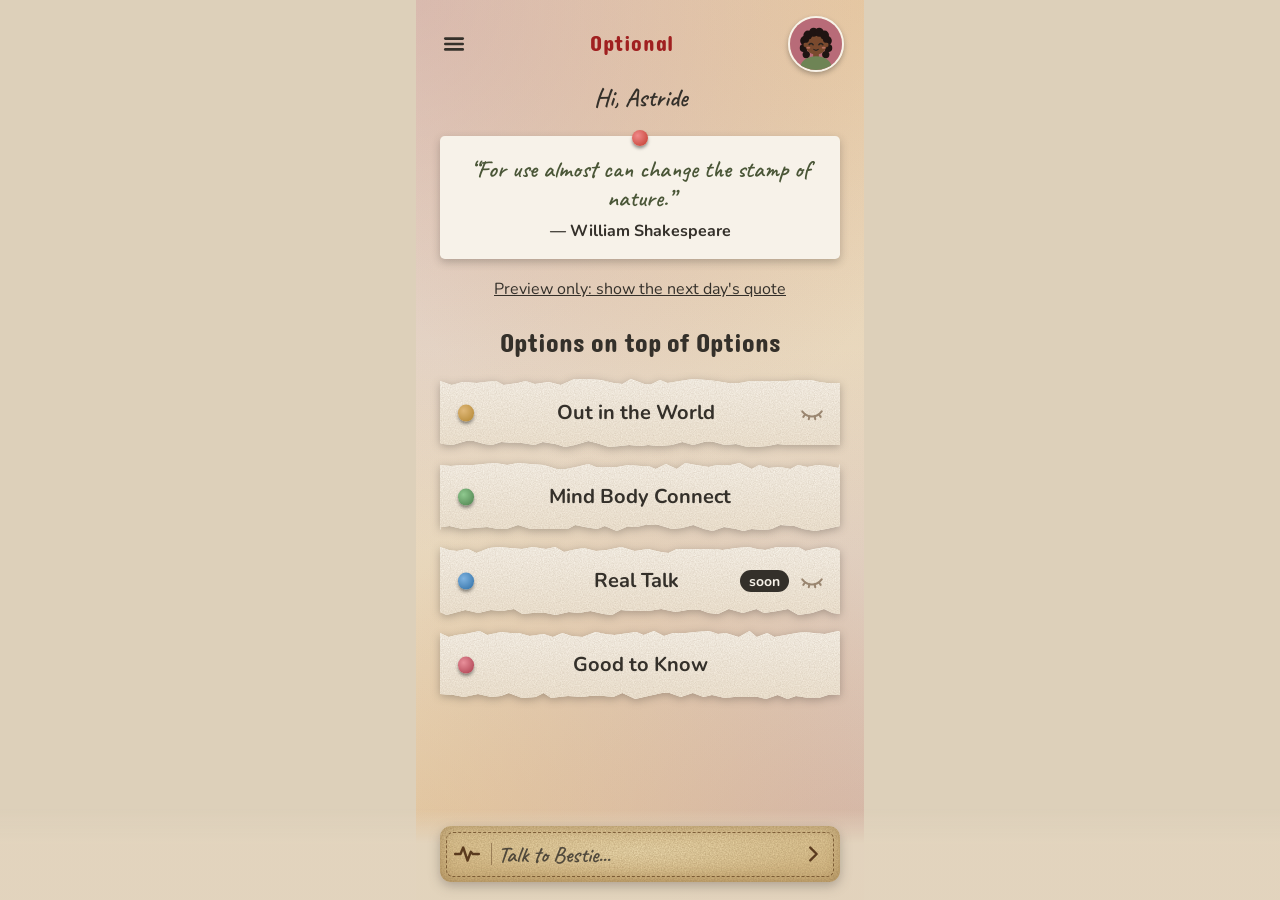
==== commit 9b6c1122: "Back up latest dashboard tweaks: buttons, wording, Bestie colors (not live) Co-Authored-By: Claude O" ====
--- a/wip/dashboard/index.html
+++ b/wip/dashboard/index.html
@@ -766,6 +766,26 @@
 .lockfloat .hidebtn{background:#5E6B44; color:#FBF6EA;}
 #lock .padwrap .padpin{width:66% !important; max-width:66%; box-sizing:border-box; border:0.09rem solid rgba(96,62,28,0.5) !important;}
 .lockfloat .lockmsg{min-height:1.3rem;}
+
+/* v11: buttons. Main actions are stitched olive patches; second choices are lifted words. */
+.startbtn.startbtn, .btn.hidebtn.hidebtn{position:relative; min-height:3rem; padding:0.6rem 1.7rem; border:none; background:#5E6B44; background-image:none; color:#FBF6EA;
+  font-family:inherit; font-size:1.1rem; font-weight:700; letter-spacing:0; text-shadow:none;
+  border-radius:1.4rem 0.9rem 1.3rem 1rem / 1rem 1.3rem 0.9rem 1.4rem; box-shadow:0 0.15rem 0.3rem rgba(52,48,42,0.3), inset 0 0.1rem 0 rgba(255,255,255,0.15); cursor:pointer;}
+.startbtn.startbtn::after, .btn.hidebtn.hidebtn::after{content:""; position:absolute; inset:0.3rem; border:0.1rem dashed rgba(251,246,234,0.7); border-radius:1.1rem 0.7rem 1rem 0.8rem / 0.8rem 1rem 0.7rem 1.1rem; pointer-events:none;}
+.startbtn.startbtn:hover, .btn.hidebtn.hidebtn:hover{background:#4F5B38;}
+.startbtn.startbtn:active, .btn.hidebtn.hidebtn:active{transform:translateY(0.06rem); box-shadow:0 0.08rem 0.18rem rgba(52,48,42,0.3);}
+.startbtn.startbtn:focus-visible, .btn.hidebtn.hidebtn:focus-visible{outline:0.1875rem solid var(--slate); outline-offset:0.25rem;}
+.btn.ghost:not(.helpbtn), .linkbtn.linkbtn, .clearbtn.clearbtn, .changebtn.changebtn, .erasebtn.erasebtn{min-height:2.75rem; min-width:2.75rem; padding:0.4rem 0.8rem; border:none !important; border-radius:0.6rem;
+  background:none; box-shadow:none; color:#3A332B; font-family:inherit; font-weight:700; text-decoration:none;
+  text-shadow:0 0.09rem 0 rgba(255,255,255,0.55), 0 0.18rem 0.3rem rgba(52,48,42,0.35); cursor:pointer;}
+.btn.ghost:not(.helpbtn):hover, .linkbtn.linkbtn:hover, .clearbtn.clearbtn:hover, .changebtn.changebtn:hover, .erasebtn.erasebtn:hover{color:#1F1B16; text-shadow:0 0.09rem 0 rgba(255,255,255,0.6), 0 0.28rem 0.45rem rgba(52,48,42,0.4);}
+.btn.ghost:not(.helpbtn):active, .linkbtn.linkbtn:active, .clearbtn.clearbtn:active, .changebtn.changebtn:active, .erasebtn.erasebtn:active{transform:translateY(0.06rem); text-shadow:0 0.05rem 0.1rem rgba(52,48,42,0.3);}
+.btn.ghost:not(.helpbtn):focus-visible, .linkbtn.linkbtn:focus-visible, .clearbtn.clearbtn:focus-visible, .changebtn.changebtn:focus-visible, .erasebtn.erasebtn:focus-visible{outline:0.1875rem solid var(--slate); outline-offset:0.1rem;}
+.btn.ghost:not(.helpbtn){font-size:1.05rem;}
+
+/* v12: shorter pop-up buttons */
+.hidepanel .btn.hidebtn, .lockcard .btn.hidebtn, .lockfloat .btn.hidebtn{width:auto; min-width:10rem; align-self:center;}
+.hidepanel .btn.ghost, .lockcard .btn.ghost, .lockfloat .btn.ghost{width:auto; align-self:center;}
 </style>
 </head>
 <body>
@@ -1004,7 +1024,7 @@
 <div class="sheet-scrim hide-scrim" id="hide-scrim" hidden>
   <div class="sheet-wrap"><div class="sheet hidepanel" role="dialog" aria-modal="true" aria-labelledby="hide-title" aria-describedby="hide-sub">
     <h2 id="hide-title" tabindex="-1"></h2>
-    <p class="hidesub" id="hide-sub">You can hide it here, or turn it off completely in Settings.</p>
+    <p class="hidesub" id="hide-sub">You can hide it here, or disable this page completely in Settings.</p>
     <button type="button" class="btn hidebtn" id="hide-yes"></button>
     <button type="button" class="btn ghost" id="hide-settings">Go to Settings</button>
     <button type="button" class="btn ghost" id="hide-cancel">Cancel</button>
